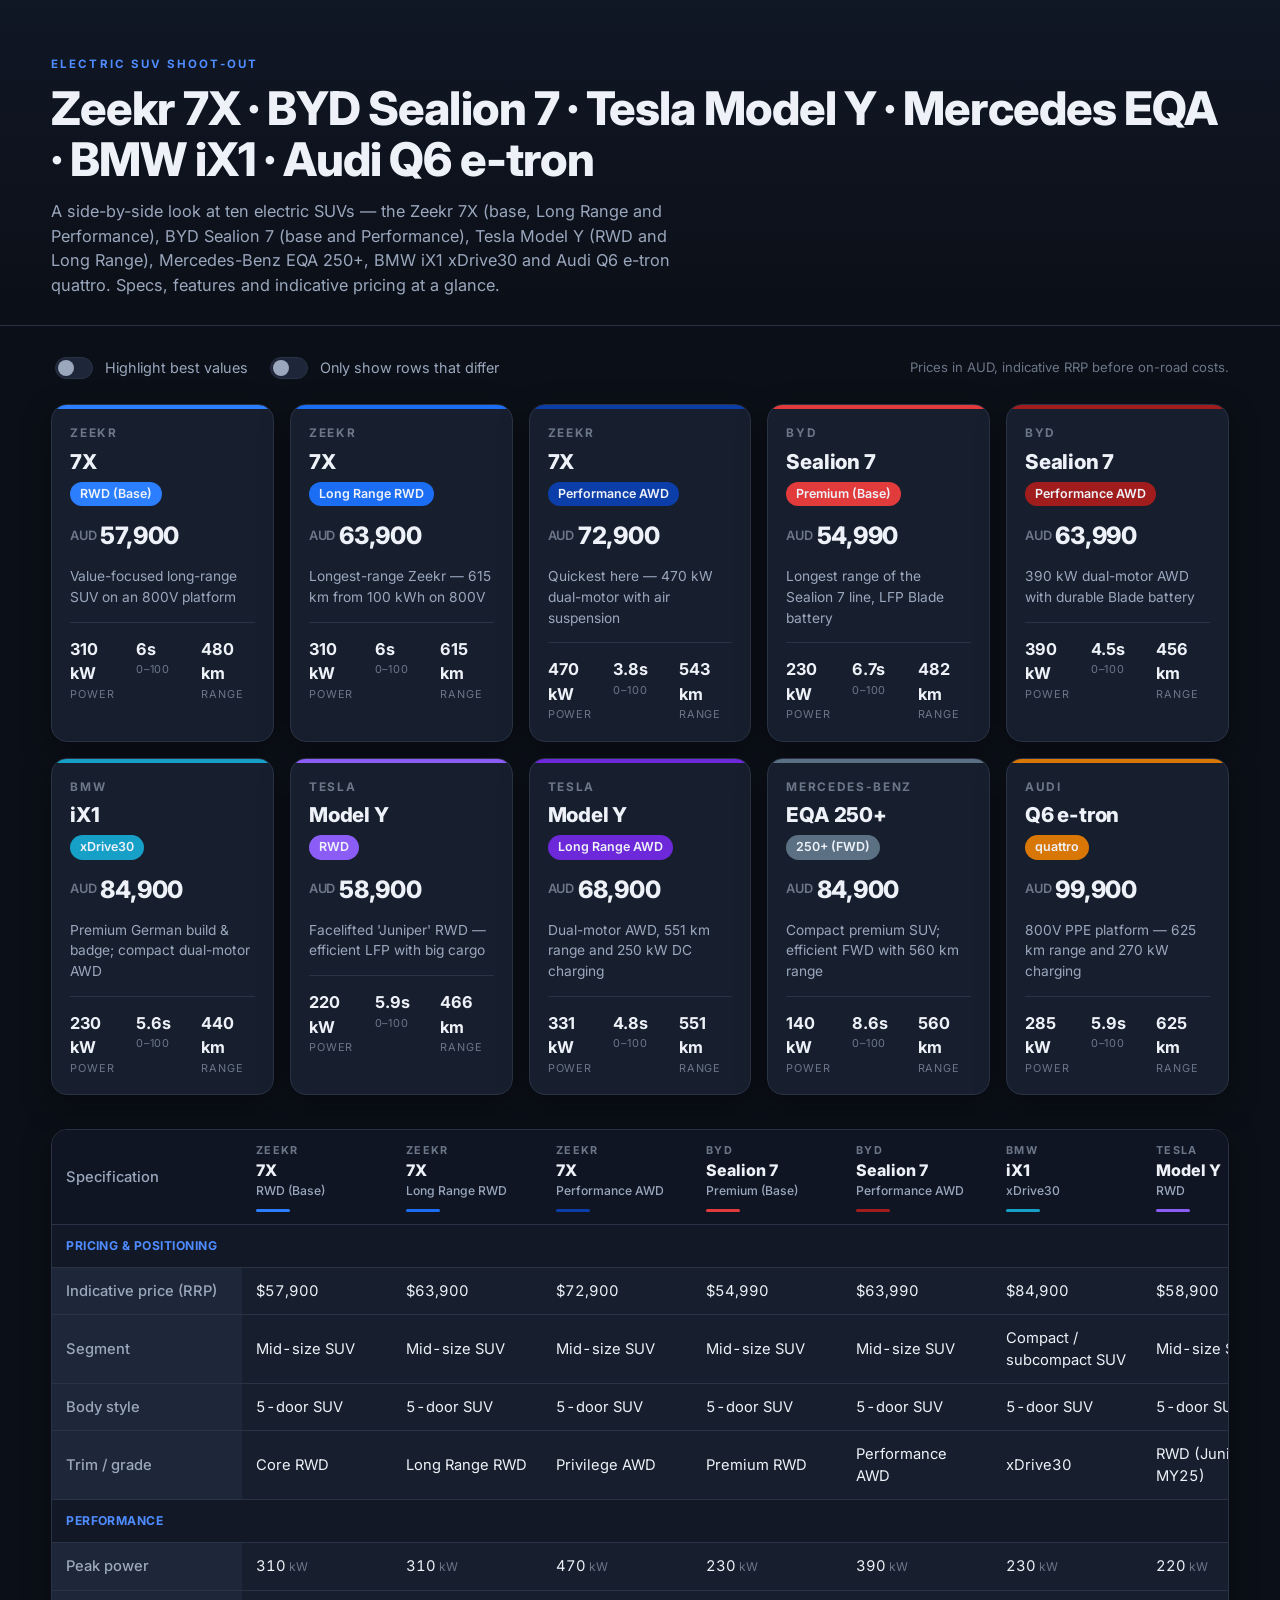
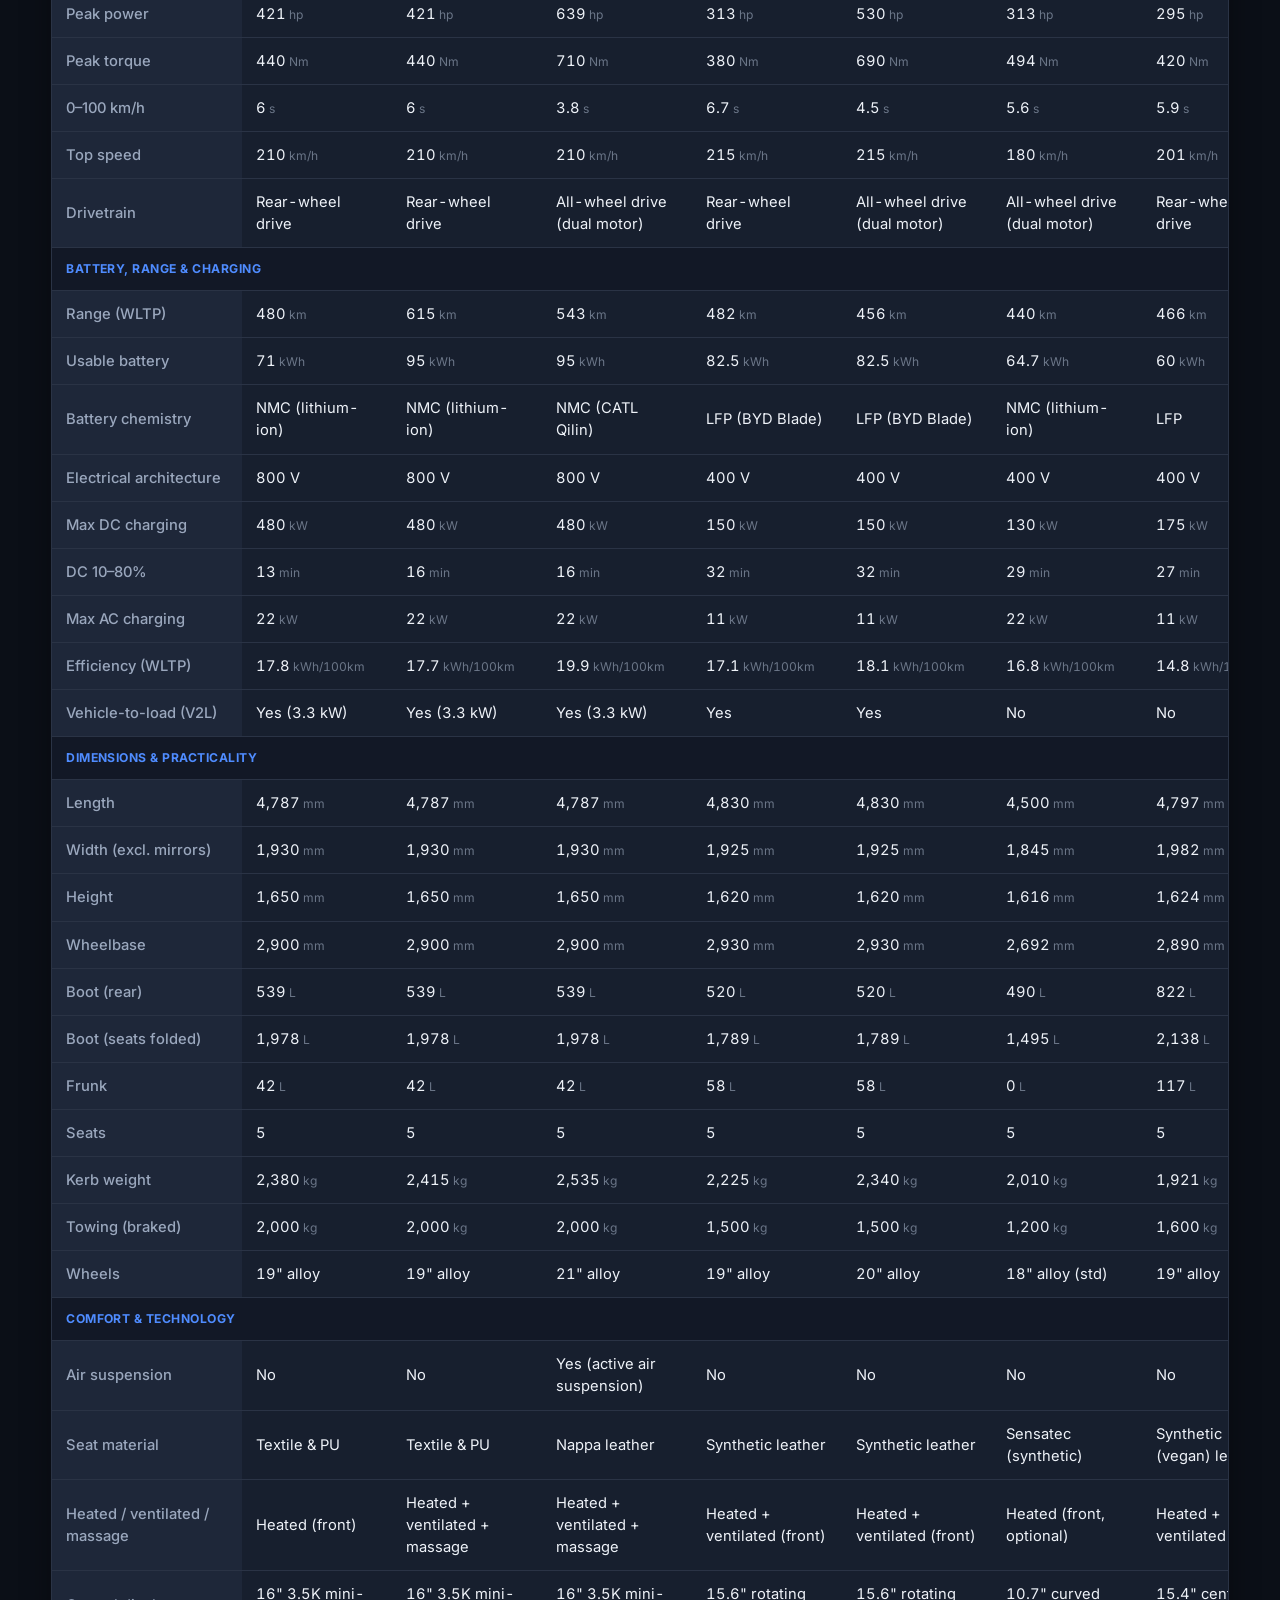
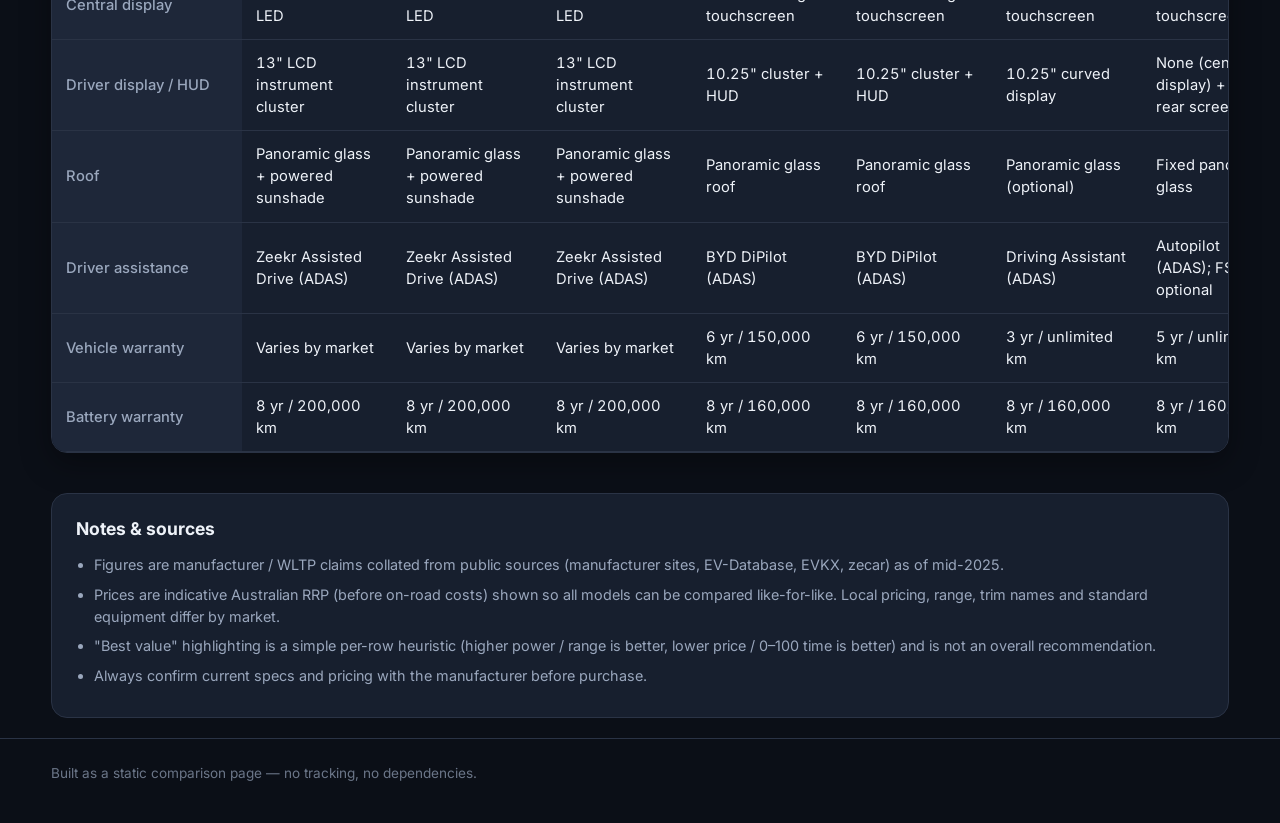
==== ev-comparison.html @ dcec9a1b "Add 5 more EVs (Zeekr 7X LR, Tesla Model Y RWD/LR, Mercedes EQA 250+, Audi Q6 e-tron) + build script" ====
<!DOCTYPE html>
<html lang="en">
  <head>
    <meta charset="UTF-8" />
    <meta name="viewport" content="width=device-width, initial-scale=1.0" />
    <title>EV Comparison · Zeekr 7X vs BYD Sealion 7 vs BMW iX1</title>
    <meta
      name="description"
      content="Side-by-side comparison of the Zeekr 7X (base & Performance), BYD Sealion 7 (base & Performance) and BMW iX1 xDrive30 — specs, features and pricing."
    />
    <link
      rel="icon"
      href="data:image/svg+xml,%3Csvg xmlns='http://www.w3.org/2000/svg' viewBox='0 0 32 32'%3E%3Crect width='32' height='32' rx='7' fill='%230b0f17'/%3E%3Ctext x='16' y='23' font-size='20' text-anchor='middle' fill='%234f8cff'%3E%E2%9A%A1%3C/text%3E%3C/svg%3E"
    />
    <link rel="preconnect" href="https://fonts.googleapis.com" />
    <link rel="preconnect" href="https://fonts.gstatic.com" crossorigin />
    <link
      href="https://fonts.googleapis.com/css2?family=Inter:wght@400;500;600;700;800&display=swap"
      rel="stylesheet"
    />
    <style>
:root {
  --bg: #0b0f17;
  --bg-soft: #121826;
  --surface: #171f2e;
  --surface-2: #1e2739;
  --border: #2a3345;
  --text: #eef2f8;
  --text-dim: #9aa7bd;
  --text-faint: #6b7688;
  --accent: #4f8cff;
  --win-bg: rgba(52, 211, 153, 0.14);
  --win-border: rgba(52, 211, 153, 0.55);
  --win-text: #6ee7b7;
  --radius: 16px;
  --shadow: 0 10px 30px rgba(0, 0, 0, 0.35);
  --sticky-bg: #0f1522;
}

* {
  box-sizing: border-box;
}

html {
  scroll-behavior: smooth;
}

body {
  margin: 0;
  font-family: "Inter", system-ui, -apple-system, Segoe UI, Roboto, sans-serif;
  background: radial-gradient(1200px 600px at 70% -10%, #17233b 0, transparent 60%),
    var(--bg);
  background-color: var(--bg);
  color: var(--text);
  -webkit-font-smoothing: antialiased;
  line-height: 1.5;
}

.wrap {
  width: min(1180px, 92vw);
  margin: 0 auto;
}

/* Header */
.site-header {
  padding: 56px 0 28px;
  background: linear-gradient(180deg, #101725 0%, var(--bg) 100%);
  border-bottom: 1px solid var(--border);
}

.eyebrow {
  text-transform: uppercase;
  letter-spacing: 0.18em;
  font-size: 0.72rem;
  font-weight: 700;
  color: var(--accent);
  margin: 0 0 10px;
}

.site-header h1 {
  margin: 0 0 14px;
  font-size: clamp(1.8rem, 4vw, 2.9rem);
  font-weight: 800;
  letter-spacing: -0.02em;
  line-height: 1.1;
}

.lede {
  margin: 0;
  max-width: 62ch;
  color: var(--text-dim);
  font-size: 1.02rem;
}

/* Controls */
.controls {
  display: flex;
  flex-wrap: wrap;
  align-items: center;
  justify-content: space-between;
  gap: 16px;
  margin: 28px 0 22px;
}

.control-group {
  display: flex;
  flex-wrap: wrap;
  gap: 18px;
}

.switch {
  display: inline-flex;
  align-items: center;
  gap: 9px;
  font-size: 0.9rem;
  color: var(--text-dim);
  cursor: pointer;
  user-select: none;
}

.switch input {
  appearance: none;
  width: 38px;
  height: 22px;
  border-radius: 999px;
  background: var(--surface-2);
  border: 1px solid var(--border);
  position: relative;
  cursor: pointer;
  transition: background 0.2s ease;
  flex: none;
}

.switch input::after {
  content: "";
  position: absolute;
  top: 2px;
  left: 2px;
  width: 16px;
  height: 16px;
  border-radius: 50%;
  background: var(--text-dim);
  transition: transform 0.2s ease, background 0.2s ease;
}

.switch input:checked {
  background: rgba(79, 140, 255, 0.35);
  border-color: var(--accent);
}

.switch input:checked::after {
  transform: translateX(16px);
  background: var(--accent);
}

.disclaimer {
  margin: 0;
  font-size: 0.82rem;
  color: var(--text-faint);
}

/* Cards */
.cards {
  display: grid;
  grid-template-columns: repeat(auto-fit, minmax(200px, 1fr));
  gap: 16px;
  margin-bottom: 34px;
}

.card {
  position: relative;
  background: var(--surface);
  border: 1px solid var(--border);
  border-radius: var(--radius);
  padding: 20px 18px 18px;
  box-shadow: var(--shadow);
  overflow: hidden;
}

.card::before {
  content: "";
  position: absolute;
  inset: 0 0 auto 0;
  height: 4px;
  background: var(--card-accent, var(--accent));
}

.card .brand {
  font-size: 0.74rem;
  letter-spacing: 0.14em;
  text-transform: uppercase;
  color: var(--text-faint);
  font-weight: 700;
}

.card .model {
  font-size: 1.28rem;
  font-weight: 800;
  margin: 4px 0 2px;
  letter-spacing: -0.01em;
}

.card .trim {
  display: inline-block;
  font-size: 0.78rem;
  font-weight: 600;
  color: var(--text);
  background: var(--card-accent, var(--accent));
  padding: 3px 10px;
  border-radius: 999px;
  margin-bottom: 12px;
}

.card .price {
  font-size: 1.5rem;
  font-weight: 800;
  letter-spacing: -0.01em;
}

.card .price .cur {
  font-size: 0.8rem;
  font-weight: 600;
  color: var(--text-faint);
  margin-right: 4px;
  vertical-align: 0.35em;
}

.card .highlight {
  margin: 12px 0 0;
  font-size: 0.86rem;
  color: var(--text-dim);
  min-height: 2.6em;
}

.card .quickstats {
  display: flex;
  gap: 12px;
  margin-top: 14px;
  padding-top: 14px;
  border-top: 1px solid var(--border);
}

.card .quickstats div {
  flex: 1;
}

.card .quickstats .v {
  font-size: 1.02rem;
  font-weight: 700;
}

.card .quickstats .l {
  font-size: 0.68rem;
  text-transform: uppercase;
  letter-spacing: 0.08em;
  color: var(--text-faint);
}

/* Table */
.table-wrap {
  overflow-x: auto;
  border: 1px solid var(--border);
  border-radius: var(--radius);
  background: var(--surface);
  box-shadow: var(--shadow);
}

table.compare {
  border-collapse: collapse;
  width: 100%;
  min-width: 720px;
  font-size: 0.92rem;
}

table.compare th,
table.compare td {
  padding: 12px 14px;
  text-align: left;
  border-bottom: 1px solid var(--border);
  vertical-align: middle;
}

table.compare thead th {
  position: sticky;
  top: 0;
  z-index: 3;
  background: var(--sticky-bg);
  backdrop-filter: blur(6px);
}

.col-head {
  min-width: 150px;
}

.col-head .ch-brand {
  font-size: 0.68rem;
  letter-spacing: 0.12em;
  text-transform: uppercase;
  color: var(--text-faint);
  font-weight: 700;
}

.col-head .ch-model {
  font-weight: 800;
  font-size: 1rem;
}

.col-head .ch-trim {
  font-size: 0.76rem;
  color: var(--text-dim);
  font-weight: 500;
}

.col-head .ch-bar {
  height: 3px;
  width: 34px;
  border-radius: 3px;
  margin-top: 8px;
  background: var(--ch-accent, var(--accent));
}

/* first column: labels */
th.row-label,
td.row-label {
  position: sticky;
  left: 0;
  z-index: 2;
  background: var(--surface-2);
  font-weight: 500;
  color: var(--text-dim);
  min-width: 190px;
}

thead th.row-label {
  z-index: 4;
  background: var(--sticky-bg);
}

tr.group-row td {
  background: var(--bg-soft);
  font-weight: 700;
  letter-spacing: 0.04em;
  text-transform: uppercase;
  font-size: 0.76rem;
  color: var(--accent);
  position: sticky;
  left: 0;
}

tbody tr:hover td:not(.row-label) {
  background: rgba(255, 255, 255, 0.02);
}

td.val {
  font-variant-numeric: tabular-nums;
  color: var(--text);
}

td.val .unit {
  color: var(--text-faint);
  font-size: 0.82em;
  margin-left: 3px;
}

/* winner highlight (toggled) */
body.show-diff td.win {
  background: var(--win-bg);
  color: var(--win-text);
  font-weight: 700;
  box-shadow: inset 3px 0 0 var(--win-border);
}

/* Notes */
.notes {
  margin: 40px 0 20px;
  background: var(--surface);
  border: 1px solid var(--border);
  border-radius: var(--radius);
  padding: 22px 24px;
}

.notes h2 {
  margin: 0 0 12px;
  font-size: 1.1rem;
}

.notes ul {
  margin: 0;
  padding-left: 18px;
  color: var(--text-dim);
  font-size: 0.9rem;
}

.notes li {
  margin-bottom: 8px;
}

/* Footer */
.site-footer {
  border-top: 1px solid var(--border);
  padding: 24px 0 40px;
  margin-top: 20px;
}

.site-footer p {
  margin: 0;
  color: var(--text-faint);
  font-size: 0.85rem;
}

@media (max-width: 560px) {
  .site-header {
    padding: 40px 0 22px;
  }
  .controls {
    flex-direction: column;
    align-items: flex-start;
  }
}

</style>
  </head>
  <body>
    <header class="site-header">
      <div class="wrap">
        <p class="eyebrow">Electric SUV shoot-out</p>
        <h1>Zeekr 7X · BYD Sealion 7 · Tesla Model Y · Mercedes EQA · BMW iX1 · Audi Q6 e-tron</h1>
        <p class="lede">
          A side-by-side look at ten electric SUVs — the Zeekr 7X (base, Long
          Range and Performance), BYD Sealion 7 (base and Performance), Tesla
          Model Y (RWD and Long Range), Mercedes-Benz EQA 250+, BMW iX1 xDrive30
          and Audi Q6 e-tron quattro. Specs, features and indicative pricing at a
          glance.
        </p>
      </div>
    </header>

    <main class="wrap">
      <section class="controls" aria-label="Comparison controls">
        <div class="control-group">
          <label class="switch">
            <input type="checkbox" id="toggle-diff" />
            <span>Highlight best values</span>
          </label>
          <label class="switch">
            <input type="checkbox" id="toggle-onlydiff" />
            <span>Only show rows that differ</span>
          </label>
        </div>
        <p class="disclaimer" id="currency-note"></p>
      </section>

      <section class="cards" id="vehicle-cards" aria-label="Vehicles"></section>

      <section class="table-wrap" aria-label="Detailed comparison">
        <table class="compare" id="compare-table">
          <thead id="compare-head"></thead>
          <tbody id="compare-body"></tbody>
        </table>
      </section>

      <section class="notes">
        <h2>Notes &amp; sources</h2>
        <ul>
          <li>
            Figures are manufacturer / WLTP claims collated from public sources
            (manufacturer sites, EV-Database, EVKX, zecar) as of mid-2025.
          </li>
          <li>
            Prices are indicative Australian RRP (before on-road costs) shown so
            all models can be compared like-for-like. Local pricing, range,
            trim names and standard equipment differ by market.
          </li>
          <li>
            "Best value" highlighting is a simple per-row heuristic (higher power
            / range is better, lower price / 0–100 time is better) and is not an
            overall recommendation.
          </li>
          <li>Always confirm current specs and pricing with the manufacturer before purchase.</li>
        </ul>
      </section>
    </main>

    <footer class="site-footer">
      <div class="wrap">
        <p>Built as a static comparison page — no tracking, no dependencies.</p>
      </div>
    </footer>

    <script>
/**
 * EV comparison dataset.
 *
 * Figures are manufacturer / WLTP claims gathered from public sources
 * (manufacturer sites, EV-Database, zecar, EVKX) as of mid-2025.
 * Prices are indicative Australian RRP (AUD, before on-road costs) so that
 * every model can be compared on a like-for-like basis; local pricing,
 * range and equipment vary by market. Verify before purchase.
 *
 * `better` tells the UI which direction is "best" for numeric highlighting:
 *   'high' -> larger value wins, 'low' -> smaller value wins, null -> no winner.
 */

const CURRENCY = "AUD";

const SPEC_GROUPS = [
  {
    title: "Pricing & Positioning",
    rows: [
      { key: "price", label: "Indicative price (RRP)", unit: CURRENCY, better: "low", format: "currency" },
      { key: "segment", label: "Segment", better: null },
      { key: "bodyStyle", label: "Body style", better: null },
      { key: "trim", label: "Trim / grade", better: null },
    ],
  },
  {
    title: "Performance",
    rows: [
      { key: "power", label: "Peak power", unit: "kW", better: "high" },
      { key: "powerHp", label: "Peak power", unit: "hp", better: "high" },
      { key: "torque", label: "Peak torque", unit: "Nm", better: "high" },
      { key: "accel", label: "0–100 km/h", unit: "s", better: "low" },
      { key: "topSpeed", label: "Top speed", unit: "km/h", better: "high" },
      { key: "drive", label: "Drivetrain", better: null },
    ],
  },
  {
    title: "Battery, Range & Charging",
    rows: [
      { key: "rangeWltp", label: "Range (WLTP)", unit: "km", better: "high" },
      { key: "batteryUsable", label: "Usable battery", unit: "kWh", better: "high" },
      { key: "batteryType", label: "Battery chemistry", better: null },
      { key: "architecture", label: "Electrical architecture", better: null },
      { key: "dcMax", label: "Max DC charging", unit: "kW", better: "high" },
      { key: "dcTime", label: "DC 10–80%", unit: "min", better: "low" },
      { key: "acMax", label: "Max AC charging", unit: "kW", better: "high" },
      { key: "efficiency", label: "Efficiency (WLTP)", unit: "kWh/100km", better: "low" },
      { key: "v2l", label: "Vehicle-to-load (V2L)", better: null },
    ],
  },
  {
    title: "Dimensions & Practicality",
    rows: [
      { key: "length", label: "Length", unit: "mm", better: null },
      { key: "width", label: "Width (excl. mirrors)", unit: "mm", better: null },
      { key: "height", label: "Height", unit: "mm", better: null },
      { key: "wheelbase", label: "Wheelbase", unit: "mm", better: "high" },
      { key: "boot", label: "Boot (rear)", unit: "L", better: "high" },
      { key: "bootMax", label: "Boot (seats folded)", unit: "L", better: "high" },
      { key: "frunk", label: "Frunk", unit: "L", better: "high" },
      { key: "seats", label: "Seats", better: null },
      { key: "kerbWeight", label: "Kerb weight", unit: "kg", better: "low" },
      { key: "towing", label: "Towing (braked)", unit: "kg", better: "high" },
      { key: "wheels", label: "Wheels", better: null },
    ],
  },
  {
    title: "Comfort & Technology",
    rows: [
      { key: "airSuspension", label: "Air suspension", better: null },
      { key: "seatMaterial", label: "Seat material", better: null },
      { key: "seatComfort", label: "Heated / ventilated / massage", better: null },
      { key: "display", label: "Central display", better: null },
      { key: "cluster", label: "Driver display / HUD", better: null },
      { key: "roof", label: "Roof", better: null },
      { key: "adas", label: "Driver assistance", better: null },
      { key: "warranty", label: "Vehicle warranty", better: null },
      { key: "batteryWarranty", label: "Battery warranty", better: null },
    ],
  },
];

const VEHICLES = [
  {
    id: "zeekr-7x-base",
    brand: "Zeekr",
    model: "7X",
    trimShort: "RWD (Base)",
    accent: "#2b7fff",
    highlight: "Value-focused long-range SUV on an 800V platform",
    specs: {
      price: 57900,
      segment: "Mid-size SUV",
      bodyStyle: "5-door SUV",
      trim: "Core RWD",
      power: 310,
      powerHp: 421,
      torque: 440,
      accel: 6.0,
      topSpeed: 210,
      drive: "Rear-wheel drive",
      rangeWltp: 480,
      batteryUsable: 71,
      batteryType: "NMC (lithium-ion)",
      architecture: "800 V",
      dcMax: 480,
      dcTime: 13,
      acMax: 22,
      efficiency: 17.8,
      v2l: "Yes (3.3 kW)",
      length: 4787,
      width: 1930,
      height: 1650,
      wheelbase: 2900,
      boot: 539,
      bootMax: 1978,
      frunk: 42,
      seats: 5,
      kerbWeight: 2380,
      towing: 2000,
      wheels: '19" alloy',
      airSuspension: "No",
      seatMaterial: "Textile & PU",
      seatComfort: "Heated (front)",
      display: '16" 3.5K mini-LED',
      cluster: '13" LCD instrument cluster',
      roof: "Panoramic glass + powered sunshade",
      adas: "Zeekr Assisted Drive (ADAS)",
      warranty: "Varies by market",
      batteryWarranty: "8 yr / 200,000 km",
    },
  },
  {
    id: "zeekr-7x-long-range",
    brand: "Zeekr",
    model: "7X",
    trimShort: "Long Range RWD",
    accent: "#1b6ef3",
    highlight: "Longest-range Zeekr — 615 km from 100 kWh on 800V",
    specs: {
      price: 63900,
      segment: "Mid-size SUV",
      bodyStyle: "5-door SUV",
      trim: "Long Range RWD",
      power: 310,
      powerHp: 421,
      torque: 440,
      accel: 6.0,
      topSpeed: 210,
      drive: "Rear-wheel drive",
      rangeWltp: 615,
      batteryUsable: 95,
      batteryType: "NMC (lithium-ion)",
      architecture: "800 V",
      dcMax: 480,
      dcTime: 16,
      acMax: 22,
      efficiency: 17.7,
      v2l: "Yes (3.3 kW)",
      length: 4787,
      width: 1930,
      height: 1650,
      wheelbase: 2900,
      boot: 539,
      bootMax: 1978,
      frunk: 42,
      seats: 5,
      kerbWeight: 2415,
      towing: 2000,
      wheels: '19" alloy',
      airSuspension: "No",
      seatMaterial: "Textile & PU",
      seatComfort: "Heated + ventilated + massage",
      display: '16" 3.5K mini-LED',
      cluster: '13" LCD instrument cluster',
      roof: "Panoramic glass + powered sunshade",
      adas: "Zeekr Assisted Drive (ADAS)",
      warranty: "Varies by market",
      batteryWarranty: "8 yr / 200,000 km",
    },
  },
  {
    id: "zeekr-7x-performance",
    brand: "Zeekr",
    model: "7X",
    trimShort: "Performance AWD",
    accent: "#0b3ea8",
    highlight: "Quickest here — 470 kW dual-motor with air suspension",
    specs: {
      price: 72900,
      segment: "Mid-size SUV",
      bodyStyle: "5-door SUV",
      trim: "Privilege AWD",
      power: 470,
      powerHp: 639,
      torque: 710,
      accel: 3.8,
      topSpeed: 210,
      drive: "All-wheel drive (dual motor)",
      rangeWltp: 543,
      batteryUsable: 95,
      batteryType: "NMC (CATL Qilin)",
      architecture: "800 V",
      dcMax: 480,
      dcTime: 16,
      acMax: 22,
      efficiency: 19.9,
      v2l: "Yes (3.3 kW)",
      length: 4787,
      width: 1930,
      height: 1650,
      wheelbase: 2900,
      boot: 539,
      bootMax: 1978,
      frunk: 42,
      seats: 5,
      kerbWeight: 2535,
      towing: 2000,
      wheels: '21" alloy',
      airSuspension: "Yes (active air suspension)",
      seatMaterial: "Nappa leather",
      seatComfort: "Heated + ventilated + massage",
      display: '16" 3.5K mini-LED',
      cluster: '13" LCD instrument cluster',
      roof: "Panoramic glass + powered sunshade",
      adas: "Zeekr Assisted Drive (ADAS)",
      warranty: "Varies by market",
      batteryWarranty: "8 yr / 200,000 km",
    },
  },
  {
    id: "byd-sealion-7-base",
    brand: "BYD",
    model: "Sealion 7",
    trimShort: "Premium (Base)",
    accent: "#e23b3b",
    highlight: "Longest range of the Sealion 7 line, LFP Blade battery",
    specs: {
      price: 54990,
      segment: "Mid-size SUV",
      bodyStyle: "5-door SUV",
      trim: "Premium RWD",
      power: 230,
      powerHp: 313,
      torque: 380,
      accel: 6.7,
      topSpeed: 215,
      drive: "Rear-wheel drive",
      rangeWltp: 482,
      batteryUsable: 82.5,
      batteryType: "LFP (BYD Blade)",
      architecture: "400 V",
      dcMax: 150,
      dcTime: 32,
      acMax: 11,
      efficiency: 17.1,
      v2l: "Yes",
      length: 4830,
      width: 1925,
      height: 1620,
      wheelbase: 2930,
      boot: 520,
      bootMax: 1789,
      frunk: 58,
      seats: 5,
      kerbWeight: 2225,
      towing: 1500,
      wheels: '19" alloy',
      airSuspension: "No",
      seatMaterial: "Synthetic leather",
      seatComfort: "Heated + ventilated (front)",
      display: '15.6" rotating touchscreen',
      cluster: '10.25" cluster + HUD',
      roof: "Panoramic glass roof",
      adas: "BYD DiPilot (ADAS)",
      warranty: "6 yr / 150,000 km",
      batteryWarranty: "8 yr / 160,000 km",
    },
  },
  {
    id: "byd-sealion-7-performance",
    brand: "BYD",
    model: "Sealion 7",
    trimShort: "Performance AWD",
    accent: "#a11d1d",
    highlight: "390 kW dual-motor AWD with durable Blade battery",
    specs: {
      price: 63990,
      segment: "Mid-size SUV",
      bodyStyle: "5-door SUV",
      trim: "Performance AWD",
      power: 390,
      powerHp: 530,
      torque: 690,
      accel: 4.5,
      topSpeed: 215,
      drive: "All-wheel drive (dual motor)",
      rangeWltp: 456,
      batteryUsable: 82.5,
      batteryType: "LFP (BYD Blade)",
      architecture: "400 V",
      dcMax: 150,
      dcTime: 32,
      acMax: 11,
      efficiency: 18.1,
      v2l: "Yes",
      length: 4830,
      width: 1925,
      height: 1620,
      wheelbase: 2930,
      boot: 520,
      bootMax: 1789,
      frunk: 58,
      seats: 5,
      kerbWeight: 2340,
      towing: 1500,
      wheels: '20" alloy',
      airSuspension: "No",
      seatMaterial: "Synthetic leather",
      seatComfort: "Heated + ventilated (front)",
      display: '15.6" rotating touchscreen',
      cluster: '10.25" cluster + HUD',
      roof: "Panoramic glass roof",
      adas: "BYD DiPilot (ADAS)",
      warranty: "6 yr / 150,000 km",
      batteryWarranty: "8 yr / 160,000 km",
    },
  },
  {
    id: "bmw-ix1-xdrive30",
    brand: "BMW",
    model: "iX1",
    trimShort: "xDrive30",
    accent: "#16a0c8",
    highlight: "Premium German build & badge; compact dual-motor AWD",
    specs: {
      price: 84900,
      segment: "Compact / subcompact SUV",
      bodyStyle: "5-door SUV",
      trim: "xDrive30",
      power: 230,
      powerHp: 313,
      torque: 494,
      accel: 5.6,
      topSpeed: 180,
      drive: "All-wheel drive (dual motor)",
      rangeWltp: 440,
      batteryUsable: 64.7,
      batteryType: "NMC (lithium-ion)",
      architecture: "400 V",
      dcMax: 130,
      dcTime: 29,
      acMax: 22,
      efficiency: 16.8,
      v2l: "No",
      length: 4500,
      width: 1845,
      height: 1616,
      wheelbase: 2692,
      boot: 490,
      bootMax: 1495,
      frunk: 0,
      seats: 5,
      kerbWeight: 2010,
      towing: 1200,
      wheels: '18" alloy (std)',
      airSuspension: "No",
      seatMaterial: "Sensatec (synthetic)",
      seatComfort: "Heated (front, optional)",
      display: '10.7" curved touchscreen',
      cluster: '10.25" curved display',
      roof: "Panoramic glass (optional)",
      adas: "Driving Assistant (ADAS)",
      warranty: "3 yr / unlimited km",
      batteryWarranty: "8 yr / 160,000 km",
    },
  },
  {
    id: "tesla-model-y-rwd",
    brand: "Tesla",
    model: "Model Y",
    trimShort: "RWD",
    accent: "#8b5cf6",
    highlight: "Facelifted 'Juniper' RWD — efficient LFP with big cargo",
    specs: {
      price: 58900,
      segment: "Mid-size SUV",
      bodyStyle: "5-door SUV",
      trim: "RWD (Juniper MY25)",
      power: 220,
      powerHp: 295,
      torque: 420,
      accel: 5.9,
      topSpeed: 201,
      drive: "Rear-wheel drive",
      rangeWltp: 466,
      batteryUsable: 60,
      batteryType: "LFP",
      architecture: "400 V",
      dcMax: 175,
      dcTime: 27,
      acMax: 11,
      efficiency: 14.8,
      v2l: "No",
      length: 4797,
      width: 1982,
      height: 1624,
      wheelbase: 2890,
      boot: 822,
      bootMax: 2138,
      frunk: 117,
      seats: 5,
      kerbWeight: 1921,
      towing: 1600,
      wheels: '19" alloy',
      airSuspension: "No",
      seatMaterial: "Synthetic (vegan) leather",
      seatComfort: "Heated + ventilated (front)",
      display: '15.4" central touchscreen',
      cluster: "None (central display) + 8\" rear screen",
      roof: "Fixed panoramic glass",
      adas: "Autopilot (ADAS); FSD optional",
      warranty: "5 yr / unlimited km",
      batteryWarranty: "8 yr / 160,000 km",
    },
  },
  {
    id: "tesla-model-y-long-range",
    brand: "Tesla",
    model: "Model Y",
    trimShort: "Long Range AWD",
    accent: "#6d28d9",
    highlight: "Dual-motor AWD, 551 km range and 250 kW DC charging",
    specs: {
      price: 68900,
      segment: "Mid-size SUV",
      bodyStyle: "5-door SUV",
      trim: "Long Range AWD (Juniper MY25)",
      power: 331,
      powerHp: 444,
      torque: 493,
      accel: 4.8,
      topSpeed: 201,
      drive: "All-wheel drive (dual motor)",
      rangeWltp: 551,
      batteryUsable: 75,
      batteryType: "NMC (lithium-ion)",
      architecture: "400 V",
      dcMax: 250,
      dcTime: 27,
      acMax: 11,
      efficiency: 15.6,
      v2l: "No",
      length: 4797,
      width: 1982,
      height: 1624,
      wheelbase: 2890,
      boot: 822,
      bootMax: 2138,
      frunk: 117,
      seats: 5,
      kerbWeight: 1997,
      towing: 1600,
      wheels: '19" alloy',
      airSuspension: "No",
      seatMaterial: "Synthetic (vegan) leather",
      seatComfort: "Heated + ventilated (front) + heated rear",
      display: '15.4" central touchscreen',
      cluster: "None (central display) + 8\" rear screen",
      roof: "Fixed panoramic glass",
      adas: "Autopilot (ADAS); FSD optional",
      warranty: "5 yr / unlimited km",
      batteryWarranty: "8 yr / 192,000 km",
    },
  },
  {
    id: "mercedes-eqa-250plus",
    brand: "Mercedes-Benz",
    model: "EQA 250+",
    trimShort: "250+ (FWD)",
    accent: "#5b7083",
    highlight: "Compact premium SUV; efficient FWD with 560 km range",
    specs: {
      price: 84900,
      segment: "Compact SUV",
      bodyStyle: "5-door SUV",
      trim: "250+ FWD",
      power: 140,
      powerHp: 190,
      torque: 385,
      accel: 8.6,
      topSpeed: 160,
      drive: "Front-wheel drive",
      rangeWltp: 560,
      batteryUsable: 70.5,
      batteryType: "NMC (lithium-ion)",
      architecture: "400 V",
      dcMax: 100,
      dcTime: 32,
      acMax: 11,
      efficiency: 14.4,
      v2l: "No",
      length: 4463,
      width: 1834,
      height: 1620,
      wheelbase: 2729,
      boot: 340,
      bootMax: 1320,
      frunk: 0,
      seats: 5,
      kerbWeight: 2045,
      towing: 1500,
      wheels: '18" alloy',
      airSuspension: "No",
      seatMaterial: "Artico synthetic leather",
      seatComfort: "Heated (front); ventilation optional",
      display: 'Dual 10.25" MBUX displays',
      cluster: '10.25" digital cluster',
      roof: "Panoramic glass (optional)",
      adas: "Driving Assistance package (ADAS)",
      warranty: "5 yr / unlimited km",
      batteryWarranty: "8 yr / 160,000 km",
    },
  },
  {
    id: "audi-q6-etron-quattro",
    brand: "Audi",
    model: "Q6 e-tron",
    trimShort: "quattro",
    accent: "#d97706",
    highlight: "800V PPE platform — 625 km range and 270 kW charging",
    specs: {
      price: 99900,
      segment: "Mid-size SUV",
      bodyStyle: "5-door SUV",
      trim: "e-tron quattro",
      power: 285,
      powerHp: 387,
      torque: 855,
      accel: 5.9,
      topSpeed: 210,
      drive: "All-wheel drive (quattro)",
      rangeWltp: 625,
      batteryUsable: 94.9,
      batteryType: "NMC (lithium-ion)",
      architecture: "800 V",
      dcMax: 270,
      dcTime: 21,
      acMax: 11,
      efficiency: 15.2,
      v2l: "No",
      length: 4771,
      width: 1939,
      height: 1685,
      wheelbase: 2899,
      boot: 526,
      bootMax: 1529,
      frunk: 64,
      seats: 5,
      kerbWeight: 2345,
      towing: 2400,
      wheels: '19" alloy',
      airSuspension: "Optional (adaptive air)",
      seatMaterial: "Synthetic leather / cloth",
      seatComfort: "Heated (front); ventilation optional",
      display: '11.9" + 14.5" curved MMI',
      cluster: '11.9" Audi virtual cockpit',
      roof: "Panoramic glass (optional)",
      adas: "Adaptive driving assist (ADAS)",
      warranty: "5 yr / unlimited km",
      batteryWarranty: "8 yr / 160,000 km",
    },
  },
];

if (typeof module !== "undefined" && module.exports) {
  module.exports = { VEHICLES, SPEC_GROUPS, CURRENCY };
}

/* global VEHICLES, SPEC_GROUPS, CURRENCY */
(function () {
  "use strict";

  const numberFmt = new Intl.NumberFormat("en-AU");
  const currencyFmt = new Intl.NumberFormat("en-AU", {
    style: "currency",
    currency: CURRENCY,
    maximumFractionDigits: 0,
  });

  function formatValue(value, row) {
    if (value === null || value === undefined || value === "") return "—";
    if (row.format === "currency" && typeof value === "number") {
      return currencyFmt.format(value);
    }
    if (typeof value === "number") {
      const num = numberFmt.format(value);
      return row.unit ? `${num}<span class="unit">${row.unit}</span>` : num;
    }
    return String(value);
  }

  // Determine which vehicles "win" a numeric row for highlighting.
  function winnersFor(row) {
    if (!row.better) return new Set();
    const entries = VEHICLES.map((v) => [v.id, v.specs[row.key]]).filter(
      ([, val]) => typeof val === "number"
    );
    if (entries.length < 2) return new Set();
    const values = entries.map(([, val]) => val);
    const target = row.better === "high" ? Math.max(...values) : Math.min(...values);
    // A frunk/boot of 0 shouldn't "win" a "high" comparison trivially; still fine.
    return new Set(entries.filter(([, val]) => val === target).map(([id]) => id));
  }

  function rowValuesDiffer(row) {
    const vals = VEHICLES.map((v) => v.specs[row.key]);
    return new Set(vals.map((v) => String(v))).size > 1;
  }

  function renderCurrencyNote() {
    document.getElementById("currency-note").textContent =
      `Prices in ${CURRENCY}, indicative RRP before on-road costs.`;
  }

  function renderCards() {
    const container = document.getElementById("vehicle-cards");
    container.innerHTML = "";
    VEHICLES.forEach((v) => {
      const s = v.specs;
      const card = document.createElement("article");
      card.className = "card";
      card.style.setProperty("--card-accent", v.accent);
      card.innerHTML = `
        <div class="brand">${v.brand}</div>
        <div class="model">${v.model}</div>
        <span class="trim">${v.trimShort}</span>
        <div class="price"><span class="cur">${CURRENCY}</span>${numberFmt.format(
        s.price
      )}</div>
        <p class="highlight">${v.highlight}</p>
        <div class="quickstats">
          <div><div class="v">${s.power} kW</div><div class="l">Power</div></div>
          <div><div class="v">${s.accel}s</div><div class="l">0–100</div></div>
          <div><div class="v">${s.rangeWltp} km</div><div class="l">Range</div></div>
        </div>
      `;
      container.appendChild(card);
    });
  }

  function renderTableHead() {
    const head = document.getElementById("compare-head");
    const tr = document.createElement("tr");
    tr.innerHTML = `<th class="row-label">Specification</th>`;
    VEHICLES.forEach((v) => {
      const th = document.createElement("th");
      th.className = "col-head";
      th.style.setProperty("--ch-accent", v.accent);
      th.innerHTML = `
        <div class="ch-brand">${v.brand}</div>
        <div class="ch-model">${v.model}</div>
        <div class="ch-trim">${v.trimShort}</div>
        <div class="ch-bar"></div>
      `;
      tr.appendChild(th);
    });
    head.innerHTML = "";
    head.appendChild(tr);
  }

  function renderTableBody() {
    const body = document.getElementById("compare-body");
    const onlyDiff = document.getElementById("toggle-onlydiff").checked;
    body.innerHTML = "";

    SPEC_GROUPS.forEach((group) => {
      const visibleRows = group.rows.filter(
        (row) => !onlyDiff || rowValuesDiffer(row)
      );
      if (visibleRows.length === 0) return;

      const groupTr = document.createElement("tr");
      groupTr.className = "group-row";
      groupTr.innerHTML = `<td colspan="${VEHICLES.length + 1}">${group.title}</td>`;
      body.appendChild(groupTr);

      visibleRows.forEach((row) => {
        const winners = winnersFor(row);
        const tr = document.createElement("tr");
        const label = document.createElement("td");
        label.className = "row-label";
        label.textContent = row.label;
        tr.appendChild(label);

        VEHICLES.forEach((v) => {
          const td = document.createElement("td");
          td.className = "val";
          if (winners.has(v.id)) td.classList.add("win");
          td.innerHTML = formatValue(v.specs[row.key], row);
          tr.appendChild(td);
        });
        body.appendChild(tr);
      });
    });
  }

  function init() {
    renderCurrencyNote();
    renderCards();
    renderTableHead();
    renderTableBody();

    const diffToggle = document.getElementById("toggle-diff");
    diffToggle.addEventListener("change", () => {
      document.body.classList.toggle("show-diff", diffToggle.checked);
    });

    document
      .getElementById("toggle-onlydiff")
      .addEventListener("change", renderTableBody);
  }

  if (document.readyState === "loading") {
    document.addEventListener("DOMContentLoaded", init);
  } else {
    init();
  }
})();

</script>
  </body>
</html>
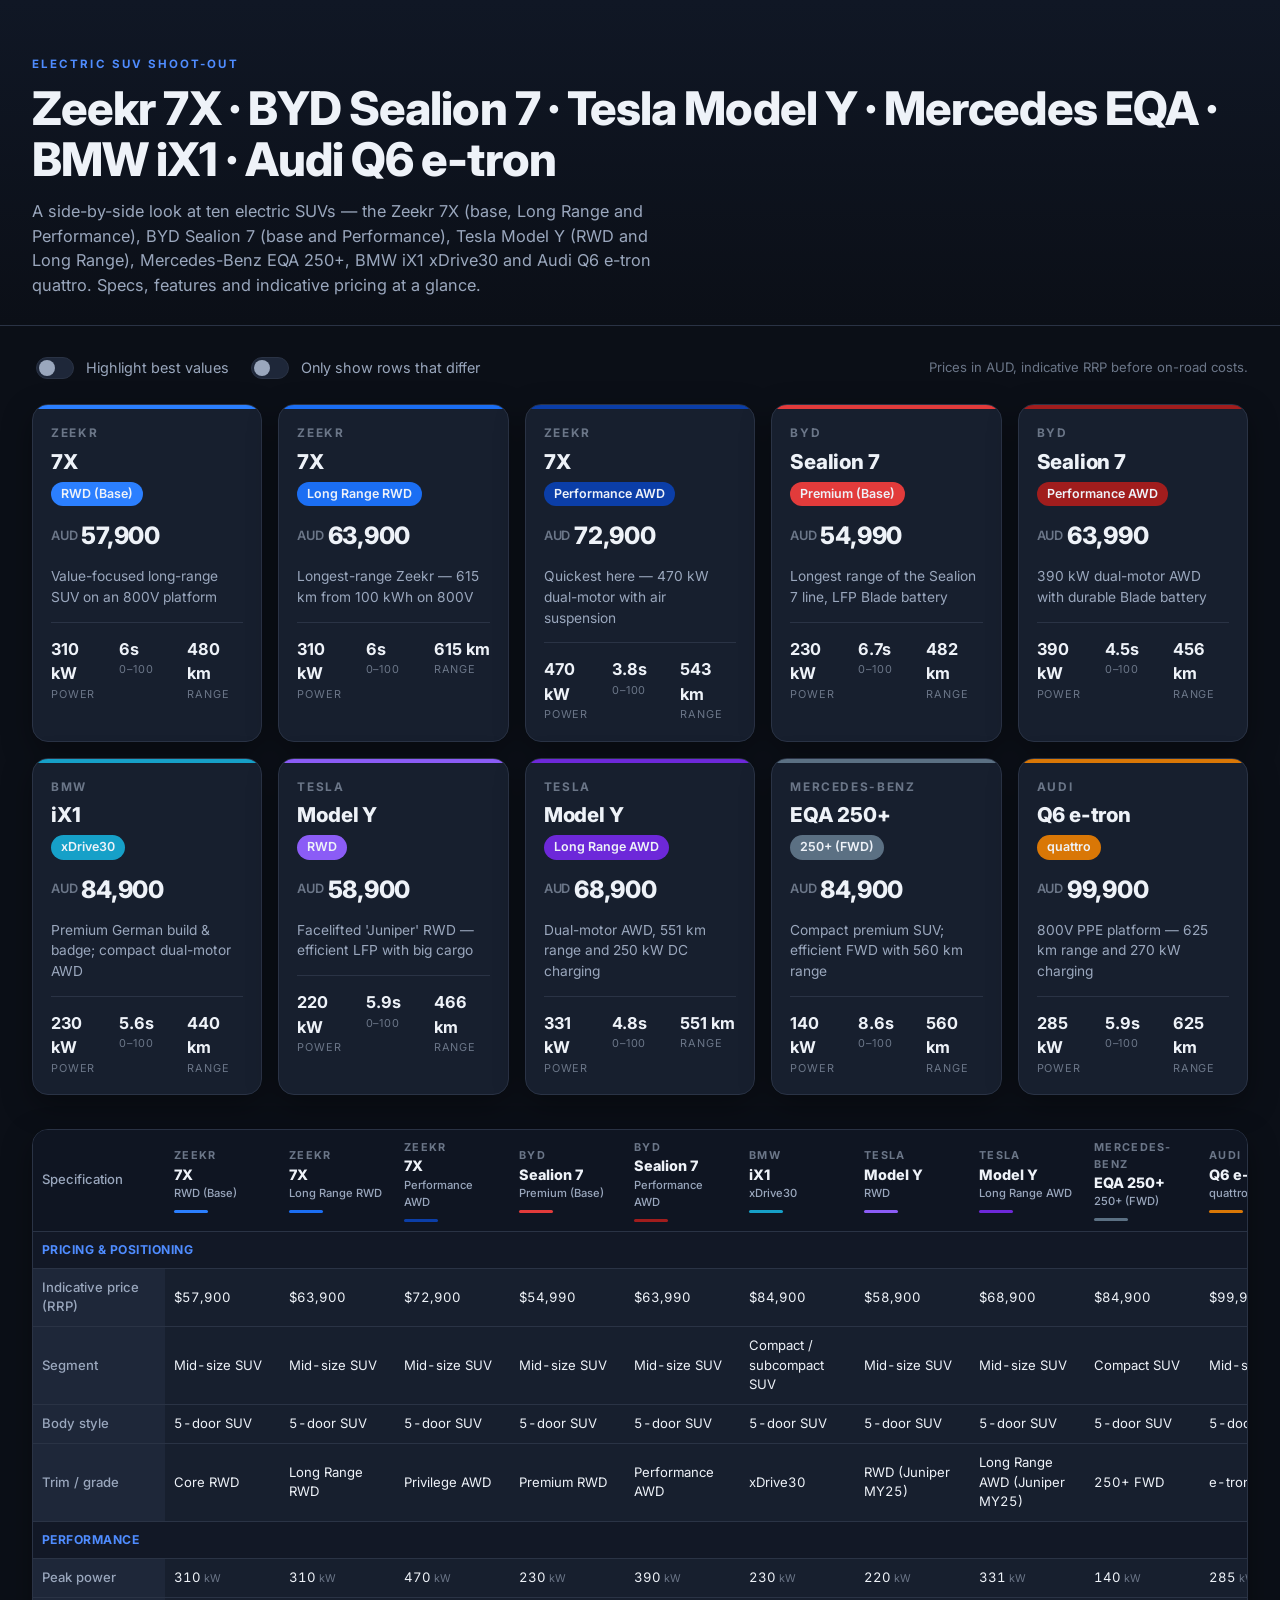
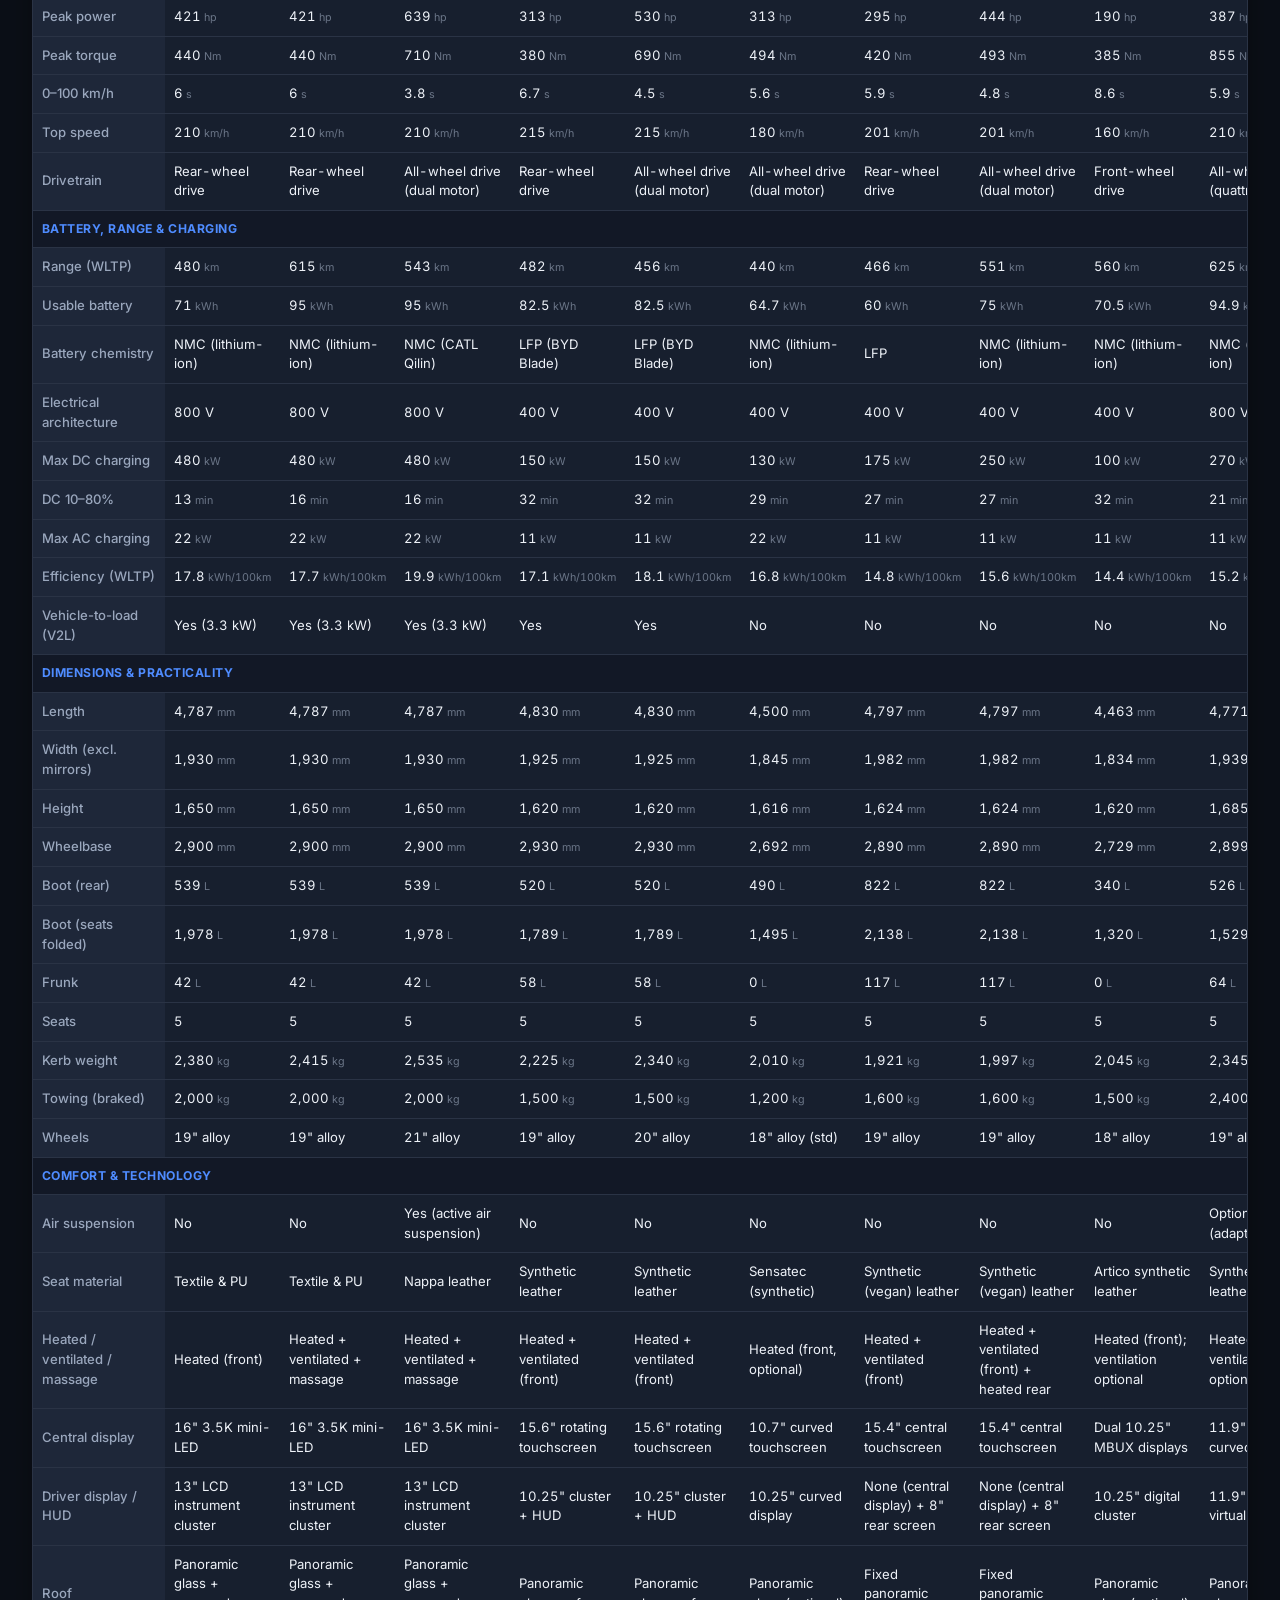
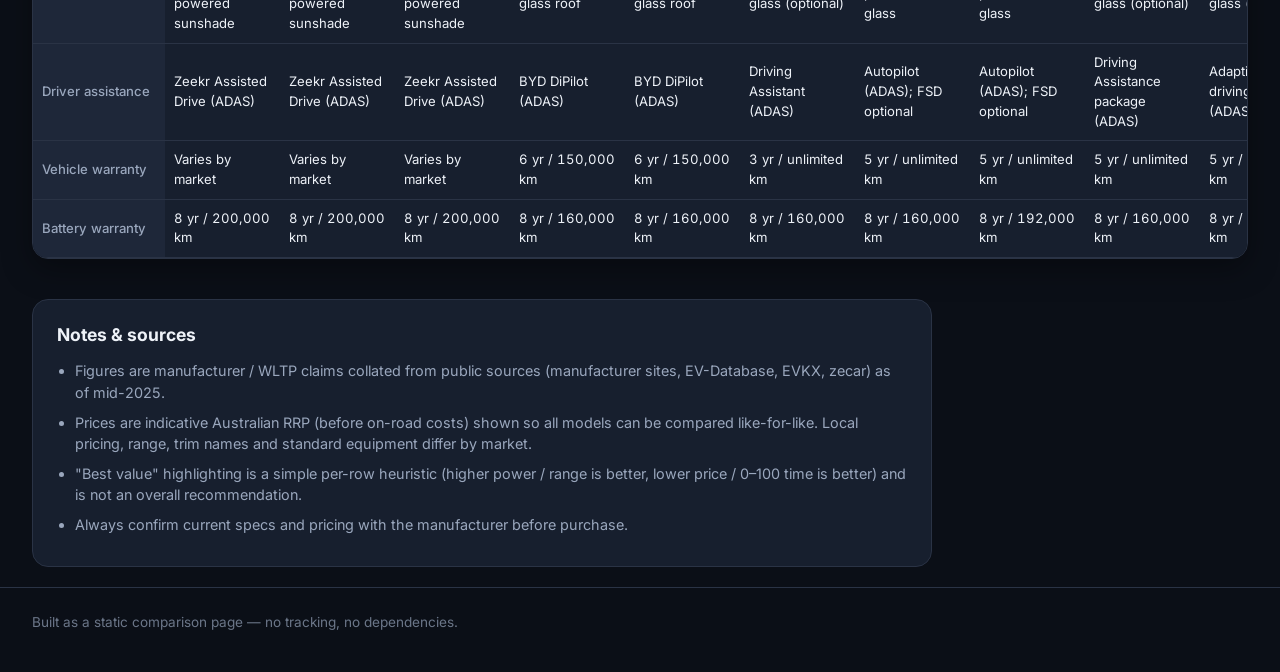
==== commit b585b7a6: "Widen layout and compact table columns so all 10 models fit without horizontal scroll Co-authored-by" ====
--- a/ev-comparison.html
+++ b/ev-comparison.html
@@ -57,8 +57,14 @@
 }
 
 .wrap {
-  width: min(1180px, 92vw);
+  width: min(1640px, 95vw);
   margin: 0 auto;
+}
+
+/* Keep long-form reading text comfortable even though the page is wide. */
+.lede,
+.notes {
+  max-width: 900px;
 }
 
 /* Header */
@@ -268,13 +274,13 @@
 table.compare {
   border-collapse: collapse;
   width: 100%;
-  min-width: 720px;
-  font-size: 0.92rem;
+  min-width: 900px;
+  font-size: 0.82rem;
 }
 
 table.compare th,
 table.compare td {
-  padding: 12px 14px;
+  padding: 9px 9px;
   text-align: left;
   border-bottom: 1px solid var(--border);
   vertical-align: middle;
@@ -289,7 +295,7 @@
 }
 
 .col-head {
-  min-width: 150px;
+  min-width: 86px;
 }
 
 .col-head .ch-brand {
@@ -302,11 +308,11 @@
 
 .col-head .ch-model {
   font-weight: 800;
-  font-size: 1rem;
+  font-size: 0.9rem;
 }
 
 .col-head .ch-trim {
-  font-size: 0.76rem;
+  font-size: 0.7rem;
   color: var(--text-dim);
   font-weight: 500;
 }
@@ -328,7 +334,7 @@
   background: var(--surface-2);
   font-weight: 500;
   color: var(--text-dim);
-  min-width: 190px;
+  min-width: 132px;
 }
 
 thead th.row-label {
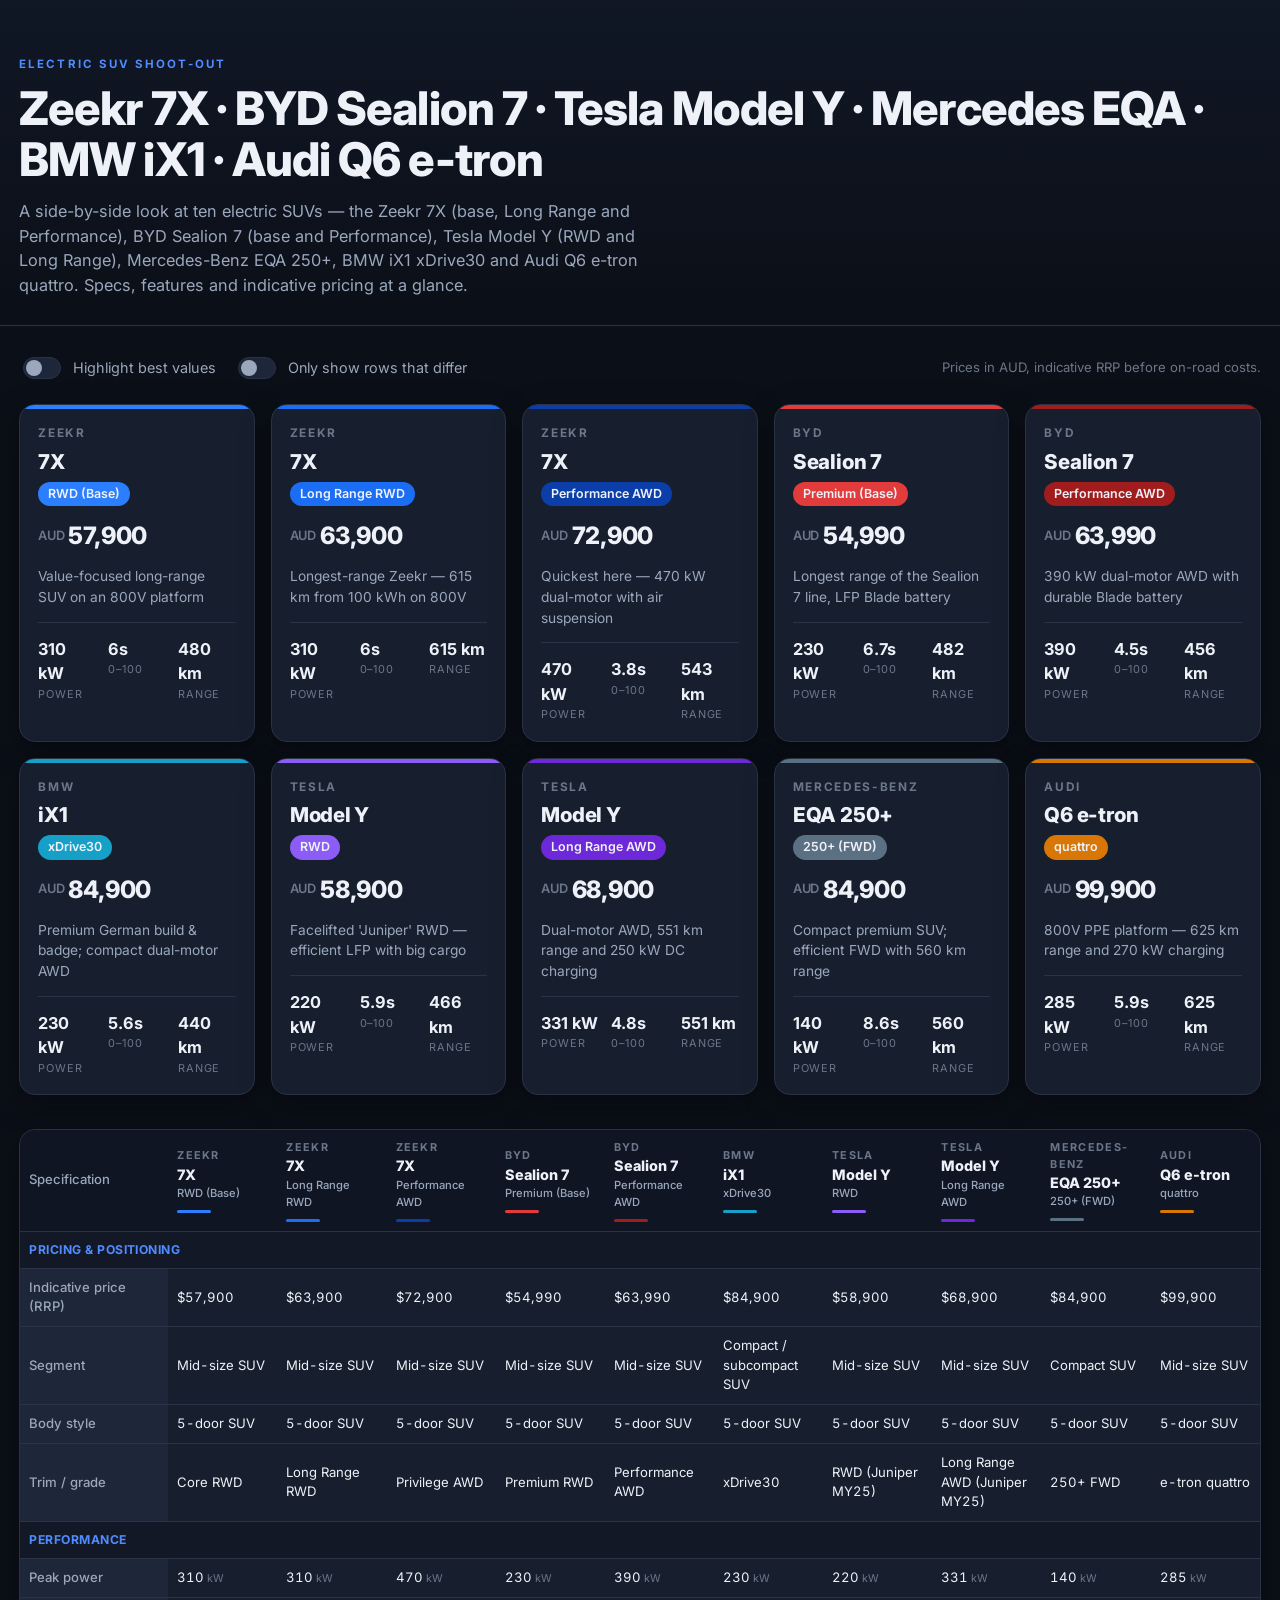
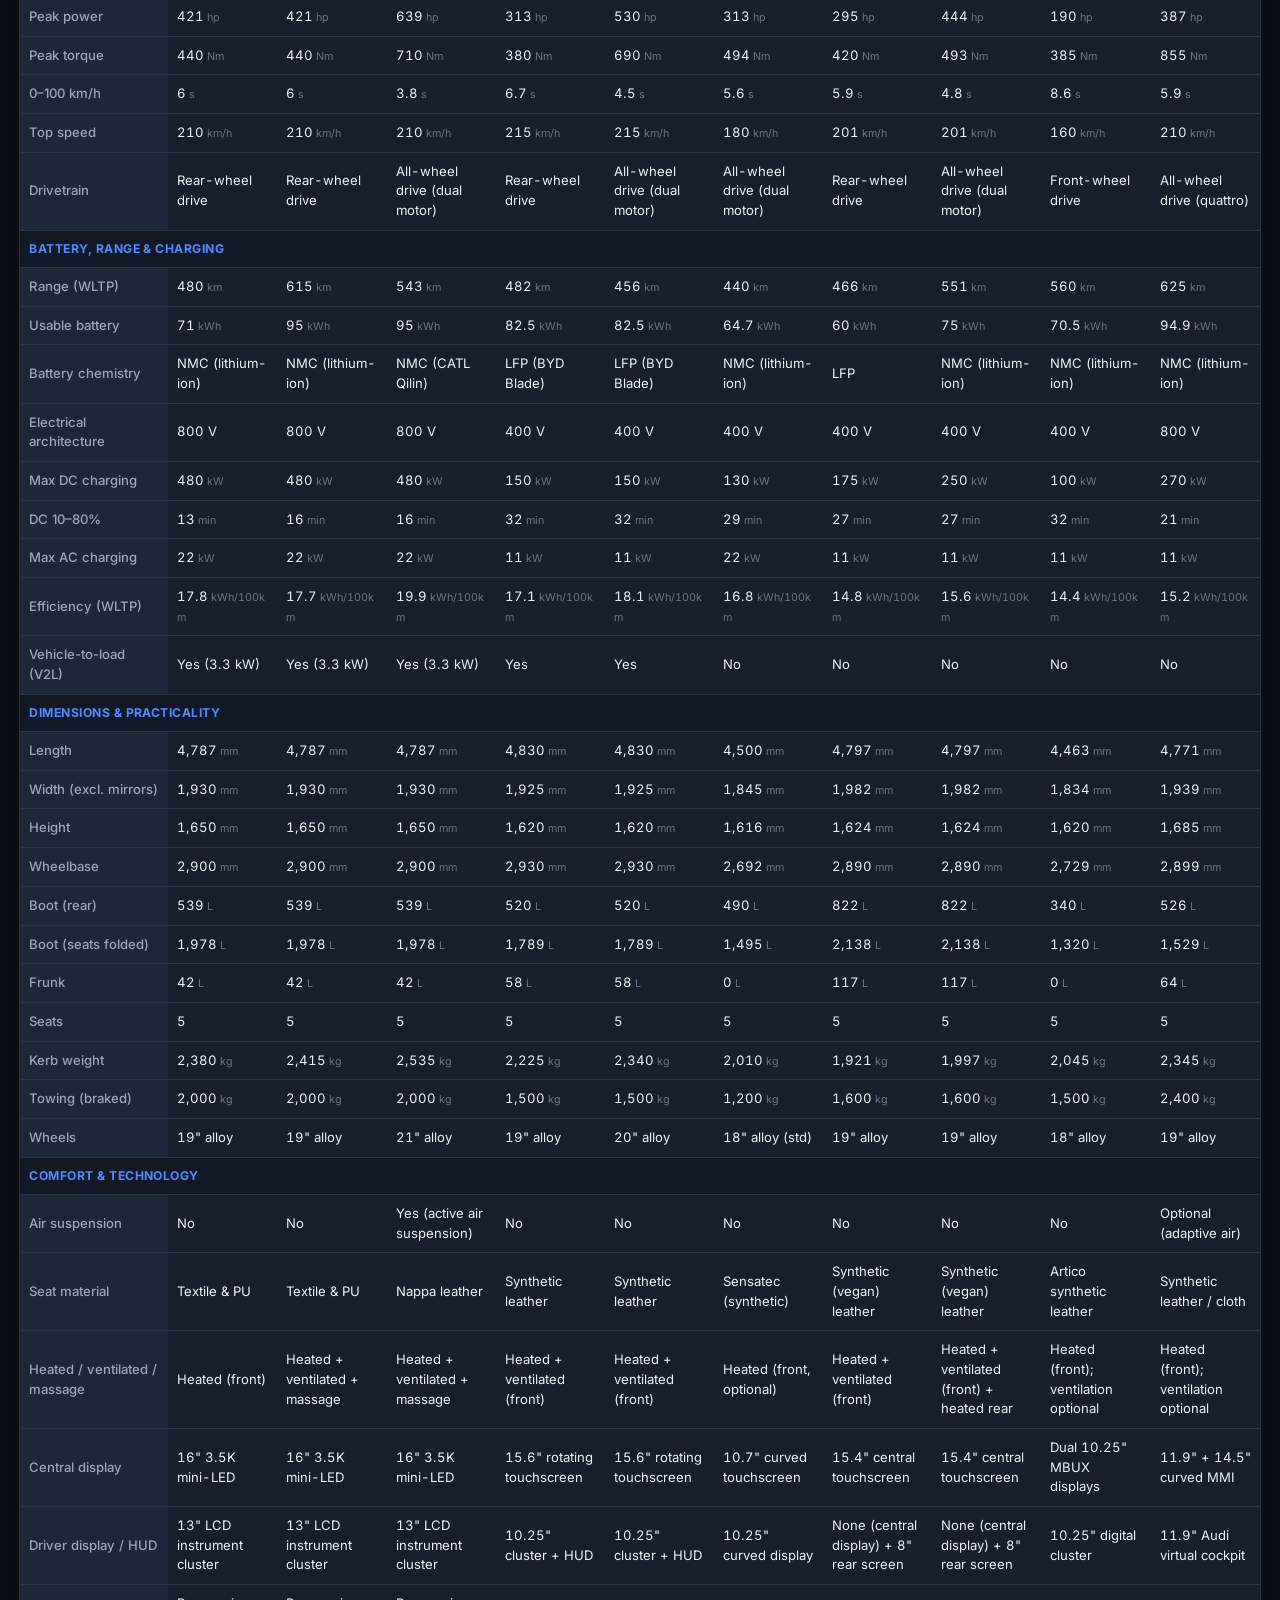
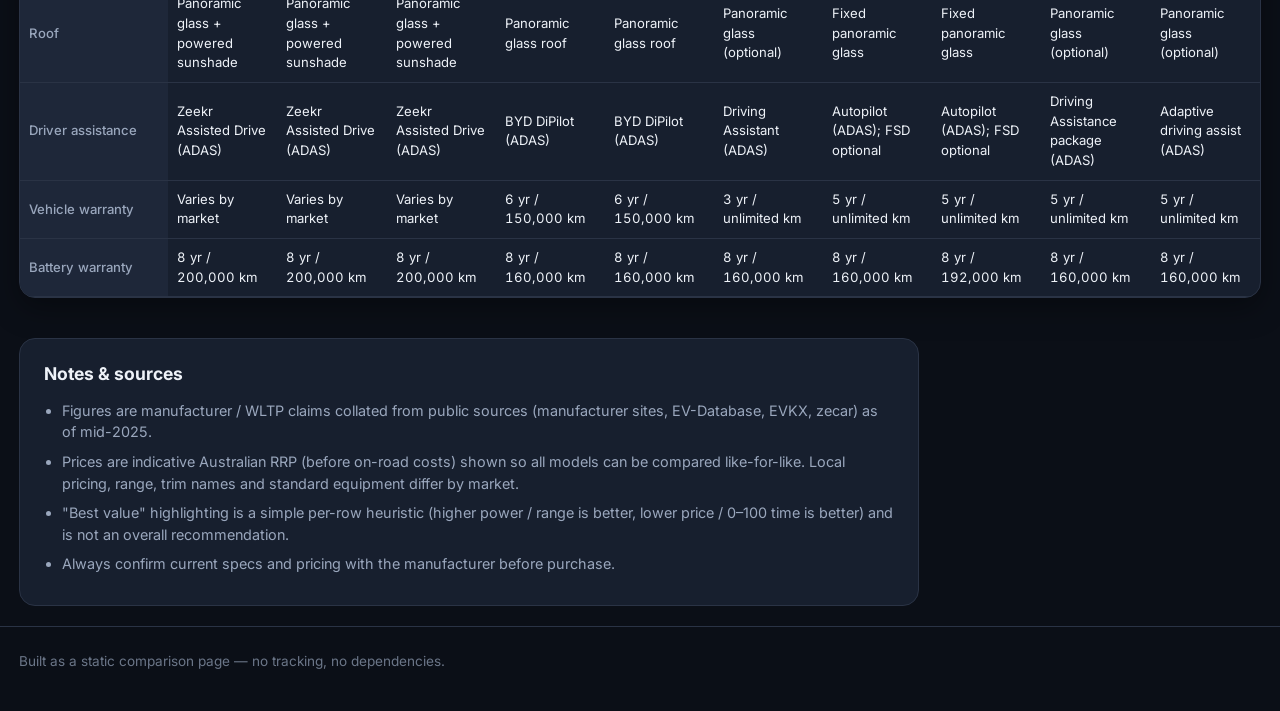
==== commit bc2bc91c: "Use full screen width and fixed equal-width table columns so all 10 models fit Co-authored-by: add09" ====
--- a/ev-comparison.html
+++ b/ev-comparison.html
@@ -57,7 +57,7 @@
 }
 
 .wrap {
-  width: min(1640px, 95vw);
+  width: min(2400px, 97vw);
   margin: 0 auto;
 }
 
@@ -273,8 +273,9 @@
 
 table.compare {
   border-collapse: collapse;
+  table-layout: fixed;
   width: 100%;
-  min-width: 900px;
+  min-width: 1040px;
   font-size: 0.82rem;
 }
 
@@ -284,6 +285,8 @@
   text-align: left;
   border-bottom: 1px solid var(--border);
   vertical-align: middle;
+  overflow-wrap: break-word;
+  word-break: break-word;
 }
 
 table.compare thead th {
@@ -295,7 +298,7 @@
 }
 
 .col-head {
-  min-width: 86px;
+  min-width: 0;
 }
 
 .col-head .ch-brand {
@@ -334,7 +337,8 @@
   background: var(--surface-2);
   font-weight: 500;
   color: var(--text-dim);
-  min-width: 132px;
+  width: 148px;
+  min-width: 148px;
 }
 
 thead th.row-label {
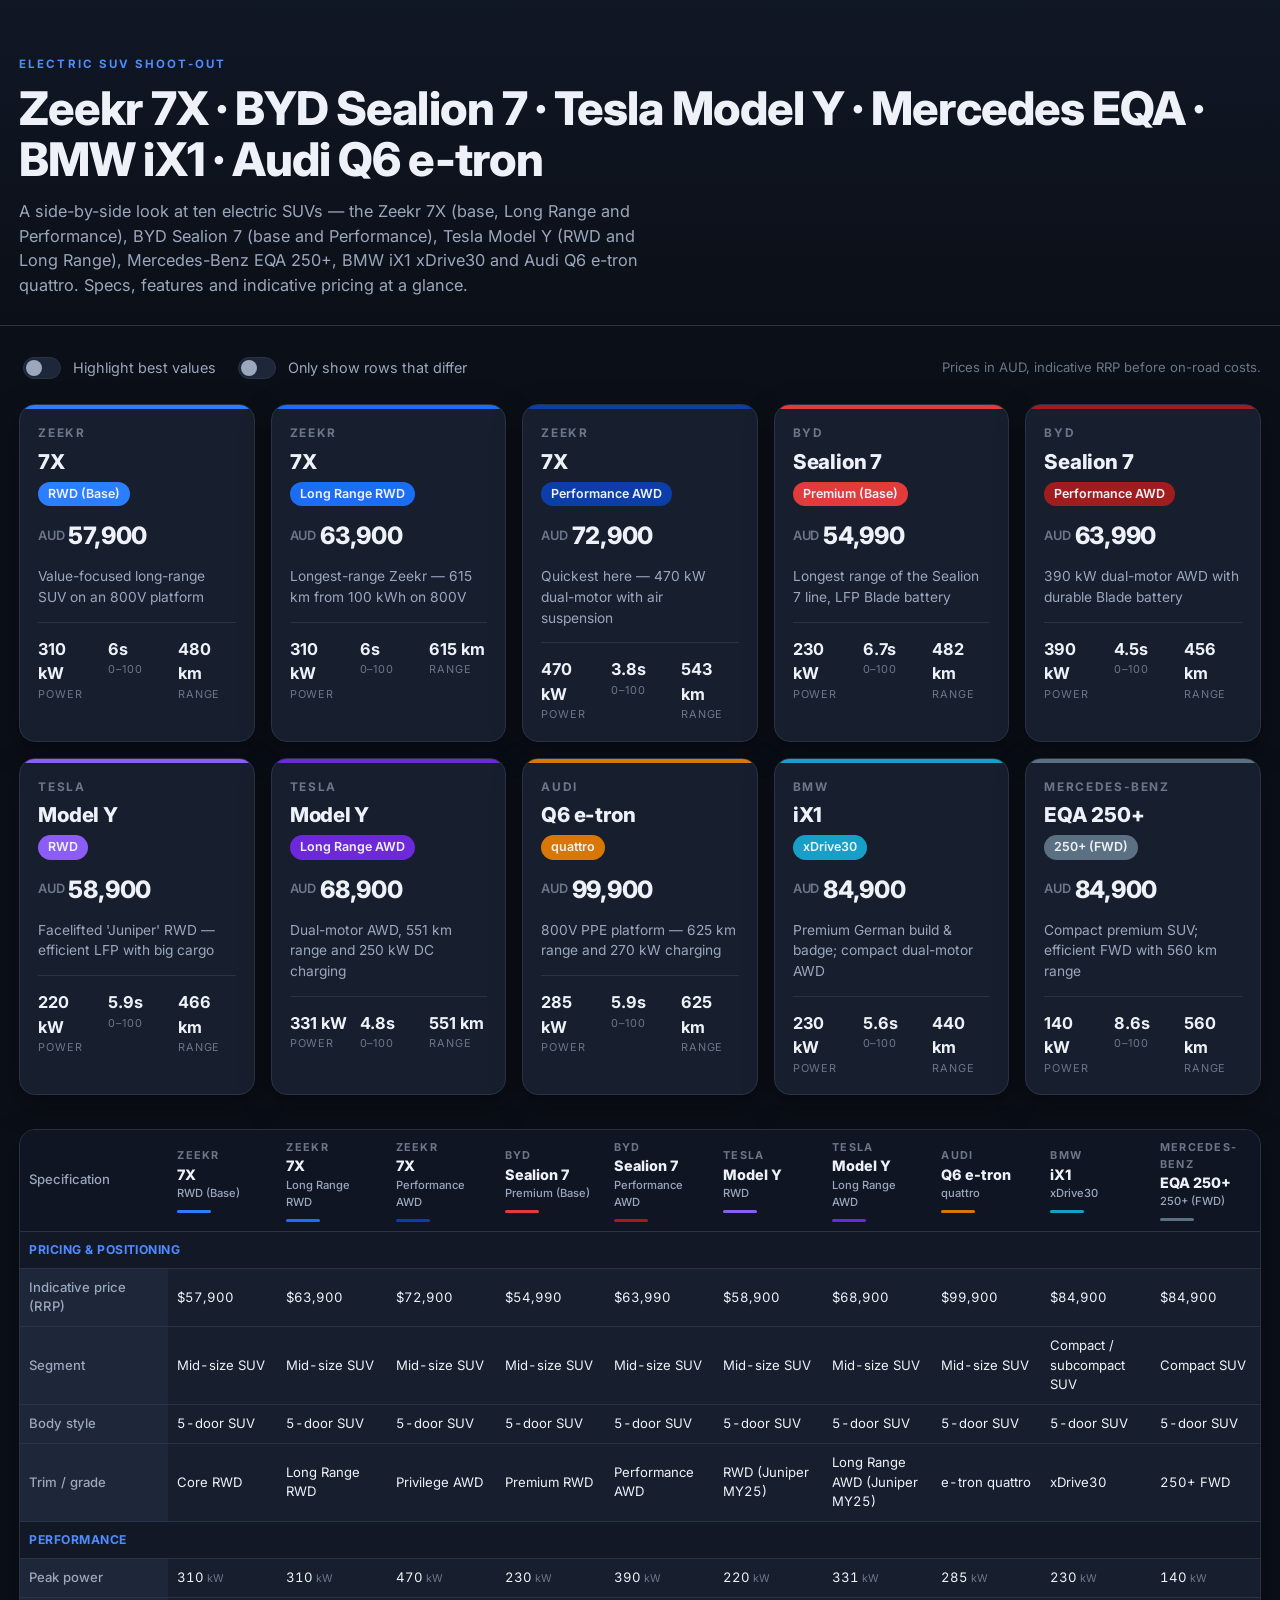
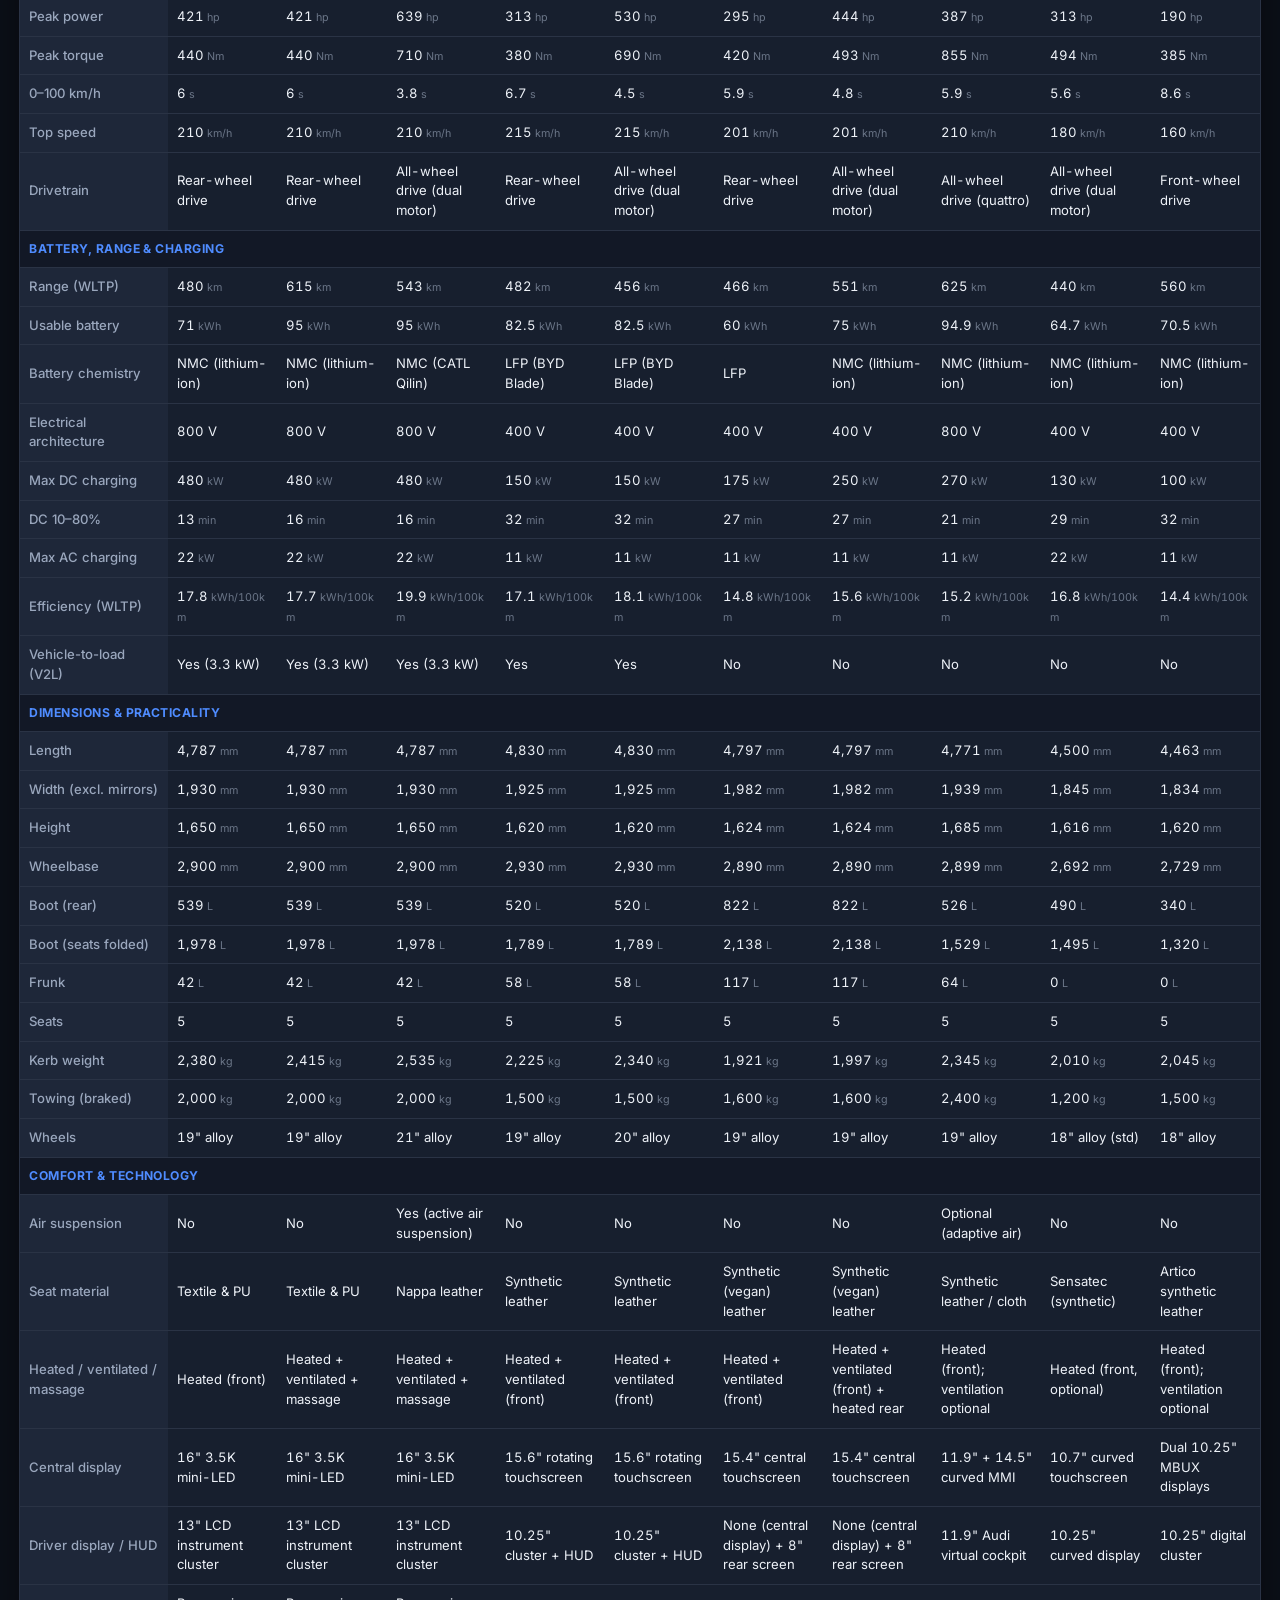
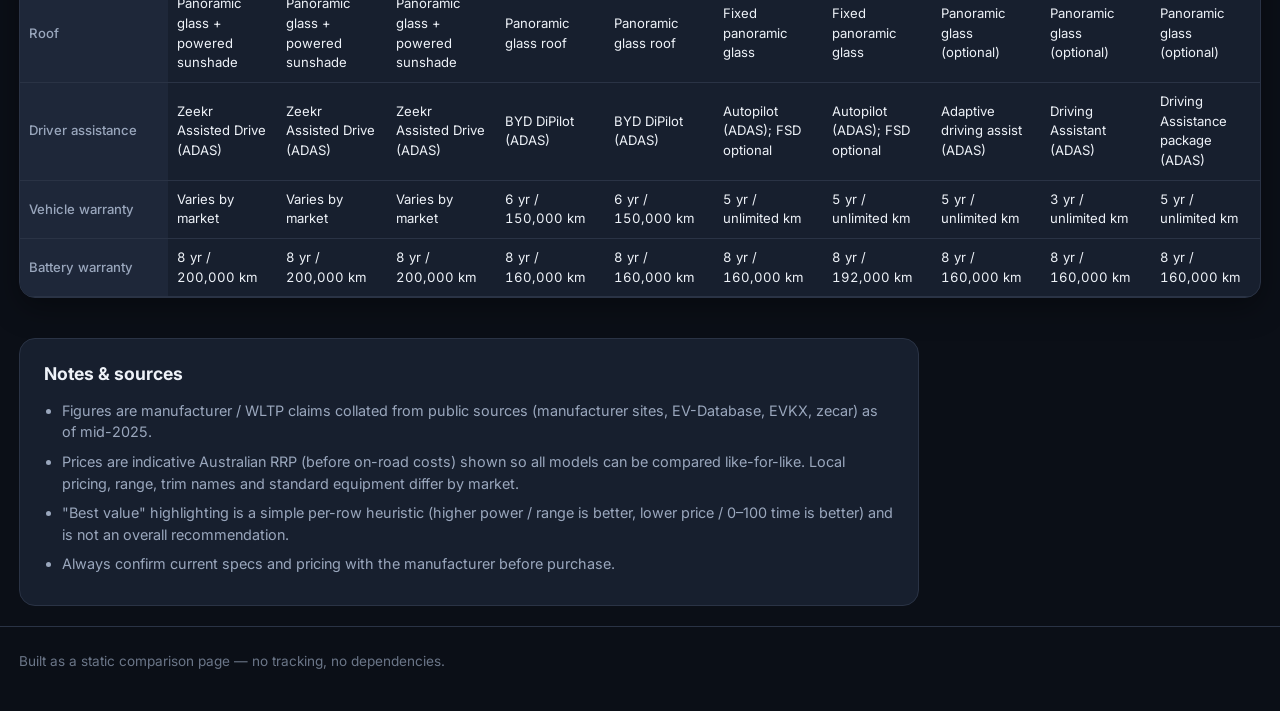
==== commit b89970ff: "Reorder comparison: Zeekr, BYD, Tesla, Audi, BMW, Mercedes Co-authored-by: add0908 <add0908@users.no" ====
--- a/ev-comparison.html
+++ b/ev-comparison.html
@@ -1073,6 +1073,24 @@
   },
 ];
 
+// Left-to-right display order for the cards and comparison columns.
+// Edit this list to reorder; unknown ids fall back to the front.
+const VEHICLE_ORDER = [
+  "zeekr-7x-base",
+  "zeekr-7x-long-range",
+  "zeekr-7x-performance",
+  "byd-sealion-7-base",
+  "byd-sealion-7-performance",
+  "tesla-model-y-rwd",
+  "tesla-model-y-long-range",
+  "audi-q6-etron-quattro",
+  "bmw-ix1-xdrive30",
+  "mercedes-eqa-250plus",
+];
+VEHICLES.sort(
+  (a, b) => VEHICLE_ORDER.indexOf(a.id) - VEHICLE_ORDER.indexOf(b.id)
+);
+
 if (typeof module !== "undefined" && module.exports) {
   module.exports = { VEHICLES, SPEC_GROUPS, CURRENCY };
 }
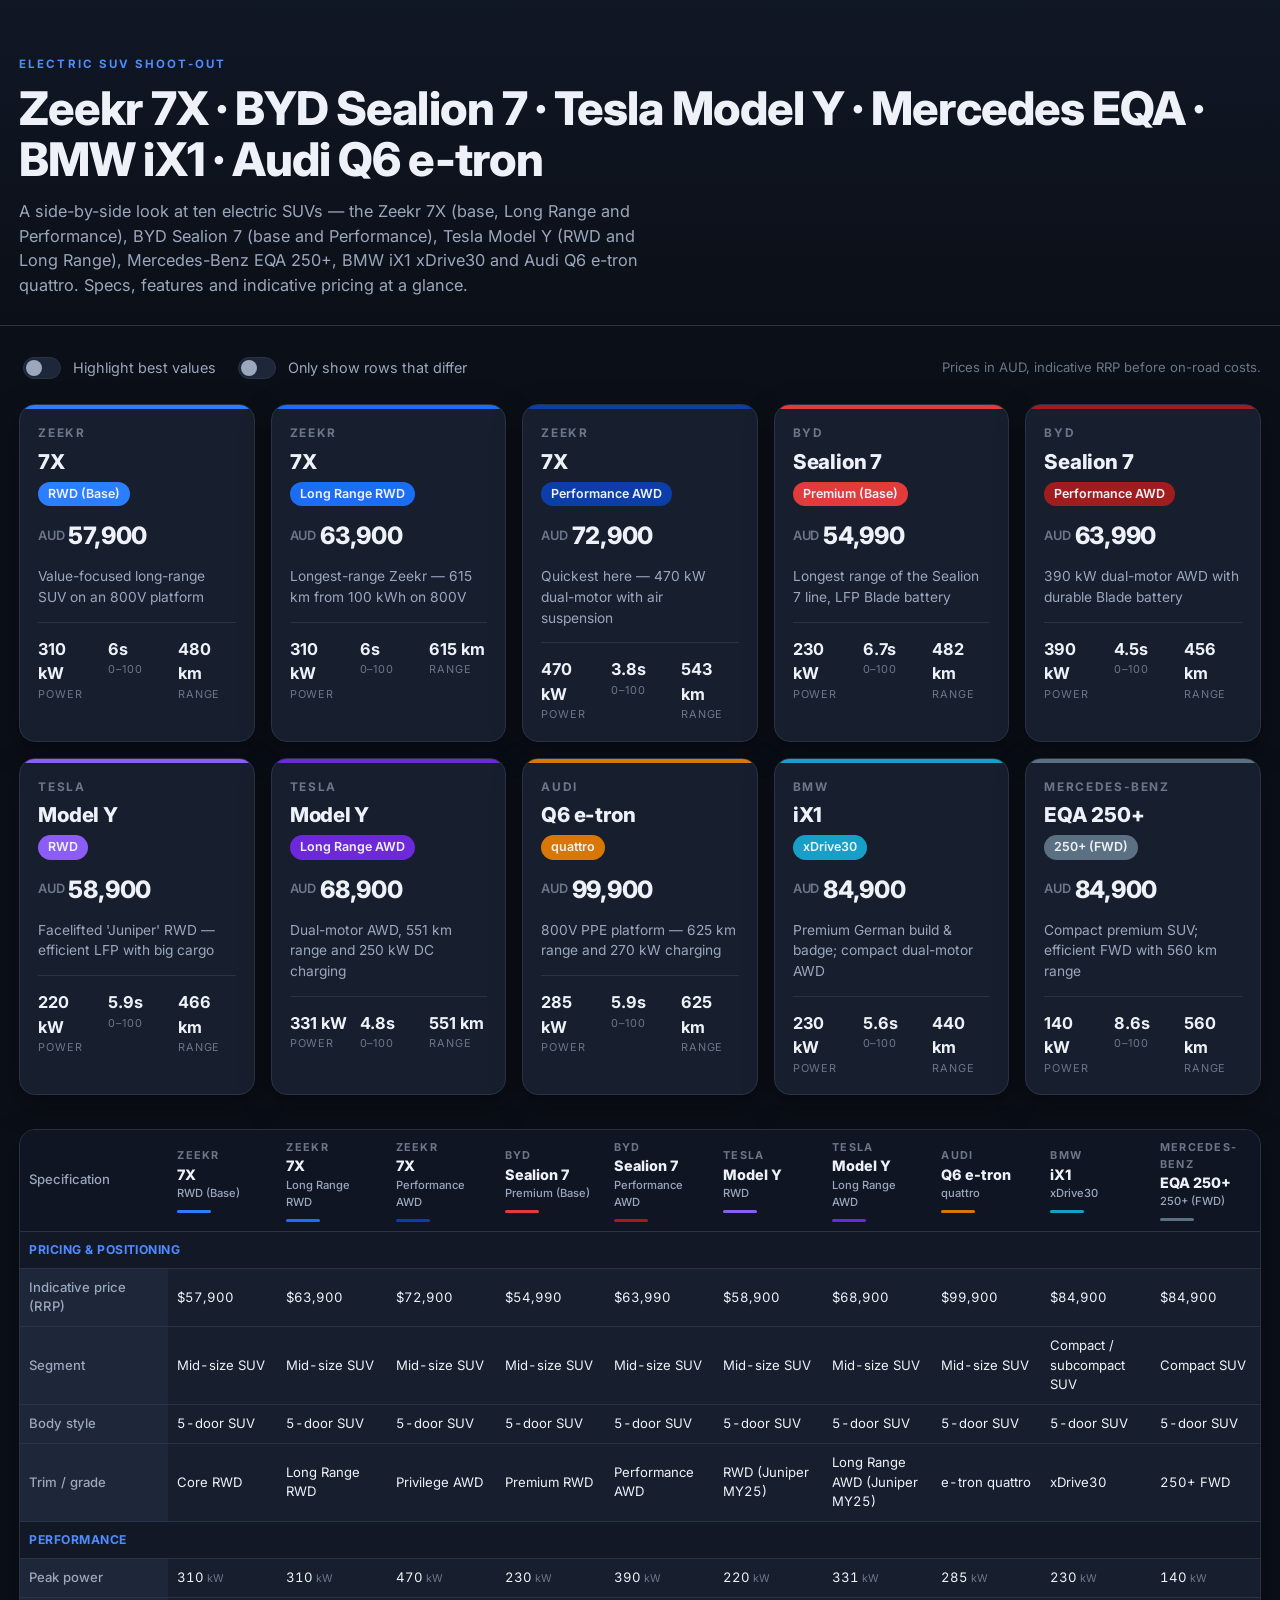
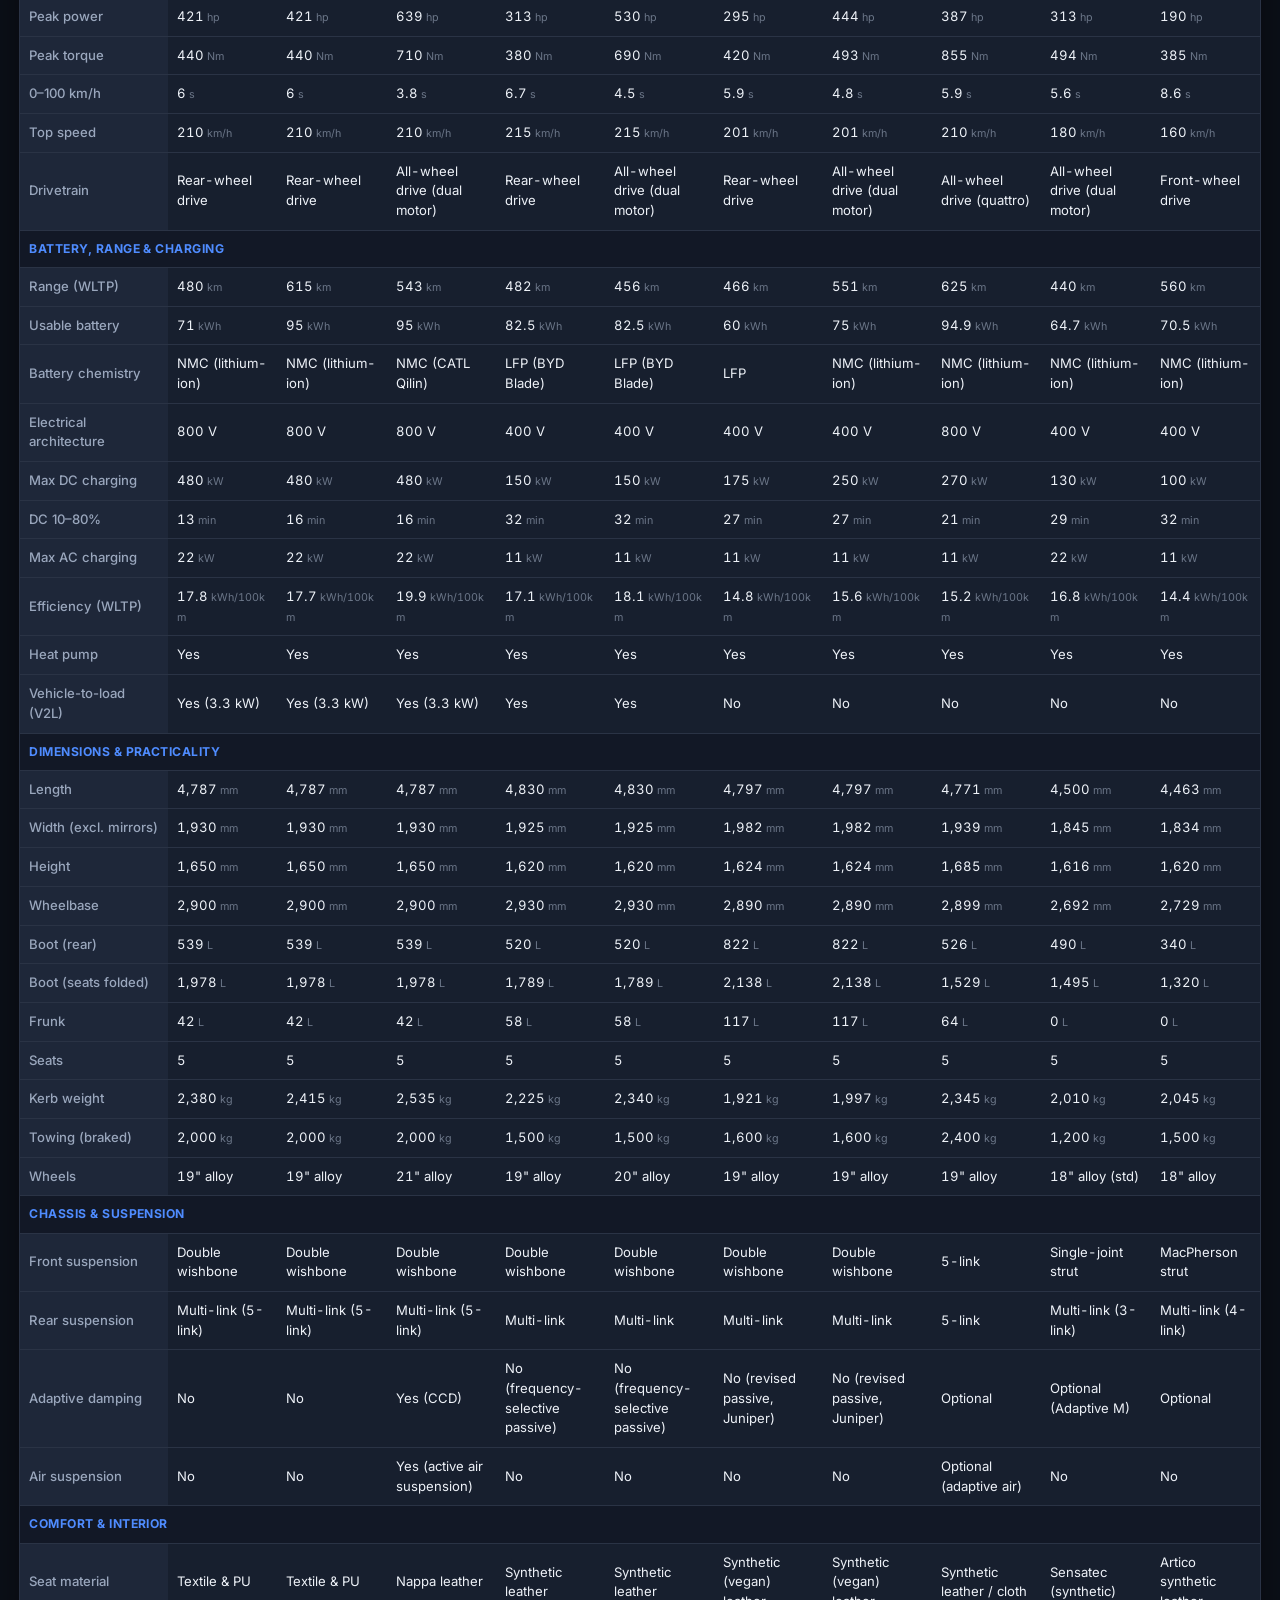
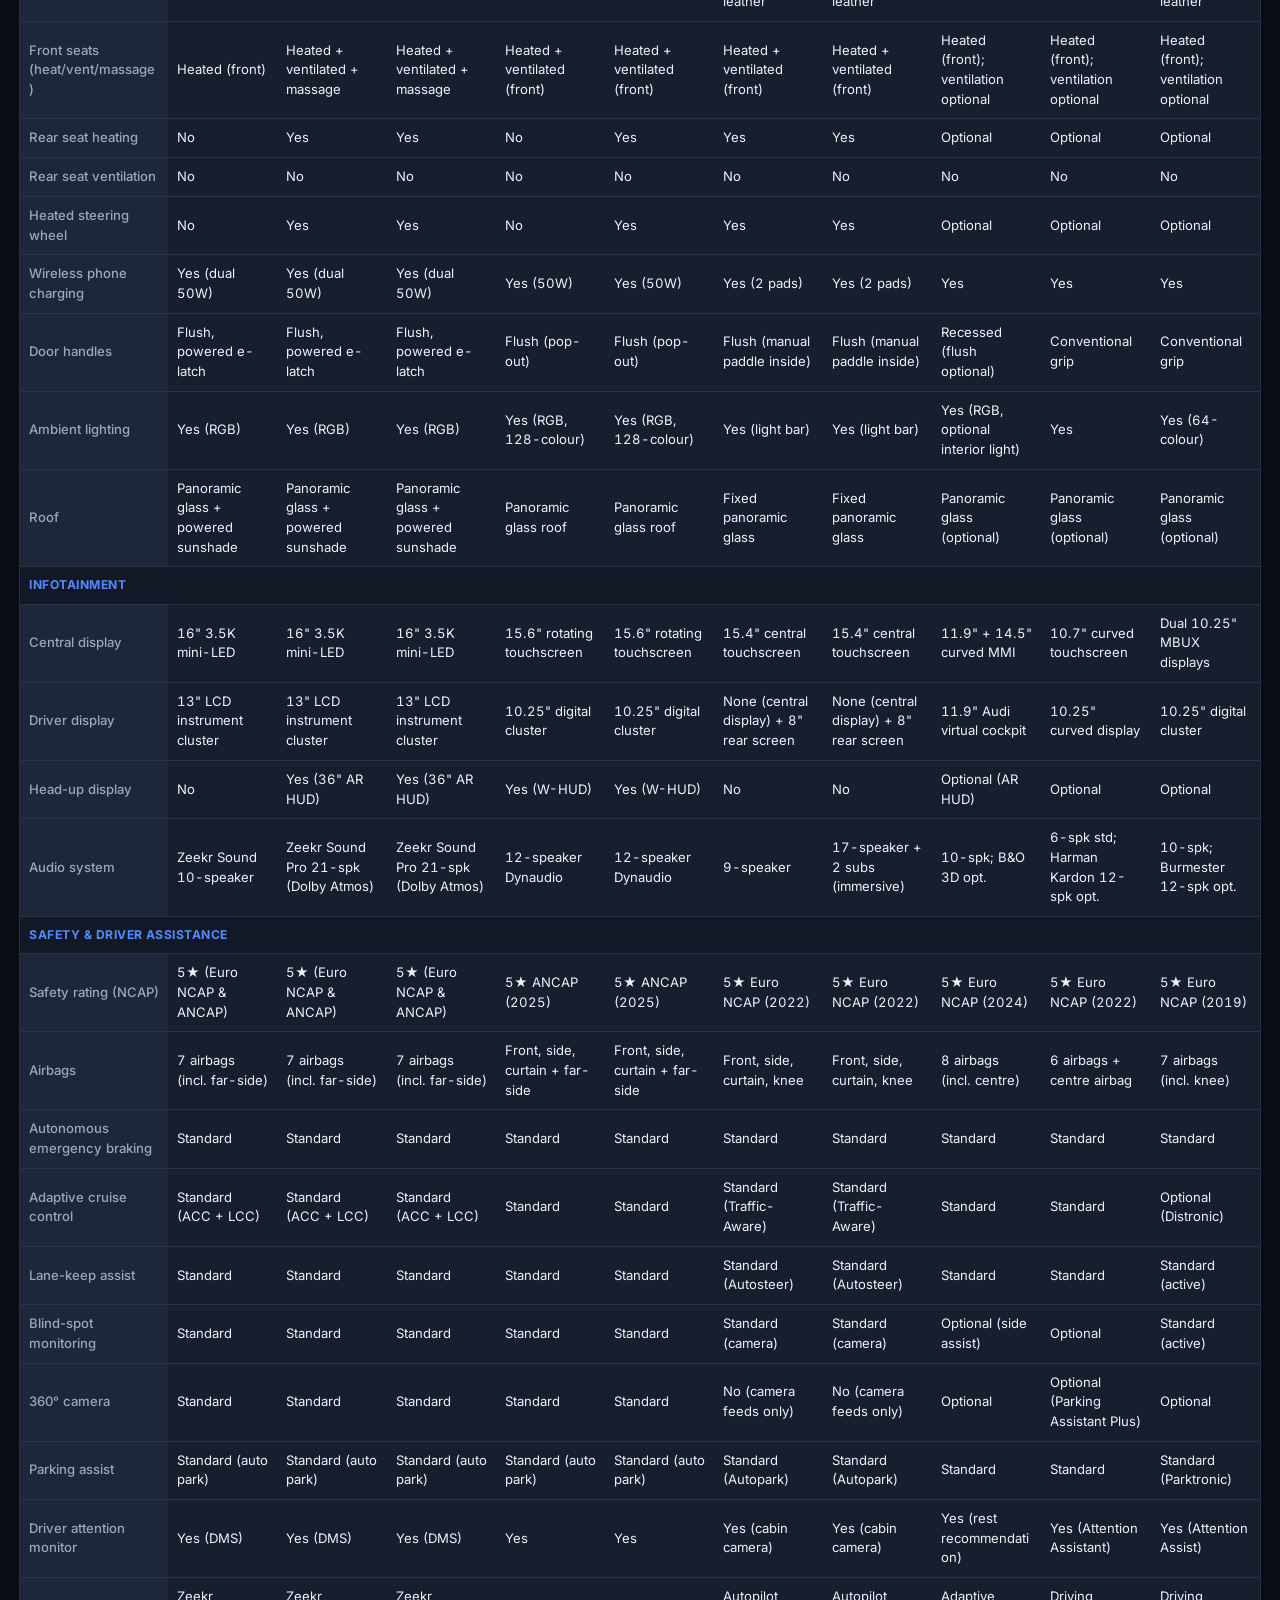
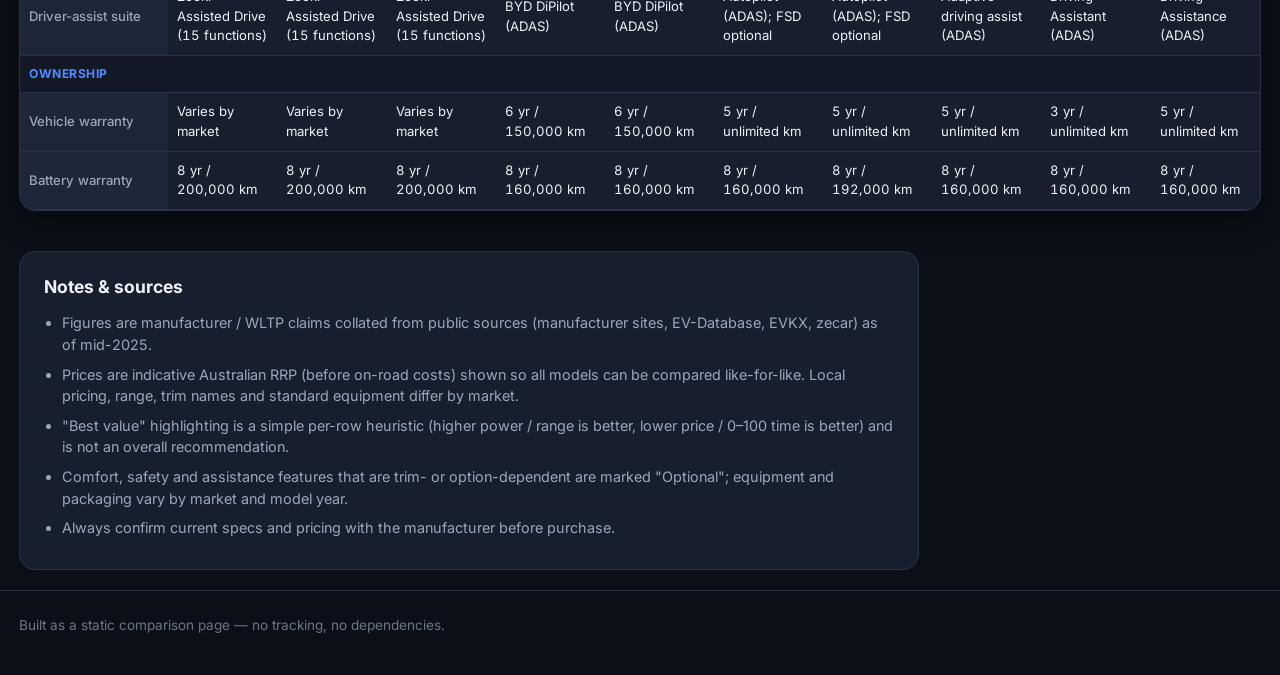
==== commit 3ebe3759: "Expand specs: add audio, rear-seat comfort, door handles, suspension, safety/ADAS, ownership rows Co" ====
--- a/ev-comparison.html
+++ b/ev-comparison.html
@@ -486,6 +486,11 @@
             / range is better, lower price / 0–100 time is better) and is not an
             overall recommendation.
           </li>
+          <li>
+            Comfort, safety and assistance features that are trim- or
+            option-dependent are marked "Optional"; equipment and packaging vary
+            by market and model year.
+          </li>
           <li>Always confirm current specs and pricing with the manufacturer before purchase.</li>
         </ul>
       </section>
@@ -502,10 +507,12 @@
  * EV comparison dataset.
  *
  * Figures are manufacturer / WLTP claims gathered from public sources
- * (manufacturer sites, EV-Database, zecar, EVKX) as of mid-2025.
- * Prices are indicative Australian RRP (AUD, before on-road costs) so that
- * every model can be compared on a like-for-like basis; local pricing,
- * range and equipment vary by market. Verify before purchase.
+ * (manufacturer sites & brochures, EV-Database, EVKX, zecar, CarExpert) as of
+ * 2025. Prices are indicative Australian RRP (AUD, before on-road costs) so
+ * every model can be compared on a like-for-like basis; local pricing, range,
+ * trim names and standard/optional equipment vary by market. Verify before
+ * purchase. Where a feature is trim- or option-dependent it is marked
+ * "Optional".
  *
  * `better` tells the UI which direction is "best" for numeric highlighting:
  *   'high' -> larger value wins, 'low' -> smaller value wins, null -> no winner.
@@ -545,6 +552,7 @@
       { key: "dcTime", label: "DC 10–80%", unit: "min", better: "low" },
       { key: "acMax", label: "Max AC charging", unit: "kW", better: "high" },
       { key: "efficiency", label: "Efficiency (WLTP)", unit: "kWh/100km", better: "low" },
+      { key: "heatPump", label: "Heat pump", better: null },
       { key: "v2l", label: "Vehicle-to-load (V2L)", better: null },
     ],
   },
@@ -565,15 +573,55 @@
     ],
   },
   {
-    title: "Comfort & Technology",
+    title: "Chassis & Suspension",
     rows: [
+      { key: "suspensionFront", label: "Front suspension", better: null },
+      { key: "suspensionRear", label: "Rear suspension", better: null },
+      { key: "adaptiveDamping", label: "Adaptive damping", better: null },
       { key: "airSuspension", label: "Air suspension", better: null },
+    ],
+  },
+  {
+    title: "Comfort & Interior",
+    rows: [
       { key: "seatMaterial", label: "Seat material", better: null },
-      { key: "seatComfort", label: "Heated / ventilated / massage", better: null },
+      { key: "seatComfort", label: "Front seats (heat/vent/massage)", better: null },
+      { key: "rearSeatHeat", label: "Rear seat heating", better: null },
+      { key: "rearSeatVent", label: "Rear seat ventilation", better: null },
+      { key: "steeringHeat", label: "Heated steering wheel", better: null },
+      { key: "wirelessCharge", label: "Wireless phone charging", better: null },
+      { key: "doorHandles", label: "Door handles", better: null },
+      { key: "ambient", label: "Ambient lighting", better: null },
+      { key: "roof", label: "Roof", better: null },
+    ],
+  },
+  {
+    title: "Infotainment",
+    rows: [
       { key: "display", label: "Central display", better: null },
-      { key: "cluster", label: "Driver display / HUD", better: null },
-      { key: "roof", label: "Roof", better: null },
-      { key: "adas", label: "Driver assistance", better: null },
+      { key: "cluster", label: "Driver display", better: null },
+      { key: "headUp", label: "Head-up display", better: null },
+      { key: "audio", label: "Audio system", better: null },
+    ],
+  },
+  {
+    title: "Safety & Driver Assistance",
+    rows: [
+      { key: "ncap", label: "Safety rating (NCAP)", better: null },
+      { key: "airbags", label: "Airbags", better: null },
+      { key: "aeb", label: "Autonomous emergency braking", better: null },
+      { key: "adaptiveCruise", label: "Adaptive cruise control", better: null },
+      { key: "laneKeep", label: "Lane-keep assist", better: null },
+      { key: "blindSpot", label: "Blind-spot monitoring", better: null },
+      { key: "camera360", label: "360° camera", better: null },
+      { key: "parkAssist", label: "Parking assist", better: null },
+      { key: "driverMonitor", label: "Driver attention monitor", better: null },
+      { key: "adas", label: "Driver-assist suite", better: null },
+    ],
+  },
+  {
+    title: "Ownership",
+    rows: [
       { key: "warranty", label: "Vehicle warranty", better: null },
       { key: "batteryWarranty", label: "Battery warranty", better: null },
     ],
@@ -607,6 +655,7 @@
       dcTime: 13,
       acMax: 22,
       efficiency: 17.8,
+      heatPump: "Yes",
       v2l: "Yes (3.3 kW)",
       length: 4787,
       width: 1930,
@@ -619,13 +668,33 @@
       kerbWeight: 2380,
       towing: 2000,
       wheels: '19" alloy',
+      suspensionFront: "Double wishbone",
+      suspensionRear: "Multi-link (5-link)",
+      adaptiveDamping: "No",
       airSuspension: "No",
       seatMaterial: "Textile & PU",
       seatComfort: "Heated (front)",
+      rearSeatHeat: "No",
+      rearSeatVent: "No",
+      steeringHeat: "No",
+      wirelessCharge: "Yes (dual 50W)",
+      doorHandles: "Flush, powered e-latch",
+      ambient: "Yes (RGB)",
+      roof: "Panoramic glass + powered sunshade",
       display: '16" 3.5K mini-LED',
       cluster: '13" LCD instrument cluster',
-      roof: "Panoramic glass + powered sunshade",
-      adas: "Zeekr Assisted Drive (ADAS)",
+      headUp: "No",
+      audio: "Zeekr Sound 10-speaker",
+      ncap: "5★ (Euro NCAP & ANCAP)",
+      airbags: "7 airbags (incl. far-side)",
+      aeb: "Standard",
+      adaptiveCruise: "Standard (ACC + LCC)",
+      laneKeep: "Standard",
+      blindSpot: "Standard",
+      camera360: "Standard",
+      parkAssist: "Standard (auto park)",
+      driverMonitor: "Yes (DMS)",
+      adas: "Zeekr Assisted Drive (15 functions)",
       warranty: "Varies by market",
       batteryWarranty: "8 yr / 200,000 km",
     },
@@ -656,6 +725,7 @@
       dcTime: 16,
       acMax: 22,
       efficiency: 17.7,
+      heatPump: "Yes",
       v2l: "Yes (3.3 kW)",
       length: 4787,
       width: 1930,
@@ -668,13 +738,33 @@
       kerbWeight: 2415,
       towing: 2000,
       wheels: '19" alloy',
+      suspensionFront: "Double wishbone",
+      suspensionRear: "Multi-link (5-link)",
+      adaptiveDamping: "No",
       airSuspension: "No",
       seatMaterial: "Textile & PU",
       seatComfort: "Heated + ventilated + massage",
+      rearSeatHeat: "Yes",
+      rearSeatVent: "No",
+      steeringHeat: "Yes",
+      wirelessCharge: "Yes (dual 50W)",
+      doorHandles: "Flush, powered e-latch",
+      ambient: "Yes (RGB)",
+      roof: "Panoramic glass + powered sunshade",
       display: '16" 3.5K mini-LED',
       cluster: '13" LCD instrument cluster',
-      roof: "Panoramic glass + powered sunshade",
-      adas: "Zeekr Assisted Drive (ADAS)",
+      headUp: "Yes (36\" AR HUD)",
+      audio: "Zeekr Sound Pro 21-spk (Dolby Atmos)",
+      ncap: "5★ (Euro NCAP & ANCAP)",
+      airbags: "7 airbags (incl. far-side)",
+      aeb: "Standard",
+      adaptiveCruise: "Standard (ACC + LCC)",
+      laneKeep: "Standard",
+      blindSpot: "Standard",
+      camera360: "Standard",
+      parkAssist: "Standard (auto park)",
+      driverMonitor: "Yes (DMS)",
+      adas: "Zeekr Assisted Drive (15 functions)",
       warranty: "Varies by market",
       batteryWarranty: "8 yr / 200,000 km",
     },
@@ -705,6 +795,7 @@
       dcTime: 16,
       acMax: 22,
       efficiency: 19.9,
+      heatPump: "Yes",
       v2l: "Yes (3.3 kW)",
       length: 4787,
       width: 1930,
@@ -717,13 +808,33 @@
       kerbWeight: 2535,
       towing: 2000,
       wheels: '21" alloy',
+      suspensionFront: "Double wishbone",
+      suspensionRear: "Multi-link (5-link)",
+      adaptiveDamping: "Yes (CCD)",
       airSuspension: "Yes (active air suspension)",
       seatMaterial: "Nappa leather",
       seatComfort: "Heated + ventilated + massage",
+      rearSeatHeat: "Yes",
+      rearSeatVent: "No",
+      steeringHeat: "Yes",
+      wirelessCharge: "Yes (dual 50W)",
+      doorHandles: "Flush, powered e-latch",
+      ambient: "Yes (RGB)",
+      roof: "Panoramic glass + powered sunshade",
       display: '16" 3.5K mini-LED',
       cluster: '13" LCD instrument cluster',
-      roof: "Panoramic glass + powered sunshade",
-      adas: "Zeekr Assisted Drive (ADAS)",
+      headUp: "Yes (36\" AR HUD)",
+      audio: "Zeekr Sound Pro 21-spk (Dolby Atmos)",
+      ncap: "5★ (Euro NCAP & ANCAP)",
+      airbags: "7 airbags (incl. far-side)",
+      aeb: "Standard",
+      adaptiveCruise: "Standard (ACC + LCC)",
+      laneKeep: "Standard",
+      blindSpot: "Standard",
+      camera360: "Standard",
+      parkAssist: "Standard (auto park)",
+      driverMonitor: "Yes (DMS)",
+      adas: "Zeekr Assisted Drive (15 functions)",
       warranty: "Varies by market",
       batteryWarranty: "8 yr / 200,000 km",
     },
@@ -754,6 +865,7 @@
       dcTime: 32,
       acMax: 11,
       efficiency: 17.1,
+      heatPump: "Yes",
       v2l: "Yes",
       length: 4830,
       width: 1925,
@@ -766,12 +878,32 @@
       kerbWeight: 2225,
       towing: 1500,
       wheels: '19" alloy',
+      suspensionFront: "Double wishbone",
+      suspensionRear: "Multi-link",
+      adaptiveDamping: "No (frequency-selective passive)",
       airSuspension: "No",
       seatMaterial: "Synthetic leather",
       seatComfort: "Heated + ventilated (front)",
+      rearSeatHeat: "No",
+      rearSeatVent: "No",
+      steeringHeat: "No",
+      wirelessCharge: "Yes (50W)",
+      doorHandles: "Flush (pop-out)",
+      ambient: "Yes (RGB, 128-colour)",
+      roof: "Panoramic glass roof",
       display: '15.6" rotating touchscreen',
-      cluster: '10.25" cluster + HUD',
-      roof: "Panoramic glass roof",
+      cluster: '10.25" digital cluster',
+      headUp: "Yes (W-HUD)",
+      audio: "12-speaker Dynaudio",
+      ncap: "5★ ANCAP (2025)",
+      airbags: "Front, side, curtain + far-side",
+      aeb: "Standard",
+      adaptiveCruise: "Standard",
+      laneKeep: "Standard",
+      blindSpot: "Standard",
+      camera360: "Standard",
+      parkAssist: "Standard (auto park)",
+      driverMonitor: "Yes",
       adas: "BYD DiPilot (ADAS)",
       warranty: "6 yr / 150,000 km",
       batteryWarranty: "8 yr / 160,000 km",
@@ -803,6 +935,7 @@
       dcTime: 32,
       acMax: 11,
       efficiency: 18.1,
+      heatPump: "Yes",
       v2l: "Yes",
       length: 4830,
       width: 1925,
@@ -815,14 +948,244 @@
       kerbWeight: 2340,
       towing: 1500,
       wheels: '20" alloy',
+      suspensionFront: "Double wishbone",
+      suspensionRear: "Multi-link",
+      adaptiveDamping: "No (frequency-selective passive)",
       airSuspension: "No",
       seatMaterial: "Synthetic leather",
       seatComfort: "Heated + ventilated (front)",
+      rearSeatHeat: "Yes",
+      rearSeatVent: "No",
+      steeringHeat: "Yes",
+      wirelessCharge: "Yes (50W)",
+      doorHandles: "Flush (pop-out)",
+      ambient: "Yes (RGB, 128-colour)",
+      roof: "Panoramic glass roof",
       display: '15.6" rotating touchscreen',
-      cluster: '10.25" cluster + HUD',
-      roof: "Panoramic glass roof",
+      cluster: '10.25" digital cluster',
+      headUp: "Yes (W-HUD)",
+      audio: "12-speaker Dynaudio",
+      ncap: "5★ ANCAP (2025)",
+      airbags: "Front, side, curtain + far-side",
+      aeb: "Standard",
+      adaptiveCruise: "Standard",
+      laneKeep: "Standard",
+      blindSpot: "Standard",
+      camera360: "Standard",
+      parkAssist: "Standard (auto park)",
+      driverMonitor: "Yes",
       adas: "BYD DiPilot (ADAS)",
       warranty: "6 yr / 150,000 km",
+      batteryWarranty: "8 yr / 160,000 km",
+    },
+  },
+  {
+    id: "tesla-model-y-rwd",
+    brand: "Tesla",
+    model: "Model Y",
+    trimShort: "RWD",
+    accent: "#8b5cf6",
+    highlight: "Facelifted 'Juniper' RWD — efficient LFP with big cargo",
+    specs: {
+      price: 58900,
+      segment: "Mid-size SUV",
+      bodyStyle: "5-door SUV",
+      trim: "RWD (Juniper MY25)",
+      power: 220,
+      powerHp: 295,
+      torque: 420,
+      accel: 5.9,
+      topSpeed: 201,
+      drive: "Rear-wheel drive",
+      rangeWltp: 466,
+      batteryUsable: 60,
+      batteryType: "LFP",
+      architecture: "400 V",
+      dcMax: 175,
+      dcTime: 27,
+      acMax: 11,
+      efficiency: 14.8,
+      heatPump: "Yes",
+      v2l: "No",
+      length: 4797,
+      width: 1982,
+      height: 1624,
+      wheelbase: 2890,
+      boot: 822,
+      bootMax: 2138,
+      frunk: 117,
+      seats: 5,
+      kerbWeight: 1921,
+      towing: 1600,
+      wheels: '19" alloy',
+      suspensionFront: "Double wishbone",
+      suspensionRear: "Multi-link",
+      adaptiveDamping: "No (revised passive, Juniper)",
+      airSuspension: "No",
+      seatMaterial: "Synthetic (vegan) leather",
+      seatComfort: "Heated + ventilated (front)",
+      rearSeatHeat: "Yes",
+      rearSeatVent: "No",
+      steeringHeat: "Yes",
+      wirelessCharge: "Yes (2 pads)",
+      doorHandles: "Flush (manual paddle inside)",
+      ambient: "Yes (light bar)",
+      roof: "Fixed panoramic glass",
+      display: '15.4" central touchscreen',
+      cluster: "None (central display) + 8\" rear screen",
+      headUp: "No",
+      audio: "9-speaker",
+      ncap: "5★ Euro NCAP (2022)",
+      airbags: "Front, side, curtain, knee",
+      aeb: "Standard",
+      adaptiveCruise: "Standard (Traffic-Aware)",
+      laneKeep: "Standard (Autosteer)",
+      blindSpot: "Standard (camera)",
+      camera360: "No (camera feeds only)",
+      parkAssist: "Standard (Autopark)",
+      driverMonitor: "Yes (cabin camera)",
+      adas: "Autopilot (ADAS); FSD optional",
+      warranty: "5 yr / unlimited km",
+      batteryWarranty: "8 yr / 160,000 km",
+    },
+  },
+  {
+    id: "tesla-model-y-long-range",
+    brand: "Tesla",
+    model: "Model Y",
+    trimShort: "Long Range AWD",
+    accent: "#6d28d9",
+    highlight: "Dual-motor AWD, 551 km range and 250 kW DC charging",
+    specs: {
+      price: 68900,
+      segment: "Mid-size SUV",
+      bodyStyle: "5-door SUV",
+      trim: "Long Range AWD (Juniper MY25)",
+      power: 331,
+      powerHp: 444,
+      torque: 493,
+      accel: 4.8,
+      topSpeed: 201,
+      drive: "All-wheel drive (dual motor)",
+      rangeWltp: 551,
+      batteryUsable: 75,
+      batteryType: "NMC (lithium-ion)",
+      architecture: "400 V",
+      dcMax: 250,
+      dcTime: 27,
+      acMax: 11,
+      efficiency: 15.6,
+      heatPump: "Yes",
+      v2l: "No",
+      length: 4797,
+      width: 1982,
+      height: 1624,
+      wheelbase: 2890,
+      boot: 822,
+      bootMax: 2138,
+      frunk: 117,
+      seats: 5,
+      kerbWeight: 1997,
+      towing: 1600,
+      wheels: '19" alloy',
+      suspensionFront: "Double wishbone",
+      suspensionRear: "Multi-link",
+      adaptiveDamping: "No (revised passive, Juniper)",
+      airSuspension: "No",
+      seatMaterial: "Synthetic (vegan) leather",
+      seatComfort: "Heated + ventilated (front)",
+      rearSeatHeat: "Yes",
+      rearSeatVent: "No",
+      steeringHeat: "Yes",
+      wirelessCharge: "Yes (2 pads)",
+      doorHandles: "Flush (manual paddle inside)",
+      ambient: "Yes (light bar)",
+      roof: "Fixed panoramic glass",
+      display: '15.4" central touchscreen',
+      cluster: "None (central display) + 8\" rear screen",
+      headUp: "No",
+      audio: "17-speaker + 2 subs (immersive)",
+      ncap: "5★ Euro NCAP (2022)",
+      airbags: "Front, side, curtain, knee",
+      aeb: "Standard",
+      adaptiveCruise: "Standard (Traffic-Aware)",
+      laneKeep: "Standard (Autosteer)",
+      blindSpot: "Standard (camera)",
+      camera360: "No (camera feeds only)",
+      parkAssist: "Standard (Autopark)",
+      driverMonitor: "Yes (cabin camera)",
+      adas: "Autopilot (ADAS); FSD optional",
+      warranty: "5 yr / unlimited km",
+      batteryWarranty: "8 yr / 192,000 km",
+    },
+  },
+  {
+    id: "mercedes-eqa-250plus",
+    brand: "Mercedes-Benz",
+    model: "EQA 250+",
+    trimShort: "250+ (FWD)",
+    accent: "#5b7083",
+    highlight: "Compact premium SUV; efficient FWD with 560 km range",
+    specs: {
+      price: 84900,
+      segment: "Compact SUV",
+      bodyStyle: "5-door SUV",
+      trim: "250+ FWD",
+      power: 140,
+      powerHp: 190,
+      torque: 385,
+      accel: 8.6,
+      topSpeed: 160,
+      drive: "Front-wheel drive",
+      rangeWltp: 560,
+      batteryUsable: 70.5,
+      batteryType: "NMC (lithium-ion)",
+      architecture: "400 V",
+      dcMax: 100,
+      dcTime: 32,
+      acMax: 11,
+      efficiency: 14.4,
+      heatPump: "Yes",
+      v2l: "No",
+      length: 4463,
+      width: 1834,
+      height: 1620,
+      wheelbase: 2729,
+      boot: 340,
+      bootMax: 1320,
+      frunk: 0,
+      seats: 5,
+      kerbWeight: 2045,
+      towing: 1500,
+      wheels: '18" alloy',
+      suspensionFront: "MacPherson strut",
+      suspensionRear: "Multi-link (4-link)",
+      adaptiveDamping: "Optional",
+      airSuspension: "No",
+      seatMaterial: "Artico synthetic leather",
+      seatComfort: "Heated (front); ventilation optional",
+      rearSeatHeat: "Optional",
+      rearSeatVent: "No",
+      steeringHeat: "Optional",
+      wirelessCharge: "Yes",
+      doorHandles: "Conventional grip",
+      ambient: "Yes (64-colour)",
+      roof: "Panoramic glass (optional)",
+      display: 'Dual 10.25" MBUX displays',
+      cluster: '10.25" digital cluster',
+      headUp: "Optional",
+      audio: "10-spk; Burmester 12-spk opt.",
+      ncap: "5★ Euro NCAP (2019)",
+      airbags: "7 airbags (incl. knee)",
+      aeb: "Standard",
+      adaptiveCruise: "Optional (Distronic)",
+      laneKeep: "Standard (active)",
+      blindSpot: "Standard (active)",
+      camera360: "Optional",
+      parkAssist: "Standard (Parktronic)",
+      driverMonitor: "Yes (Attention Assist)",
+      adas: "Driving Assistance (ADAS)",
+      warranty: "5 yr / unlimited km",
       batteryWarranty: "8 yr / 160,000 km",
     },
   },
@@ -852,6 +1215,7 @@
       dcTime: 29,
       acMax: 22,
       efficiency: 16.8,
+      heatPump: "Yes",
       v2l: "No",
       length: 4500,
       width: 1845,
@@ -864,161 +1228,34 @@
       kerbWeight: 2010,
       towing: 1200,
       wheels: '18" alloy (std)',
+      suspensionFront: "Single-joint strut",
+      suspensionRear: "Multi-link (3-link)",
+      adaptiveDamping: "Optional (Adaptive M)",
       airSuspension: "No",
       seatMaterial: "Sensatec (synthetic)",
-      seatComfort: "Heated (front, optional)",
+      seatComfort: "Heated (front); ventilation optional",
+      rearSeatHeat: "Optional",
+      rearSeatVent: "No",
+      steeringHeat: "Optional",
+      wirelessCharge: "Yes",
+      doorHandles: "Conventional grip",
+      ambient: "Yes",
+      roof: "Panoramic glass (optional)",
       display: '10.7" curved touchscreen',
       cluster: '10.25" curved display',
-      roof: "Panoramic glass (optional)",
+      headUp: "Optional",
+      audio: "6-spk std; Harman Kardon 12-spk opt.",
+      ncap: "5★ Euro NCAP (2022)",
+      airbags: "6 airbags + centre airbag",
+      aeb: "Standard",
+      adaptiveCruise: "Standard",
+      laneKeep: "Standard",
+      blindSpot: "Optional",
+      camera360: "Optional (Parking Assistant Plus)",
+      parkAssist: "Standard",
+      driverMonitor: "Yes (Attention Assistant)",
       adas: "Driving Assistant (ADAS)",
       warranty: "3 yr / unlimited km",
-      batteryWarranty: "8 yr / 160,000 km",
-    },
-  },
-  {
-    id: "tesla-model-y-rwd",
-    brand: "Tesla",
-    model: "Model Y",
-    trimShort: "RWD",
-    accent: "#8b5cf6",
-    highlight: "Facelifted 'Juniper' RWD — efficient LFP with big cargo",
-    specs: {
-      price: 58900,
-      segment: "Mid-size SUV",
-      bodyStyle: "5-door SUV",
-      trim: "RWD (Juniper MY25)",
-      power: 220,
-      powerHp: 295,
-      torque: 420,
-      accel: 5.9,
-      topSpeed: 201,
-      drive: "Rear-wheel drive",
-      rangeWltp: 466,
-      batteryUsable: 60,
-      batteryType: "LFP",
-      architecture: "400 V",
-      dcMax: 175,
-      dcTime: 27,
-      acMax: 11,
-      efficiency: 14.8,
-      v2l: "No",
-      length: 4797,
-      width: 1982,
-      height: 1624,
-      wheelbase: 2890,
-      boot: 822,
-      bootMax: 2138,
-      frunk: 117,
-      seats: 5,
-      kerbWeight: 1921,
-      towing: 1600,
-      wheels: '19" alloy',
-      airSuspension: "No",
-      seatMaterial: "Synthetic (vegan) leather",
-      seatComfort: "Heated + ventilated (front)",
-      display: '15.4" central touchscreen',
-      cluster: "None (central display) + 8\" rear screen",
-      roof: "Fixed panoramic glass",
-      adas: "Autopilot (ADAS); FSD optional",
-      warranty: "5 yr / unlimited km",
-      batteryWarranty: "8 yr / 160,000 km",
-    },
-  },
-  {
-    id: "tesla-model-y-long-range",
-    brand: "Tesla",
-    model: "Model Y",
-    trimShort: "Long Range AWD",
-    accent: "#6d28d9",
-    highlight: "Dual-motor AWD, 551 km range and 250 kW DC charging",
-    specs: {
-      price: 68900,
-      segment: "Mid-size SUV",
-      bodyStyle: "5-door SUV",
-      trim: "Long Range AWD (Juniper MY25)",
-      power: 331,
-      powerHp: 444,
-      torque: 493,
-      accel: 4.8,
-      topSpeed: 201,
-      drive: "All-wheel drive (dual motor)",
-      rangeWltp: 551,
-      batteryUsable: 75,
-      batteryType: "NMC (lithium-ion)",
-      architecture: "400 V",
-      dcMax: 250,
-      dcTime: 27,
-      acMax: 11,
-      efficiency: 15.6,
-      v2l: "No",
-      length: 4797,
-      width: 1982,
-      height: 1624,
-      wheelbase: 2890,
-      boot: 822,
-      bootMax: 2138,
-      frunk: 117,
-      seats: 5,
-      kerbWeight: 1997,
-      towing: 1600,
-      wheels: '19" alloy',
-      airSuspension: "No",
-      seatMaterial: "Synthetic (vegan) leather",
-      seatComfort: "Heated + ventilated (front) + heated rear",
-      display: '15.4" central touchscreen',
-      cluster: "None (central display) + 8\" rear screen",
-      roof: "Fixed panoramic glass",
-      adas: "Autopilot (ADAS); FSD optional",
-      warranty: "5 yr / unlimited km",
-      batteryWarranty: "8 yr / 192,000 km",
-    },
-  },
-  {
-    id: "mercedes-eqa-250plus",
-    brand: "Mercedes-Benz",
-    model: "EQA 250+",
-    trimShort: "250+ (FWD)",
-    accent: "#5b7083",
-    highlight: "Compact premium SUV; efficient FWD with 560 km range",
-    specs: {
-      price: 84900,
-      segment: "Compact SUV",
-      bodyStyle: "5-door SUV",
-      trim: "250+ FWD",
-      power: 140,
-      powerHp: 190,
-      torque: 385,
-      accel: 8.6,
-      topSpeed: 160,
-      drive: "Front-wheel drive",
-      rangeWltp: 560,
-      batteryUsable: 70.5,
-      batteryType: "NMC (lithium-ion)",
-      architecture: "400 V",
-      dcMax: 100,
-      dcTime: 32,
-      acMax: 11,
-      efficiency: 14.4,
-      v2l: "No",
-      length: 4463,
-      width: 1834,
-      height: 1620,
-      wheelbase: 2729,
-      boot: 340,
-      bootMax: 1320,
-      frunk: 0,
-      seats: 5,
-      kerbWeight: 2045,
-      towing: 1500,
-      wheels: '18" alloy',
-      airSuspension: "No",
-      seatMaterial: "Artico synthetic leather",
-      seatComfort: "Heated (front); ventilation optional",
-      display: 'Dual 10.25" MBUX displays',
-      cluster: '10.25" digital cluster',
-      roof: "Panoramic glass (optional)",
-      adas: "Driving Assistance package (ADAS)",
-      warranty: "5 yr / unlimited km",
       batteryWarranty: "8 yr / 160,000 km",
     },
   },
@@ -1048,6 +1285,7 @@
       dcTime: 21,
       acMax: 11,
       efficiency: 15.2,
+      heatPump: "Yes",
       v2l: "No",
       length: 4771,
       width: 1939,
@@ -1060,12 +1298,32 @@
       kerbWeight: 2345,
       towing: 2400,
       wheels: '19" alloy',
+      suspensionFront: "5-link",
+      suspensionRear: "5-link",
+      adaptiveDamping: "Optional",
       airSuspension: "Optional (adaptive air)",
       seatMaterial: "Synthetic leather / cloth",
       seatComfort: "Heated (front); ventilation optional",
+      rearSeatHeat: "Optional",
+      rearSeatVent: "No",
+      steeringHeat: "Optional",
+      wirelessCharge: "Yes",
+      doorHandles: "Recessed (flush optional)",
+      ambient: "Yes (RGB, optional interior light)",
+      roof: "Panoramic glass (optional)",
       display: '11.9" + 14.5" curved MMI',
       cluster: '11.9" Audi virtual cockpit',
-      roof: "Panoramic glass (optional)",
+      headUp: "Optional (AR HUD)",
+      audio: "10-spk; B&O 3D opt.",
+      ncap: "5★ Euro NCAP (2024)",
+      airbags: "8 airbags (incl. centre)",
+      aeb: "Standard",
+      adaptiveCruise: "Standard",
+      laneKeep: "Standard",
+      blindSpot: "Optional (side assist)",
+      camera360: "Optional",
+      parkAssist: "Standard",
+      driverMonitor: "Yes (rest recommendation)",
       adas: "Adaptive driving assist (ADAS)",
       warranty: "5 yr / unlimited km",
       batteryWarranty: "8 yr / 160,000 km",
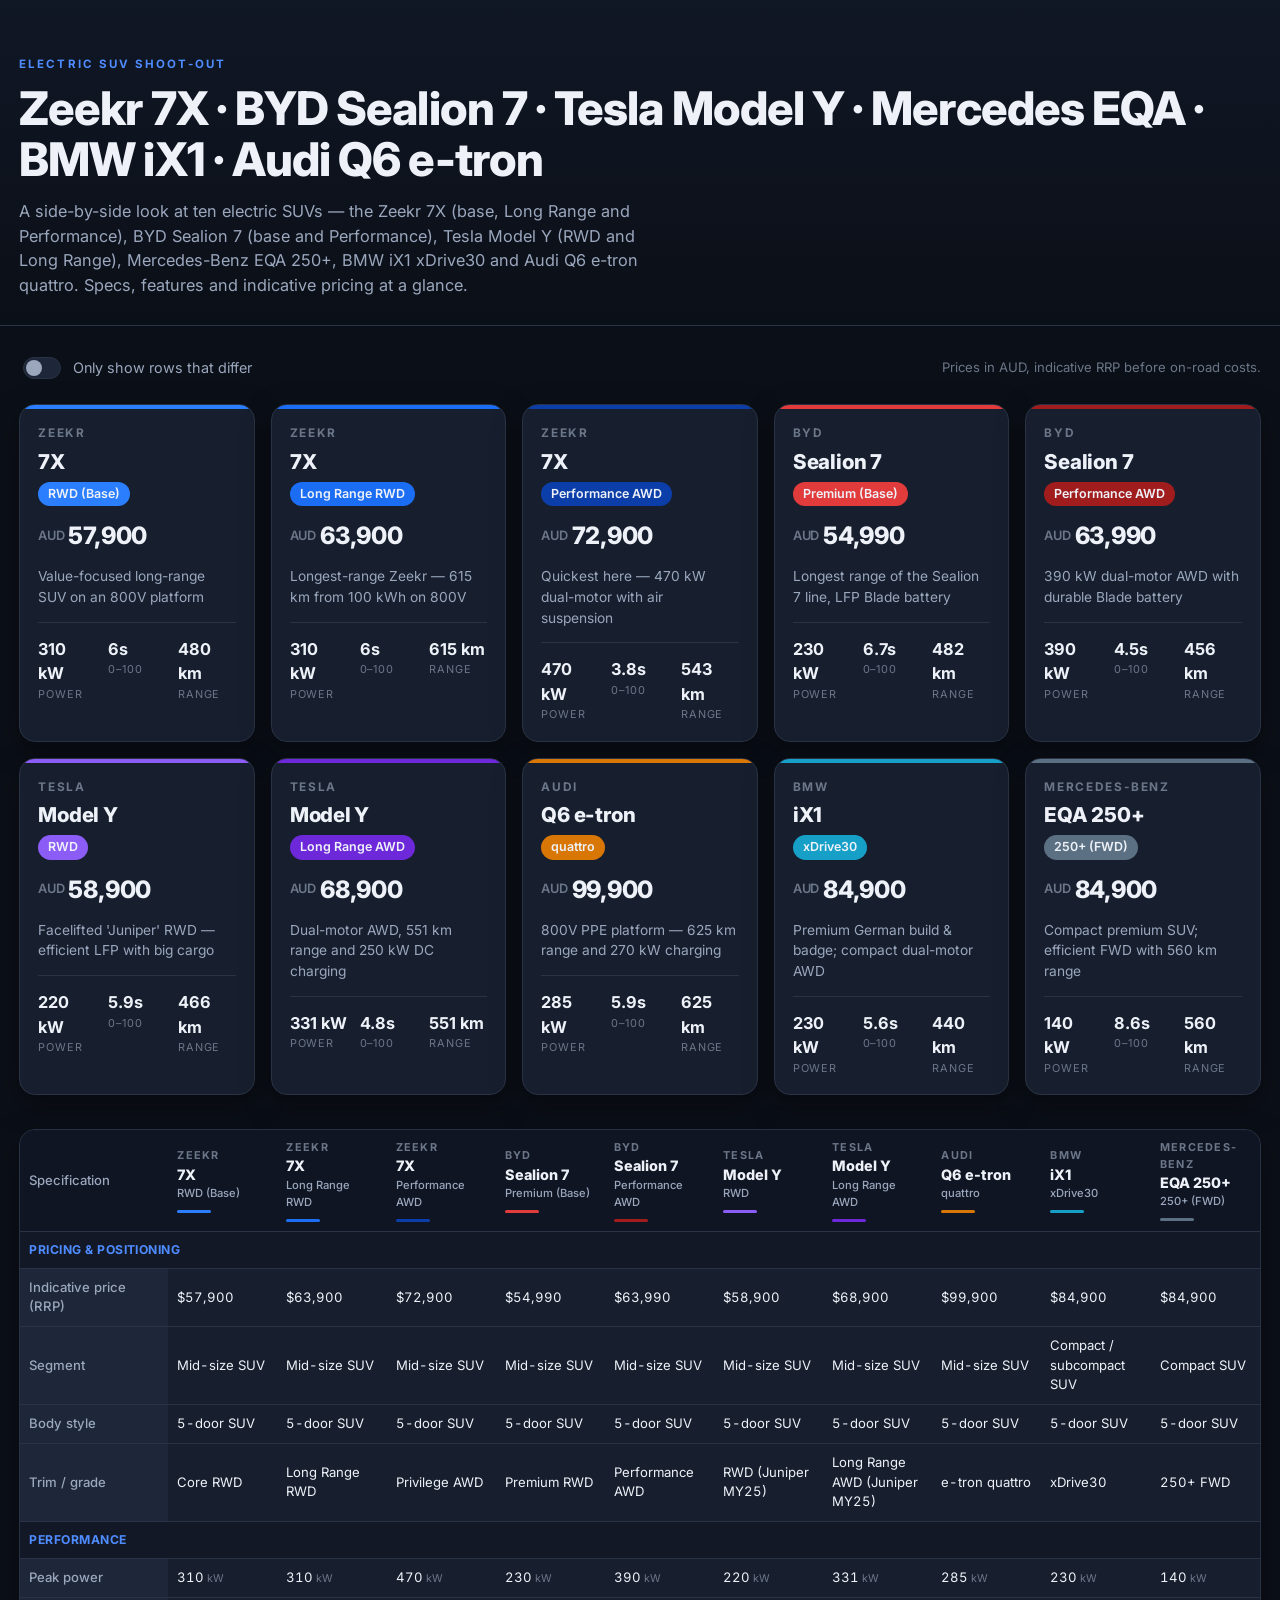
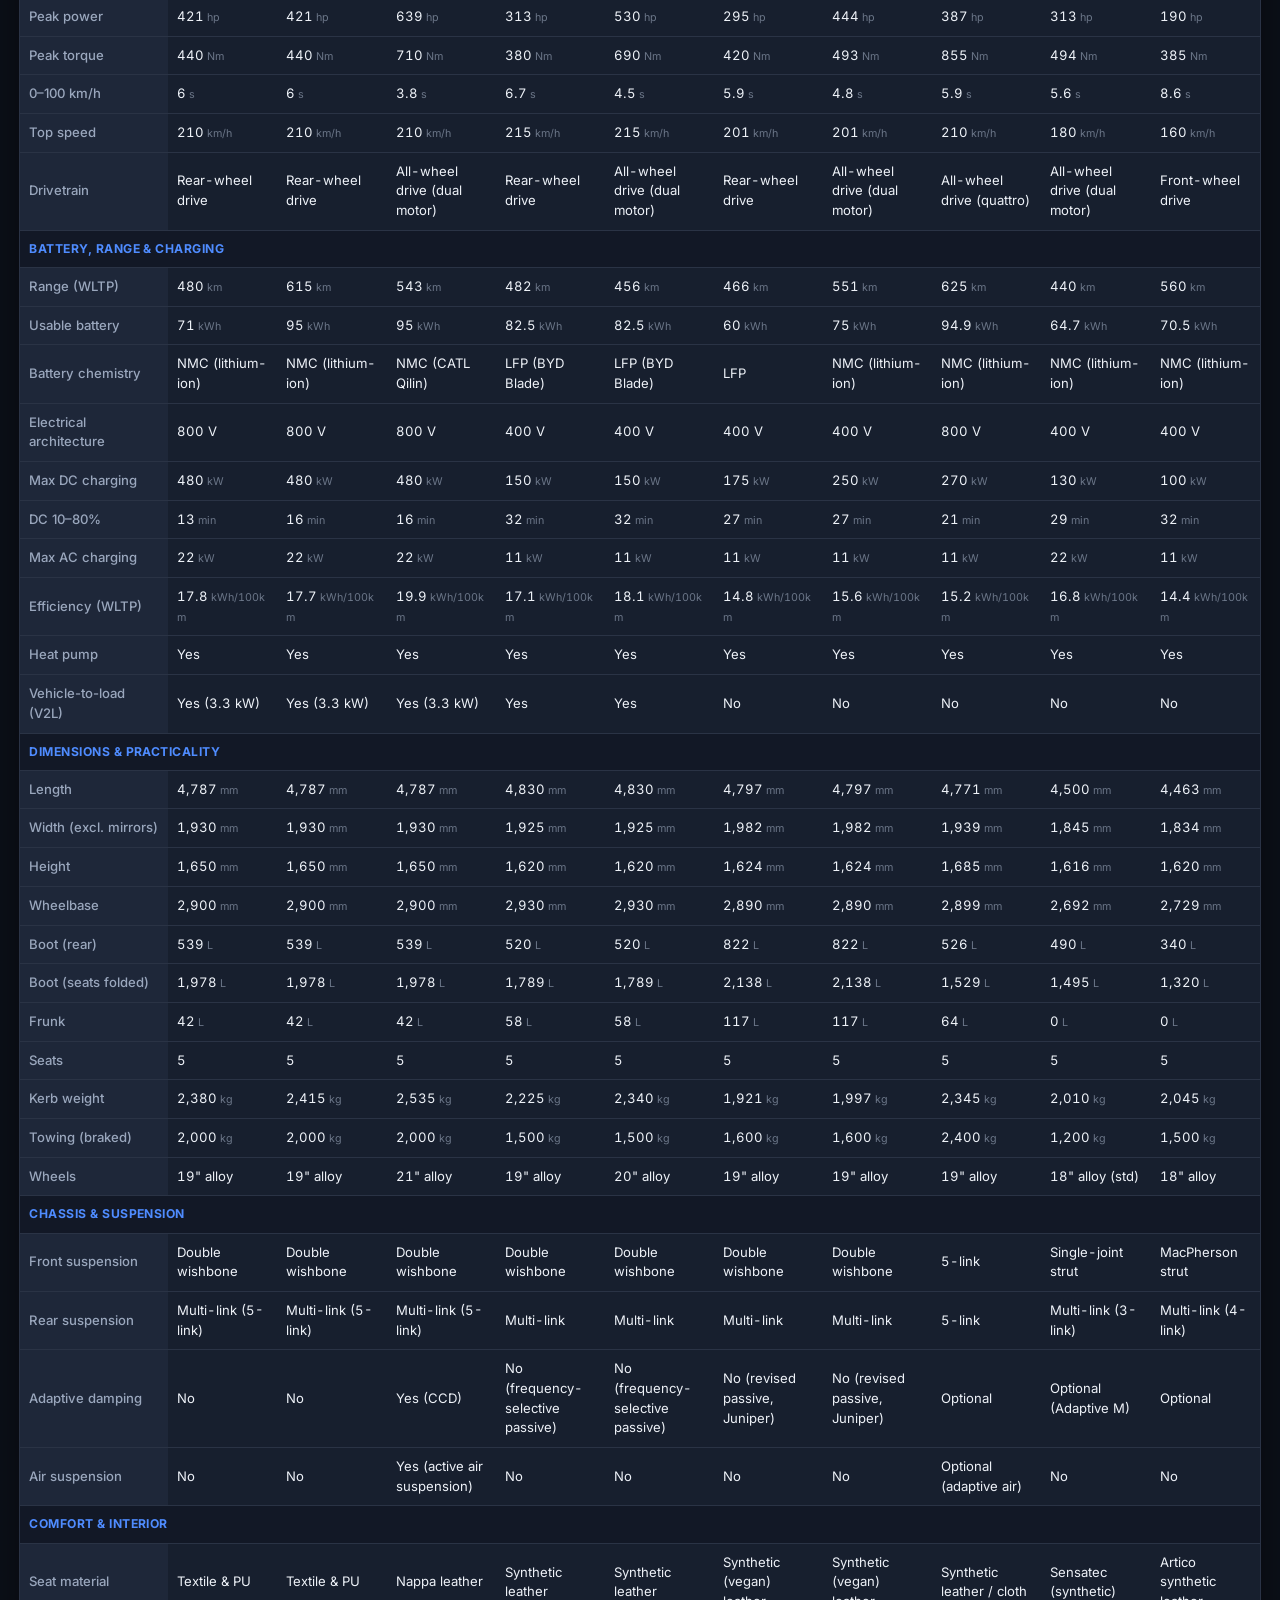
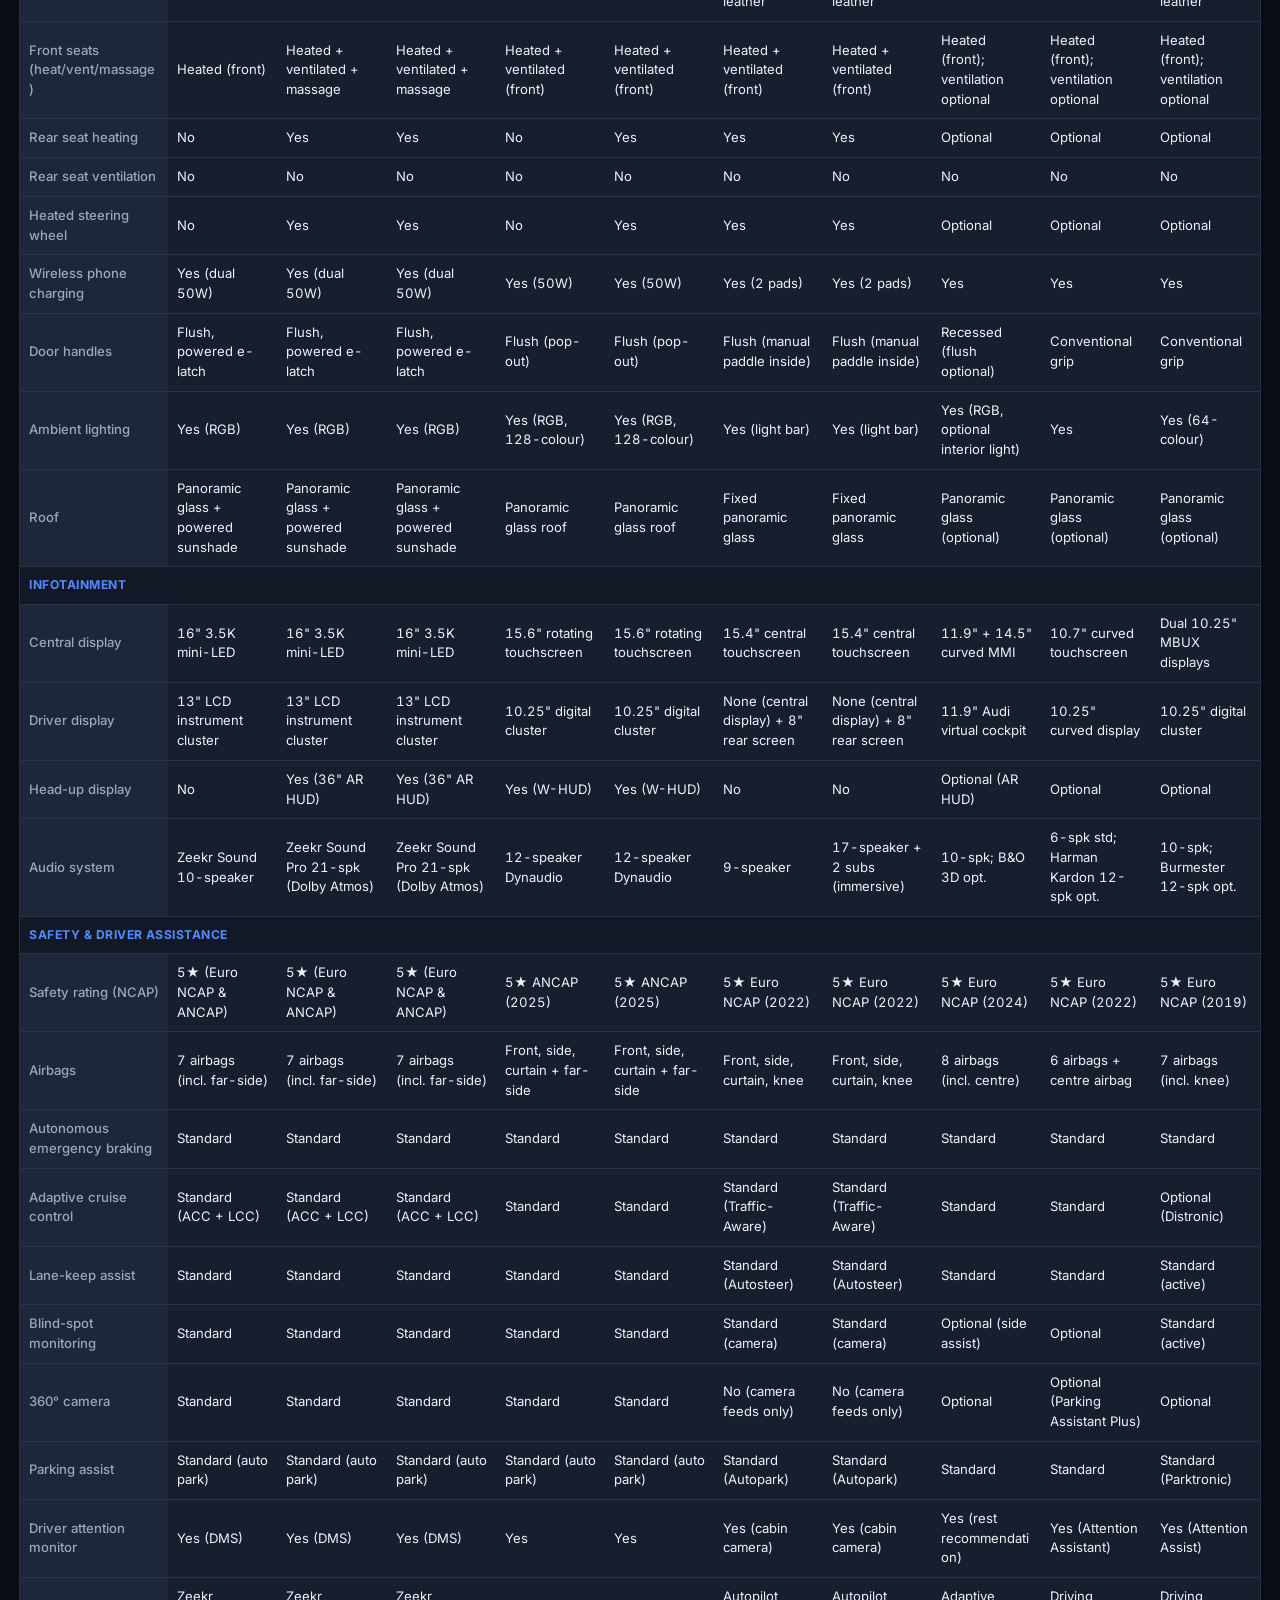
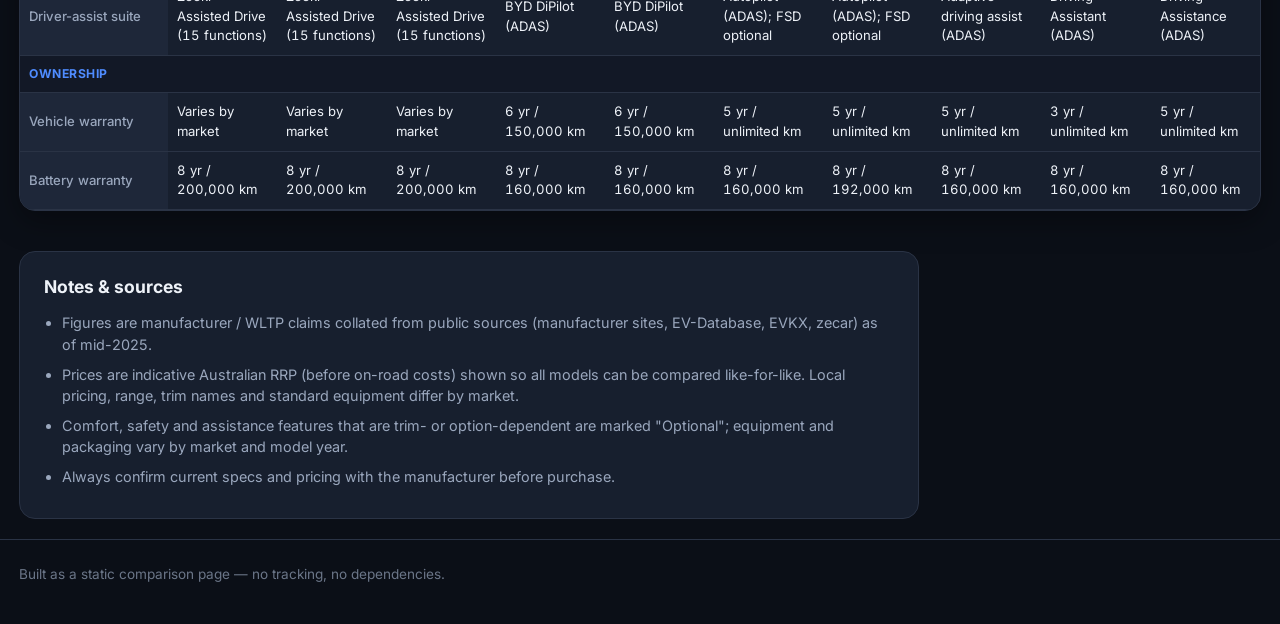
==== commit 257b4732: "Remove best-value color highlighting and its toggle Co-authored-by: add0908 <add0908@users.noreply.g" ====
--- a/ev-comparison.html
+++ b/ev-comparison.html
@@ -372,14 +372,6 @@
   margin-left: 3px;
 }
 
-/* winner highlight (toggled) */
-body.show-diff td.win {
-  background: var(--win-bg);
-  color: var(--win-text);
-  font-weight: 700;
-  box-shadow: inset 3px 0 0 var(--win-border);
-}
-
 /* Notes */
 .notes {
   margin: 40px 0 20px;
@@ -449,10 +441,6 @@
       <section class="controls" aria-label="Comparison controls">
         <div class="control-group">
           <label class="switch">
-            <input type="checkbox" id="toggle-diff" />
-            <span>Highlight best values</span>
-          </label>
-          <label class="switch">
             <input type="checkbox" id="toggle-onlydiff" />
             <span>Only show rows that differ</span>
           </label>
@@ -480,11 +468,6 @@
             Prices are indicative Australian RRP (before on-road costs) shown so
             all models can be compared like-for-like. Local pricing, range,
             trim names and standard equipment differ by market.
-          </li>
-          <li>
-            "Best value" highlighting is a simple per-row heuristic (higher power
-            / range is better, lower price / 0–100 time is better) and is not an
-            overall recommendation.
           </li>
           <li>
             Comfort, safety and assistance features that are trim- or
@@ -1376,19 +1359,6 @@
     return String(value);
   }
 
-  // Determine which vehicles "win" a numeric row for highlighting.
-  function winnersFor(row) {
-    if (!row.better) return new Set();
-    const entries = VEHICLES.map((v) => [v.id, v.specs[row.key]]).filter(
-      ([, val]) => typeof val === "number"
-    );
-    if (entries.length < 2) return new Set();
-    const values = entries.map(([, val]) => val);
-    const target = row.better === "high" ? Math.max(...values) : Math.min(...values);
-    // A frunk/boot of 0 shouldn't "win" a "high" comparison trivially; still fine.
-    return new Set(entries.filter(([, val]) => val === target).map(([id]) => id));
-  }
-
   function rowValuesDiffer(row) {
     const vals = VEHICLES.map((v) => v.specs[row.key]);
     return new Set(vals.map((v) => String(v))).size > 1;
@@ -1462,7 +1432,6 @@
       body.appendChild(groupTr);
 
       visibleRows.forEach((row) => {
-        const winners = winnersFor(row);
         const tr = document.createElement("tr");
         const label = document.createElement("td");
         label.className = "row-label";
@@ -1472,7 +1441,6 @@
         VEHICLES.forEach((v) => {
           const td = document.createElement("td");
           td.className = "val";
-          if (winners.has(v.id)) td.classList.add("win");
           td.innerHTML = formatValue(v.specs[row.key], row);
           tr.appendChild(td);
         });
@@ -1487,11 +1455,6 @@
     renderTableHead();
     renderTableBody();
 
-    const diffToggle = document.getElementById("toggle-diff");
-    diffToggle.addEventListener("change", () => {
-      document.body.classList.toggle("show-diff", diffToggle.checked);
-    });
-
     document
       .getElementById("toggle-onlydiff")
       .addEventListener("change", renderTableBody);
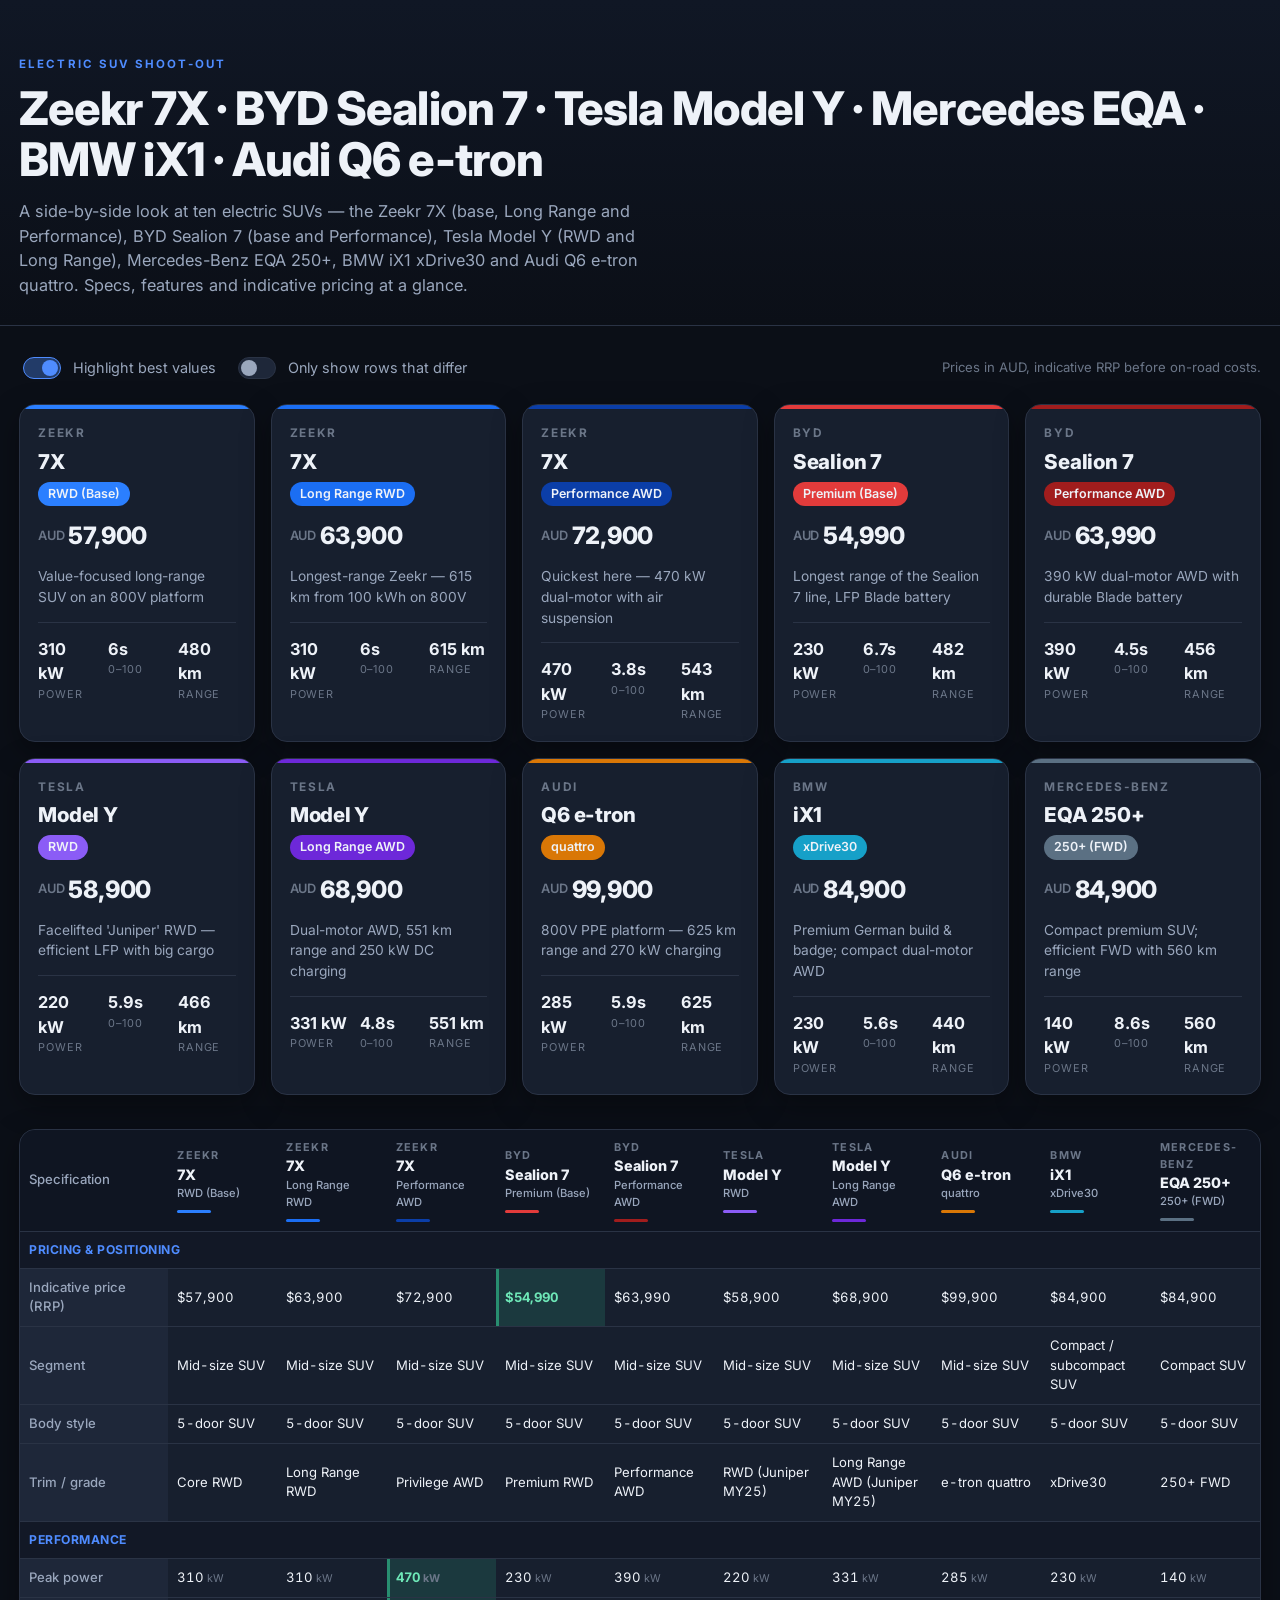
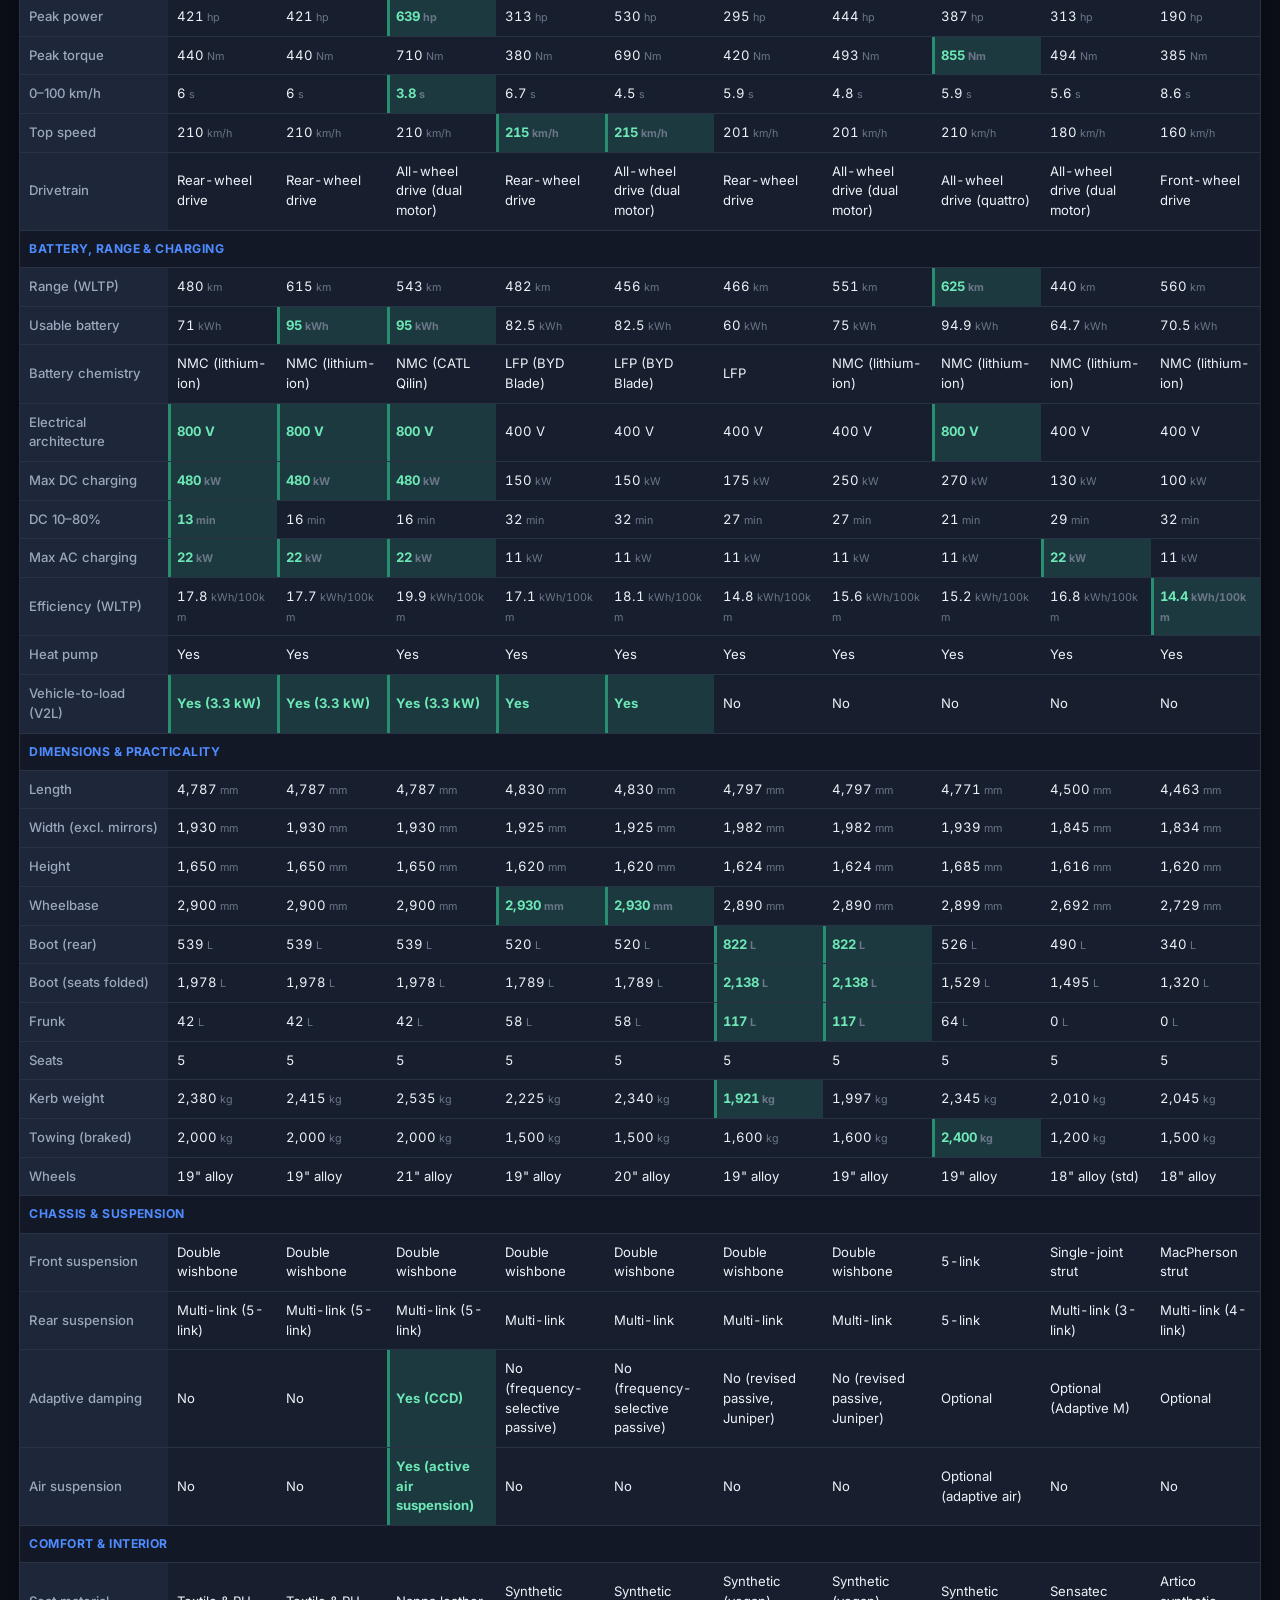
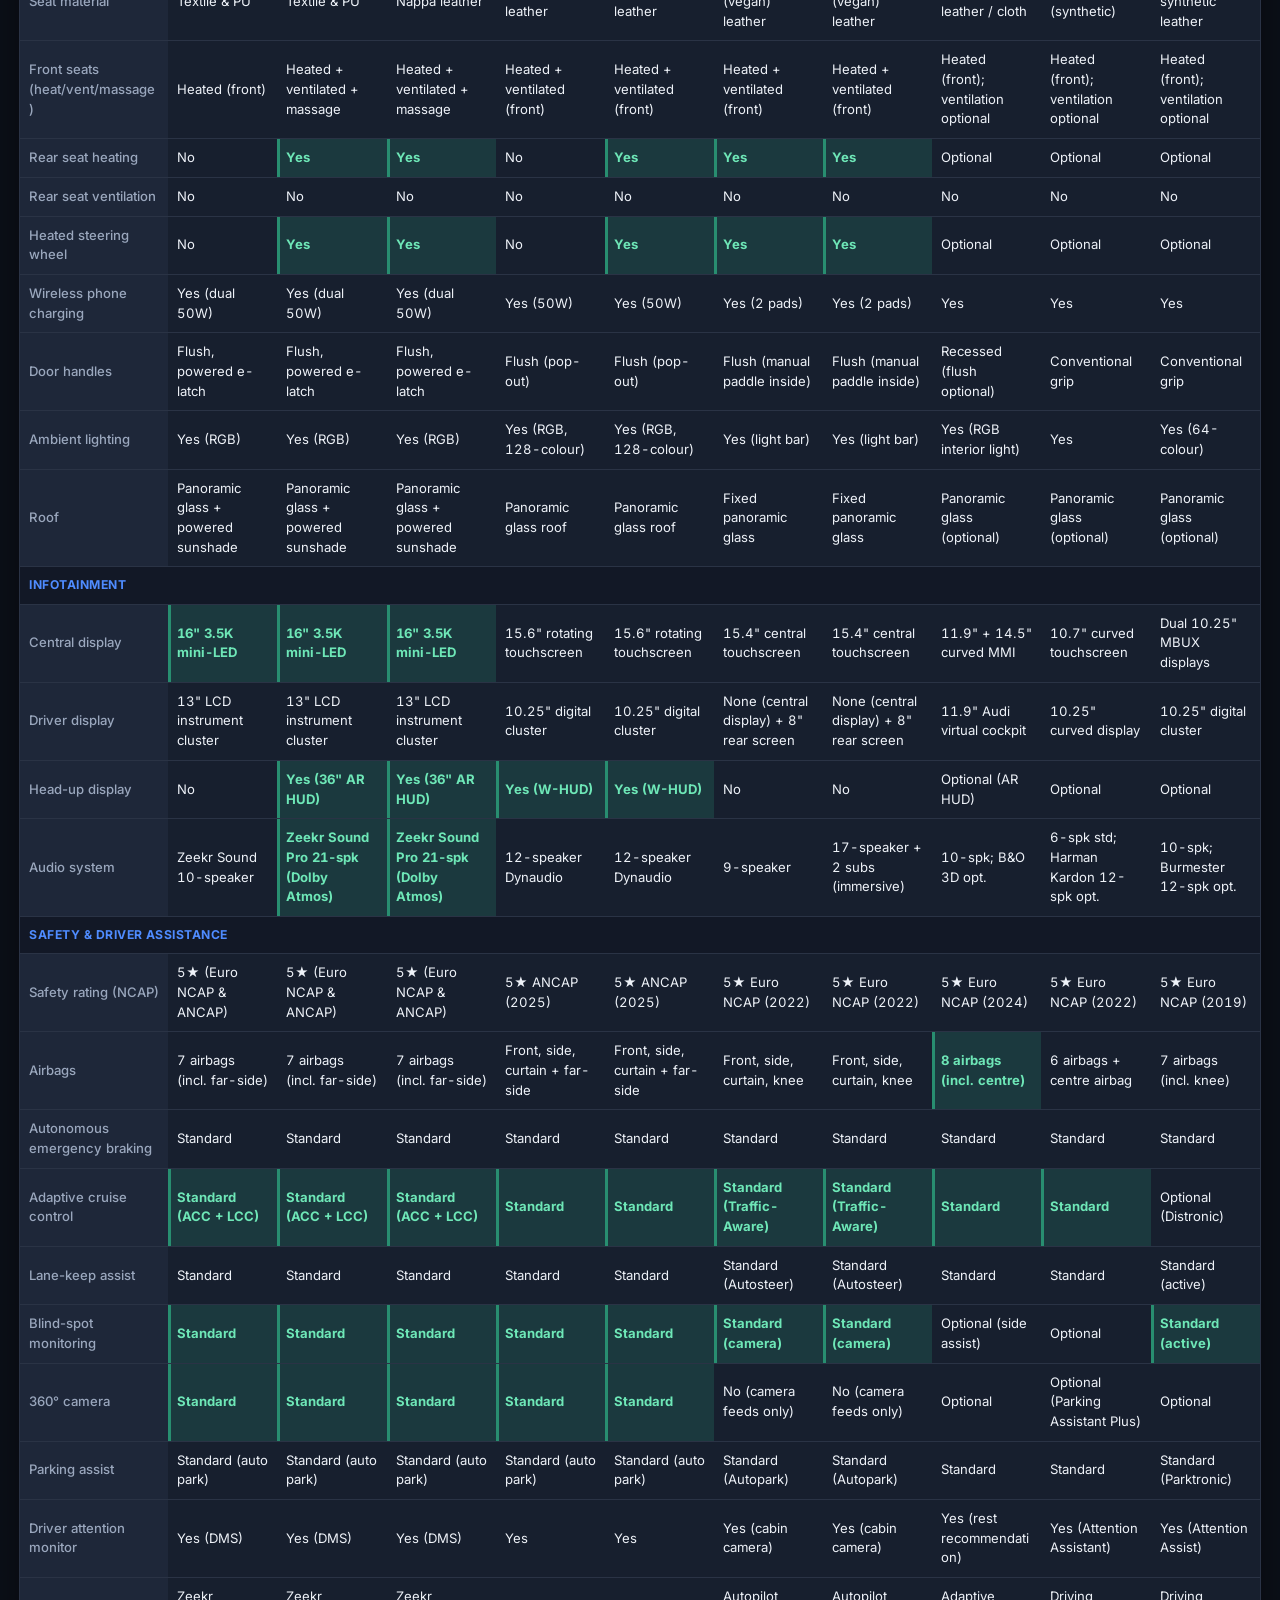
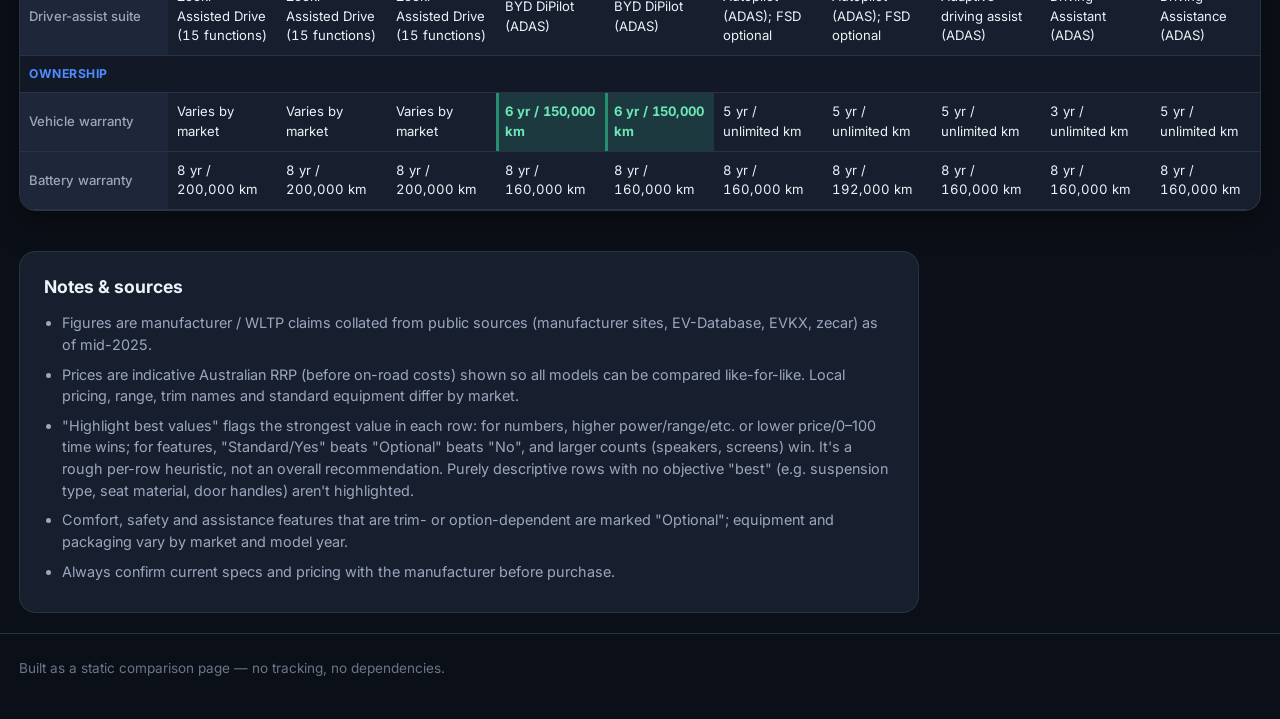
==== commit da3fabed: "Extend best-value highlighting to text specs (features, audio, safety); default on Co-authored-by: a" ====
--- a/ev-comparison.html
+++ b/ev-comparison.html
@@ -372,6 +372,14 @@
   margin-left: 3px;
 }
 
+/* winner highlight (toggled) */
+body.show-diff td.win {
+  background: var(--win-bg);
+  color: var(--win-text);
+  font-weight: 700;
+  box-shadow: inset 3px 0 0 var(--win-border);
+}
+
 /* Notes */
 .notes {
   margin: 40px 0 20px;
@@ -441,6 +449,10 @@
       <section class="controls" aria-label="Comparison controls">
         <div class="control-group">
           <label class="switch">
+            <input type="checkbox" id="toggle-diff" checked />
+            <span>Highlight best values</span>
+          </label>
+          <label class="switch">
             <input type="checkbox" id="toggle-onlydiff" />
             <span>Only show rows that differ</span>
           </label>
@@ -468,6 +480,15 @@
             Prices are indicative Australian RRP (before on-road costs) shown so
             all models can be compared like-for-like. Local pricing, range,
             trim names and standard equipment differ by market.
+          </li>
+          <li>
+            "Highlight best values" flags the strongest value in each row: for
+            numbers, higher power/range/etc. or lower price/0–100 time wins; for
+            features, "Standard/Yes" beats "Optional" beats "No", and larger
+            counts (speakers, screens) win. It's a rough per-row heuristic, not
+            an overall recommendation. Purely descriptive rows with no objective
+            "best" (e.g. suspension type, seat material, door handles) aren't
+            highlighted.
           </li>
           <li>
             Comfort, safety and assistance features that are trim- or
@@ -530,13 +551,13 @@
       { key: "rangeWltp", label: "Range (WLTP)", unit: "km", better: "high" },
       { key: "batteryUsable", label: "Usable battery", unit: "kWh", better: "high" },
       { key: "batteryType", label: "Battery chemistry", better: null },
-      { key: "architecture", label: "Electrical architecture", better: null },
+      { key: "architecture", label: "Electrical architecture", better: null, hl: "num" },
       { key: "dcMax", label: "Max DC charging", unit: "kW", better: "high" },
       { key: "dcTime", label: "DC 10–80%", unit: "min", better: "low" },
       { key: "acMax", label: "Max AC charging", unit: "kW", better: "high" },
       { key: "efficiency", label: "Efficiency (WLTP)", unit: "kWh/100km", better: "low" },
-      { key: "heatPump", label: "Heat pump", better: null },
-      { key: "v2l", label: "Vehicle-to-load (V2L)", better: null },
+      { key: "heatPump", label: "Heat pump", better: null, hl: "feature" },
+      { key: "v2l", label: "Vehicle-to-load (V2L)", better: null, hl: "feature" },
     ],
   },
   {
@@ -560,8 +581,8 @@
     rows: [
       { key: "suspensionFront", label: "Front suspension", better: null },
       { key: "suspensionRear", label: "Rear suspension", better: null },
-      { key: "adaptiveDamping", label: "Adaptive damping", better: null },
-      { key: "airSuspension", label: "Air suspension", better: null },
+      { key: "adaptiveDamping", label: "Adaptive damping", better: null, hl: "feature" },
+      { key: "airSuspension", label: "Air suspension", better: null, hl: "feature" },
     ],
   },
   {
@@ -569,44 +590,44 @@
     rows: [
       { key: "seatMaterial", label: "Seat material", better: null },
       { key: "seatComfort", label: "Front seats (heat/vent/massage)", better: null },
-      { key: "rearSeatHeat", label: "Rear seat heating", better: null },
-      { key: "rearSeatVent", label: "Rear seat ventilation", better: null },
-      { key: "steeringHeat", label: "Heated steering wheel", better: null },
-      { key: "wirelessCharge", label: "Wireless phone charging", better: null },
+      { key: "rearSeatHeat", label: "Rear seat heating", better: null, hl: "feature" },
+      { key: "rearSeatVent", label: "Rear seat ventilation", better: null, hl: "feature" },
+      { key: "steeringHeat", label: "Heated steering wheel", better: null, hl: "feature" },
+      { key: "wirelessCharge", label: "Wireless phone charging", better: null, hl: "feature" },
       { key: "doorHandles", label: "Door handles", better: null },
-      { key: "ambient", label: "Ambient lighting", better: null },
+      { key: "ambient", label: "Ambient lighting", better: null, hl: "feature" },
       { key: "roof", label: "Roof", better: null },
     ],
   },
   {
     title: "Infotainment",
     rows: [
-      { key: "display", label: "Central display", better: null },
+      { key: "display", label: "Central display", better: null, hl: "num" },
       { key: "cluster", label: "Driver display", better: null },
-      { key: "headUp", label: "Head-up display", better: null },
-      { key: "audio", label: "Audio system", better: null },
+      { key: "headUp", label: "Head-up display", better: null, hl: "feature" },
+      { key: "audio", label: "Audio system", better: null, hl: "num" },
     ],
   },
   {
     title: "Safety & Driver Assistance",
     rows: [
-      { key: "ncap", label: "Safety rating (NCAP)", better: null },
-      { key: "airbags", label: "Airbags", better: null },
-      { key: "aeb", label: "Autonomous emergency braking", better: null },
-      { key: "adaptiveCruise", label: "Adaptive cruise control", better: null },
-      { key: "laneKeep", label: "Lane-keep assist", better: null },
-      { key: "blindSpot", label: "Blind-spot monitoring", better: null },
-      { key: "camera360", label: "360° camera", better: null },
-      { key: "parkAssist", label: "Parking assist", better: null },
-      { key: "driverMonitor", label: "Driver attention monitor", better: null },
+      { key: "ncap", label: "Safety rating (NCAP)", better: null, hl: "num" },
+      { key: "airbags", label: "Airbags", better: null, hl: "num" },
+      { key: "aeb", label: "Autonomous emergency braking", better: null, hl: "feature" },
+      { key: "adaptiveCruise", label: "Adaptive cruise control", better: null, hl: "feature" },
+      { key: "laneKeep", label: "Lane-keep assist", better: null, hl: "feature" },
+      { key: "blindSpot", label: "Blind-spot monitoring", better: null, hl: "feature" },
+      { key: "camera360", label: "360° camera", better: null, hl: "feature" },
+      { key: "parkAssist", label: "Parking assist", better: null, hl: "feature" },
+      { key: "driverMonitor", label: "Driver attention monitor", better: null, hl: "feature" },
       { key: "adas", label: "Driver-assist suite", better: null },
     ],
   },
   {
     title: "Ownership",
     rows: [
-      { key: "warranty", label: "Vehicle warranty", better: null },
-      { key: "batteryWarranty", label: "Battery warranty", better: null },
+      { key: "warranty", label: "Vehicle warranty", better: null, hl: "num" },
+      { key: "batteryWarranty", label: "Battery warranty", better: null, hl: "num" },
     ],
   },
 ];
@@ -1292,7 +1313,7 @@
       steeringHeat: "Optional",
       wirelessCharge: "Yes",
       doorHandles: "Recessed (flush optional)",
-      ambient: "Yes (RGB, optional interior light)",
+      ambient: "Yes (RGB interior light)",
       roof: "Panoramic glass (optional)",
       display: '11.9" + 14.5" curved MMI',
       cluster: '11.9" Audi virtual cockpit',
@@ -1357,6 +1378,52 @@
       return row.unit ? `${num}<span class="unit">${row.unit}</span>` : num;
     }
     return String(value);
+  }
+
+  // Rank a Yes / Standard / Optional / No style value (higher = better).
+  function featureTier(value) {
+    const s = String(value).toLowerCase();
+    if (/\b(no|none)\b/.test(s) || s === "—" || s === "-") return 0;
+    if (/\boptional\b/.test(s)) return 1;
+    if (/\b(yes|standard|included|full)\b/.test(s)) return 2;
+    return null;
+  }
+
+  // Pull the first number out of a string (e.g. "17-speaker" -> 17).
+  function firstNumber(value) {
+    const m = String(value).match(/\d[\d,.]*/);
+    return m ? parseFloat(m[0].replace(/,/g, "")) : null;
+  }
+
+  // Determine which vehicles "win" a row (numeric, feature, or quantity text).
+  function winnersFor(row) {
+    const present = VEHICLES.map((v) => [v.id, v.specs[row.key]]).filter(
+      ([, val]) => val !== null && val !== undefined && val !== ""
+    );
+
+    let scored;
+    if (row.better === "high" || row.better === "low") {
+      scored = present
+        .filter(([, val]) => typeof val === "number")
+        .map(([id, val]) => [id, row.better === "low" ? -val : val]);
+    } else if (row.hl === "feature") {
+      scored = present
+        .map(([id, val]) => [id, featureTier(val)])
+        .filter(([, s]) => s !== null);
+    } else if (row.hl === "num") {
+      scored = present
+        .map(([id, val]) => [id, firstNumber(val)])
+        .filter(([, s]) => s !== null);
+    } else {
+      return new Set();
+    }
+
+    if (scored.length < 2) return new Set();
+    const values = scored.map(([, s]) => s);
+    const max = Math.max(...values);
+    const min = Math.min(...values);
+    if (max === min) return new Set(); // no meaningful winner
+    return new Set(scored.filter(([, s]) => s === max).map(([id]) => id));
   }
 
   function rowValuesDiffer(row) {
@@ -1432,6 +1499,7 @@
       body.appendChild(groupTr);
 
       visibleRows.forEach((row) => {
+        const winners = winnersFor(row);
         const tr = document.createElement("tr");
         const label = document.createElement("td");
         label.className = "row-label";
@@ -1441,6 +1509,7 @@
         VEHICLES.forEach((v) => {
           const td = document.createElement("td");
           td.className = "val";
+          if (winners.has(v.id)) td.classList.add("win");
           td.innerHTML = formatValue(v.specs[row.key], row);
           tr.appendChild(td);
         });
@@ -1455,6 +1524,12 @@
     renderTableHead();
     renderTableBody();
 
+    const diffToggle = document.getElementById("toggle-diff");
+    const applyHighlight = () =>
+      document.body.classList.toggle("show-diff", diffToggle.checked);
+    diffToggle.addEventListener("change", applyHighlight);
+    applyHighlight(); // honour the default (checked) state on load
+
     document
       .getElementById("toggle-onlydiff")
       .addEventListener("change", renderTableBody);
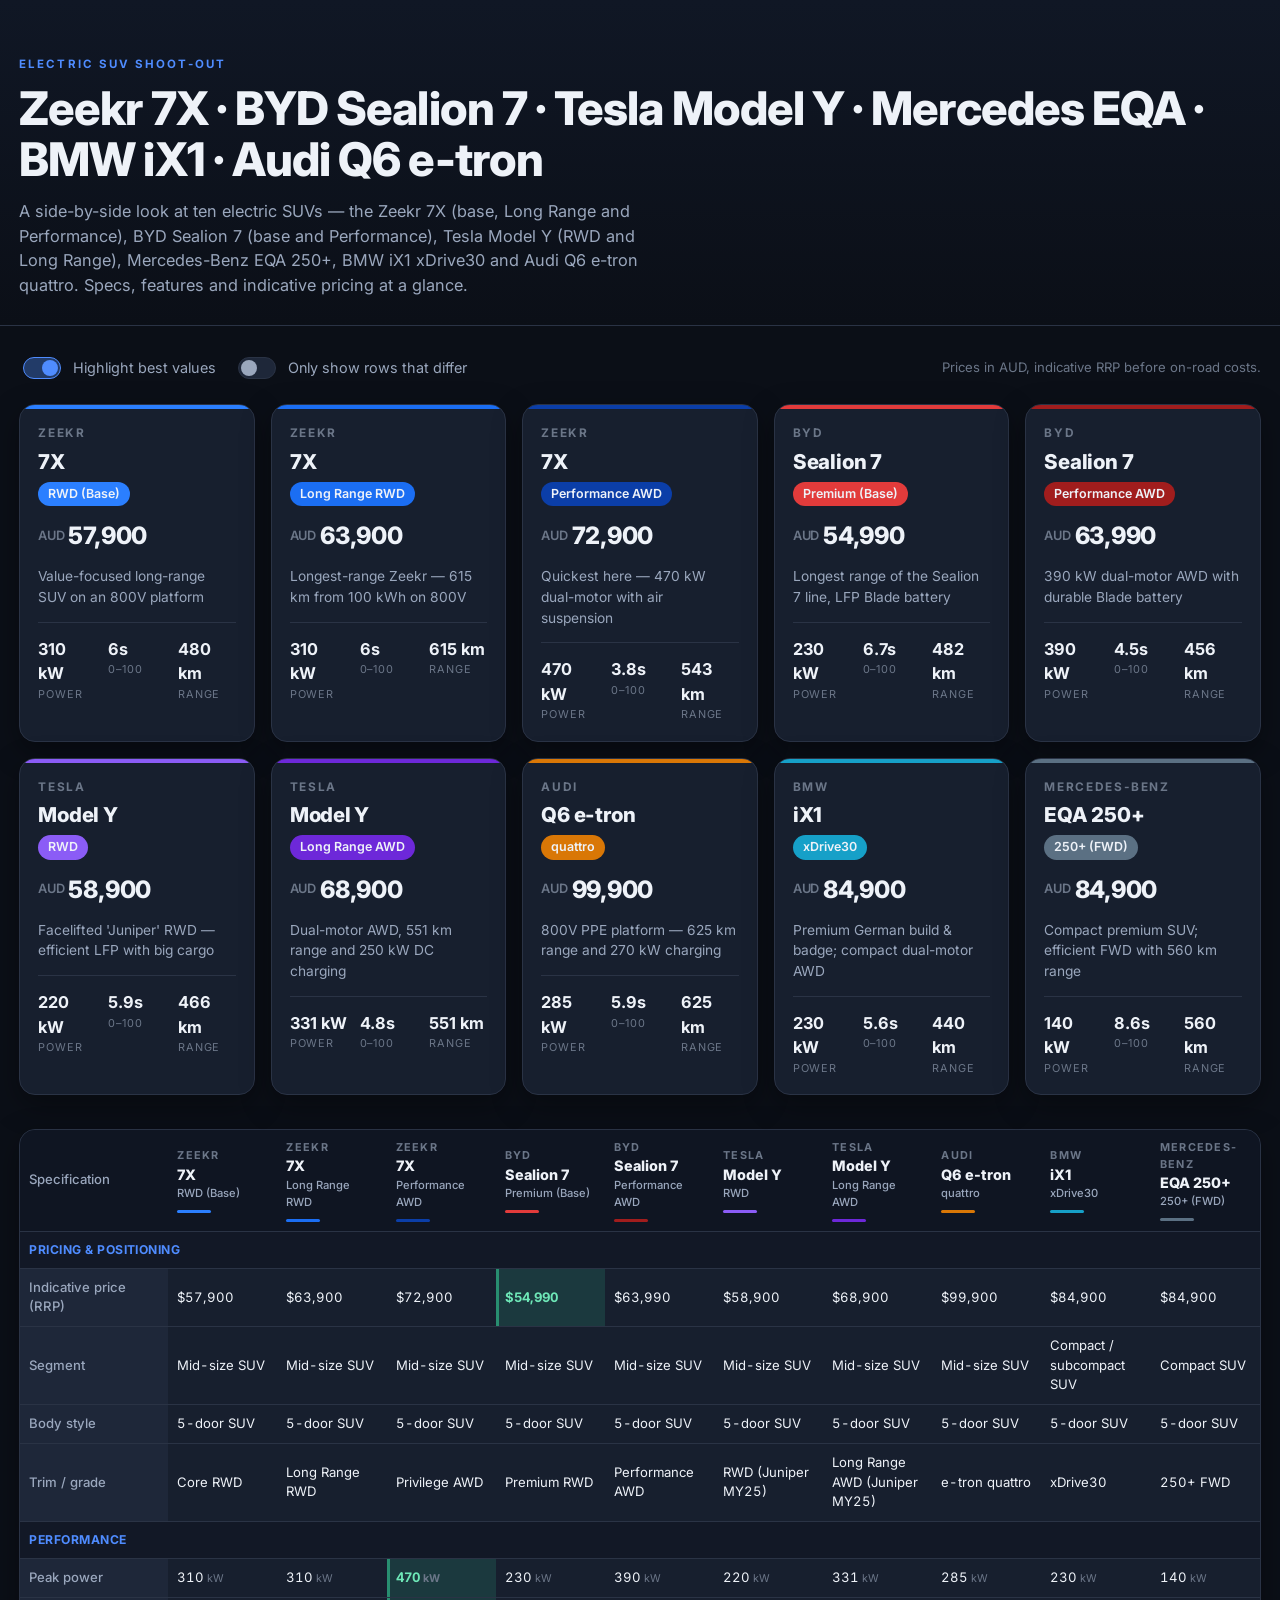
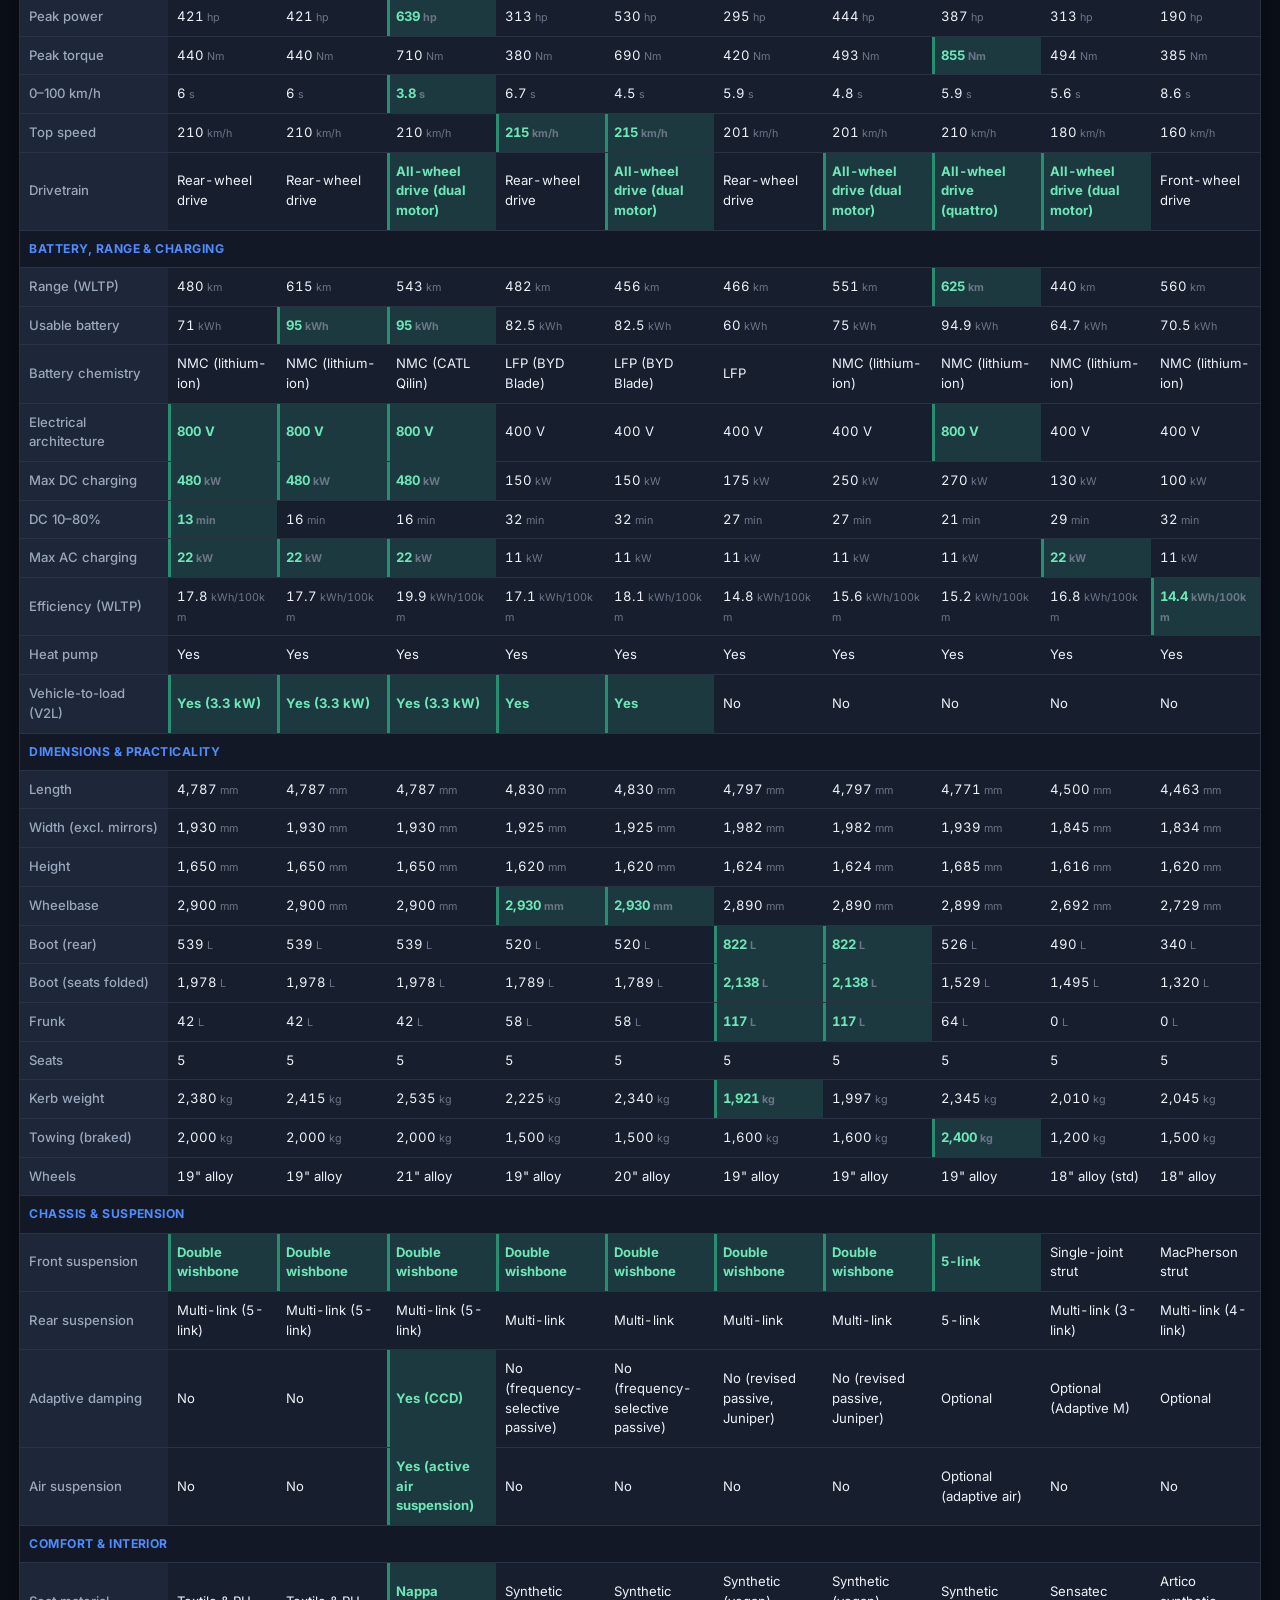
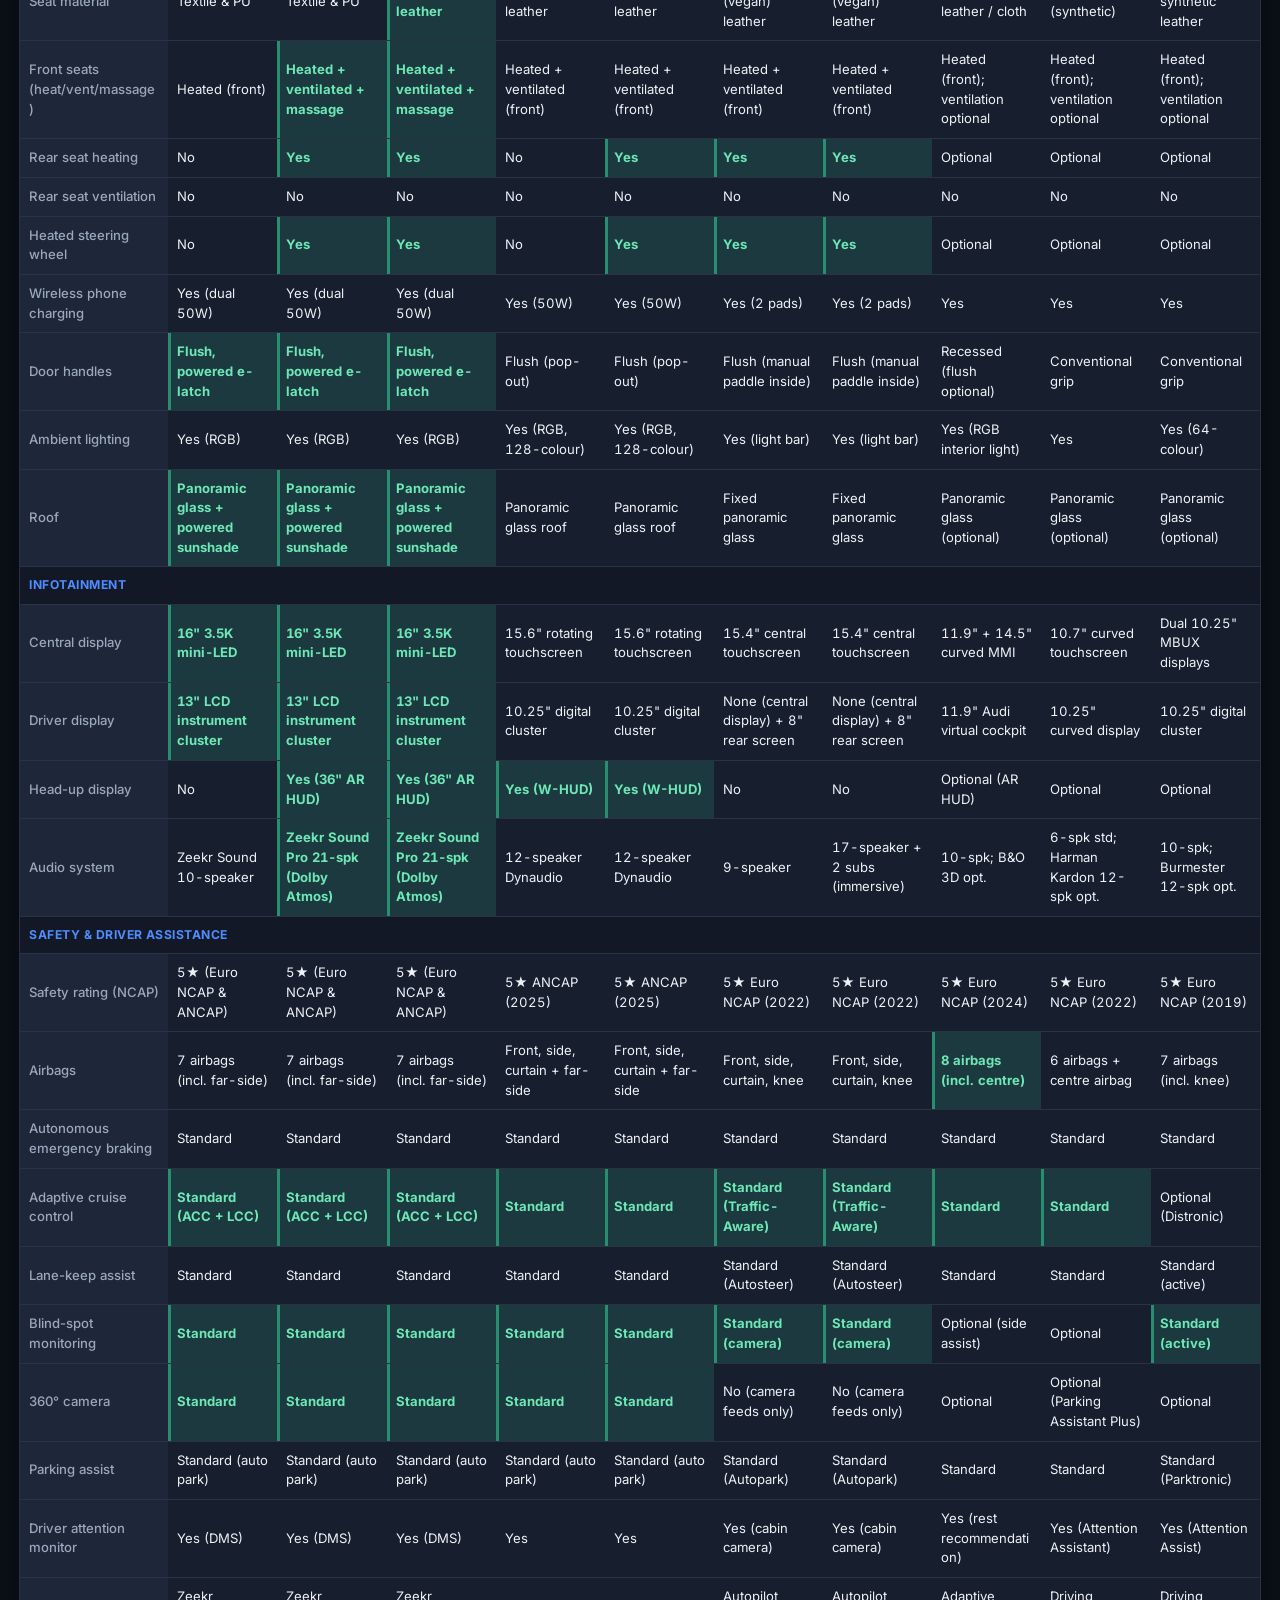
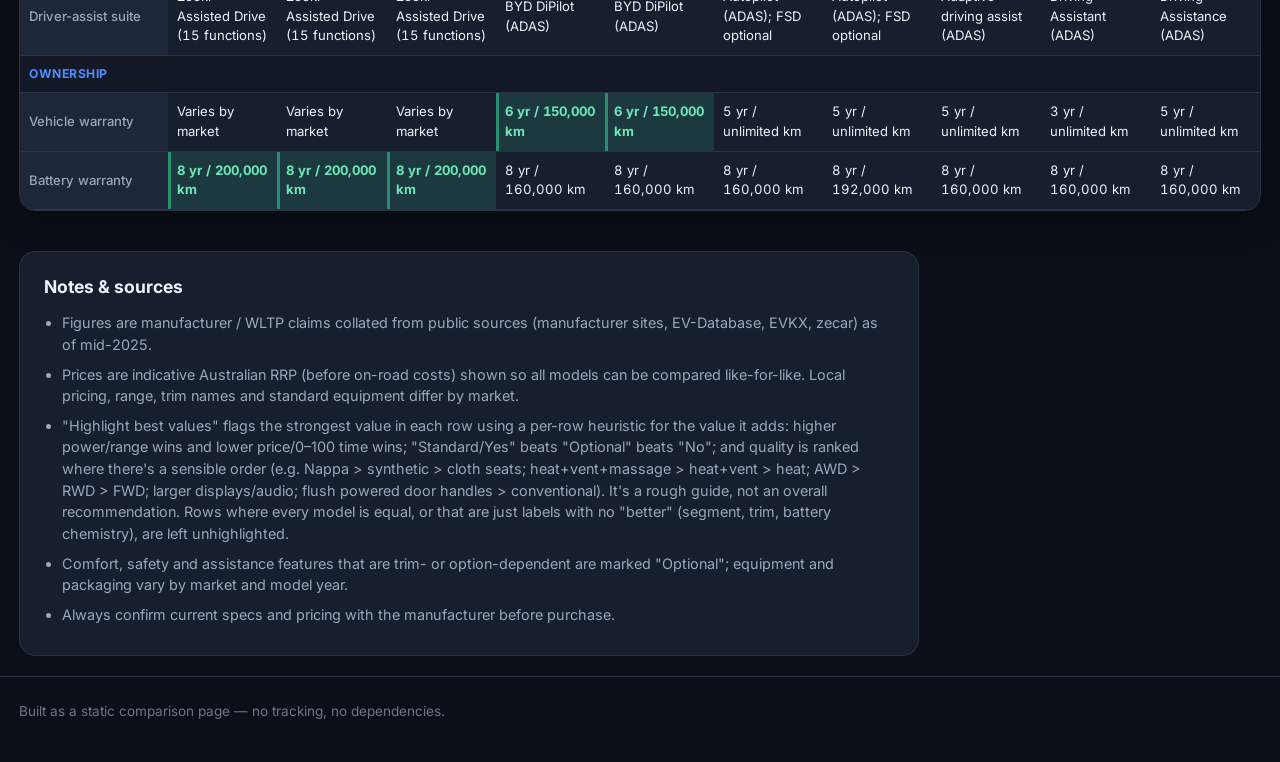
==== commit 43878615: "Rank quality-based text specs (seat material, seat comfort, driver display, door handles, roof, driv" ====
--- a/ev-comparison.html
+++ b/ev-comparison.html
@@ -482,13 +482,16 @@
             trim names and standard equipment differ by market.
           </li>
           <li>
-            "Highlight best values" flags the strongest value in each row: for
-            numbers, higher power/range/etc. or lower price/0–100 time wins; for
-            features, "Standard/Yes" beats "Optional" beats "No", and larger
-            counts (speakers, screens) win. It's a rough per-row heuristic, not
-            an overall recommendation. Purely descriptive rows with no objective
-            "best" (e.g. suspension type, seat material, door handles) aren't
-            highlighted.
+            "Highlight best values" flags the strongest value in each row using
+            a per-row heuristic for the value it adds: higher power/range wins
+            and lower price/0–100 time wins; "Standard/Yes" beats "Optional"
+            beats "No"; and quality is ranked where there's a sensible order
+            (e.g. Nappa &gt; synthetic &gt; cloth seats; heat+vent+massage &gt;
+            heat+vent &gt; heat; AWD &gt; RWD &gt; FWD; larger displays/audio;
+            flush powered door handles &gt; conventional). It's a rough guide,
+            not an overall recommendation. Rows where every model is equal, or
+            that are just labels with no "better" (segment, trim, battery
+            chemistry), are left unhighlighted.
           </li>
           <li>
             Comfort, safety and assistance features that are trim- or
@@ -542,7 +545,7 @@
       { key: "torque", label: "Peak torque", unit: "Nm", better: "high" },
       { key: "accel", label: "0–100 km/h", unit: "s", better: "low" },
       { key: "topSpeed", label: "Top speed", unit: "km/h", better: "high" },
-      { key: "drive", label: "Drivetrain", better: null },
+      { key: "drive", label: "Drivetrain", better: null, hl: "drive" },
     ],
   },
   {
@@ -579,8 +582,8 @@
   {
     title: "Chassis & Suspension",
     rows: [
-      { key: "suspensionFront", label: "Front suspension", better: null },
-      { key: "suspensionRear", label: "Rear suspension", better: null },
+      { key: "suspensionFront", label: "Front suspension", better: null, hl: "suspension" },
+      { key: "suspensionRear", label: "Rear suspension", better: null, hl: "suspension" },
       { key: "adaptiveDamping", label: "Adaptive damping", better: null, hl: "feature" },
       { key: "airSuspension", label: "Air suspension", better: null, hl: "feature" },
     ],
@@ -588,22 +591,22 @@
   {
     title: "Comfort & Interior",
     rows: [
-      { key: "seatMaterial", label: "Seat material", better: null },
-      { key: "seatComfort", label: "Front seats (heat/vent/massage)", better: null },
+      { key: "seatMaterial", label: "Seat material", better: null, hl: "material" },
+      { key: "seatComfort", label: "Front seats (heat/vent/massage)", better: null, hl: "comfort" },
       { key: "rearSeatHeat", label: "Rear seat heating", better: null, hl: "feature" },
       { key: "rearSeatVent", label: "Rear seat ventilation", better: null, hl: "feature" },
       { key: "steeringHeat", label: "Heated steering wheel", better: null, hl: "feature" },
       { key: "wirelessCharge", label: "Wireless phone charging", better: null, hl: "feature" },
-      { key: "doorHandles", label: "Door handles", better: null },
+      { key: "doorHandles", label: "Door handles", better: null, hl: "handles" },
       { key: "ambient", label: "Ambient lighting", better: null, hl: "feature" },
-      { key: "roof", label: "Roof", better: null },
+      { key: "roof", label: "Roof", better: null, hl: "roof" },
     ],
   },
   {
     title: "Infotainment",
     rows: [
       { key: "display", label: "Central display", better: null, hl: "num" },
-      { key: "cluster", label: "Driver display", better: null },
+      { key: "cluster", label: "Driver display", better: null, hl: "num" },
       { key: "headUp", label: "Head-up display", better: null, hl: "feature" },
       { key: "audio", label: "Audio system", better: null, hl: "num" },
     ],
@@ -627,7 +630,7 @@
     title: "Ownership",
     rows: [
       { key: "warranty", label: "Vehicle warranty", better: null, hl: "num" },
-      { key: "batteryWarranty", label: "Battery warranty", better: null, hl: "num" },
+      { key: "batteryWarranty", label: "Battery warranty", better: null, hl: "maxnum" },
     ],
   },
 ];
@@ -1389,35 +1392,79 @@
     return null;
   }
 
-  // Pull the first number out of a string (e.g. "17-speaker" -> 17).
+  // Pull the first / largest number out of a string ("17-speaker" -> 17).
   function firstNumber(value) {
     const m = String(value).match(/\d[\d,.]*/);
     return m ? parseFloat(m[0].replace(/,/g, "")) : null;
   }
-
-  // Determine which vehicles "win" a row (numeric, feature, or quantity text).
+  function maxNumber(value) {
+    const m = String(value).match(/\d[\d,.]*/g);
+    if (!m) return null;
+    return Math.max(...m.map((x) => parseFloat(x.replace(/,/g, ""))));
+  }
+
+  // Score a value for "best" highlighting. Higher is better; null = unrankable
+  // (so it won't be highlighted). Ordering reflects the value to the user.
+  function scoreValue(row, value) {
+    if (value === null || value === undefined || value === "") return null;
+
+    if (row.better === "high" || row.better === "low") {
+      if (typeof value !== "number") return null;
+      return row.better === "low" ? -value : value;
+    }
+
+    const s = String(value).toLowerCase();
+    switch (row.hl) {
+      case "feature":
+        return featureTier(value);
+      case "num":
+        return firstNumber(value);
+      case "maxnum":
+        return maxNumber(value);
+      case "material": // Nappa > genuine leather > synthetic > cloth
+        if (/nappa/.test(s)) return 4;
+        if (/textile|cloth|fabric/.test(s)) return 1;
+        if (/synthetic|vegan|artico|sensatec|leatherette|\bpu\b/.test(s)) return 2;
+        if (/leather/.test(s)) return 3;
+        return null;
+      case "comfort": {
+        // More of heat / ventilation / massage is better; optional counts less.
+        let sc = 0;
+        if (/heat/.test(s)) sc += 1;
+        if (/ventilat/.test(s)) sc += 1;
+        if (/massage/.test(s)) sc += 1;
+        if (/optional/.test(s)) sc -= 0.5;
+        return sc > 0 ? sc : null;
+      }
+      case "handles": // powered/flush-auto > flush > conventional
+        if (/powered|e-latch|auto/.test(s)) return 3;
+        if (/conventional|recessed/.test(s)) return 1;
+        if (/flush|pop.?out/.test(s)) return 2;
+        return null;
+      case "roof": // panoramic + sunshade > panoramic > optional
+        if (/optional/.test(s)) return 1;
+        if (/sunshade/.test(s)) return 3;
+        if (/panoramic|glass/.test(s)) return 2;
+        return 0;
+      case "suspension": // multilink / wishbone > strut / torsion
+        if (/wishbone|multi.?link|\d-?link|five-?link/.test(s)) return 3;
+        if (/macpherson|strut|single.?joint|torsion/.test(s)) return 1;
+        return null;
+      case "drive": // AWD > RWD > FWD
+        if (/awd|all.?wheel|quattro|4matic|xdrive/.test(s)) return 3;
+        if (/rwd|rear/.test(s)) return 2;
+        if (/fwd|front/.test(s)) return 1;
+        return null;
+      default:
+        return null;
+    }
+  }
+
+  // Determine which vehicles "win" a row.
   function winnersFor(row) {
-    const present = VEHICLES.map((v) => [v.id, v.specs[row.key]]).filter(
-      ([, val]) => val !== null && val !== undefined && val !== ""
+    const scored = VEHICLES.map((v) => [v.id, scoreValue(row, v.specs[row.key])]).filter(
+      ([, s]) => s !== null && s !== undefined
     );
-
-    let scored;
-    if (row.better === "high" || row.better === "low") {
-      scored = present
-        .filter(([, val]) => typeof val === "number")
-        .map(([id, val]) => [id, row.better === "low" ? -val : val]);
-    } else if (row.hl === "feature") {
-      scored = present
-        .map(([id, val]) => [id, featureTier(val)])
-        .filter(([, s]) => s !== null);
-    } else if (row.hl === "num") {
-      scored = present
-        .map(([id, val]) => [id, firstNumber(val)])
-        .filter(([, s]) => s !== null);
-    } else {
-      return new Set();
-    }
-
     if (scored.length < 2) return new Set();
     const values = scored.map(([, s]) => s);
     const max = Math.max(...values);
